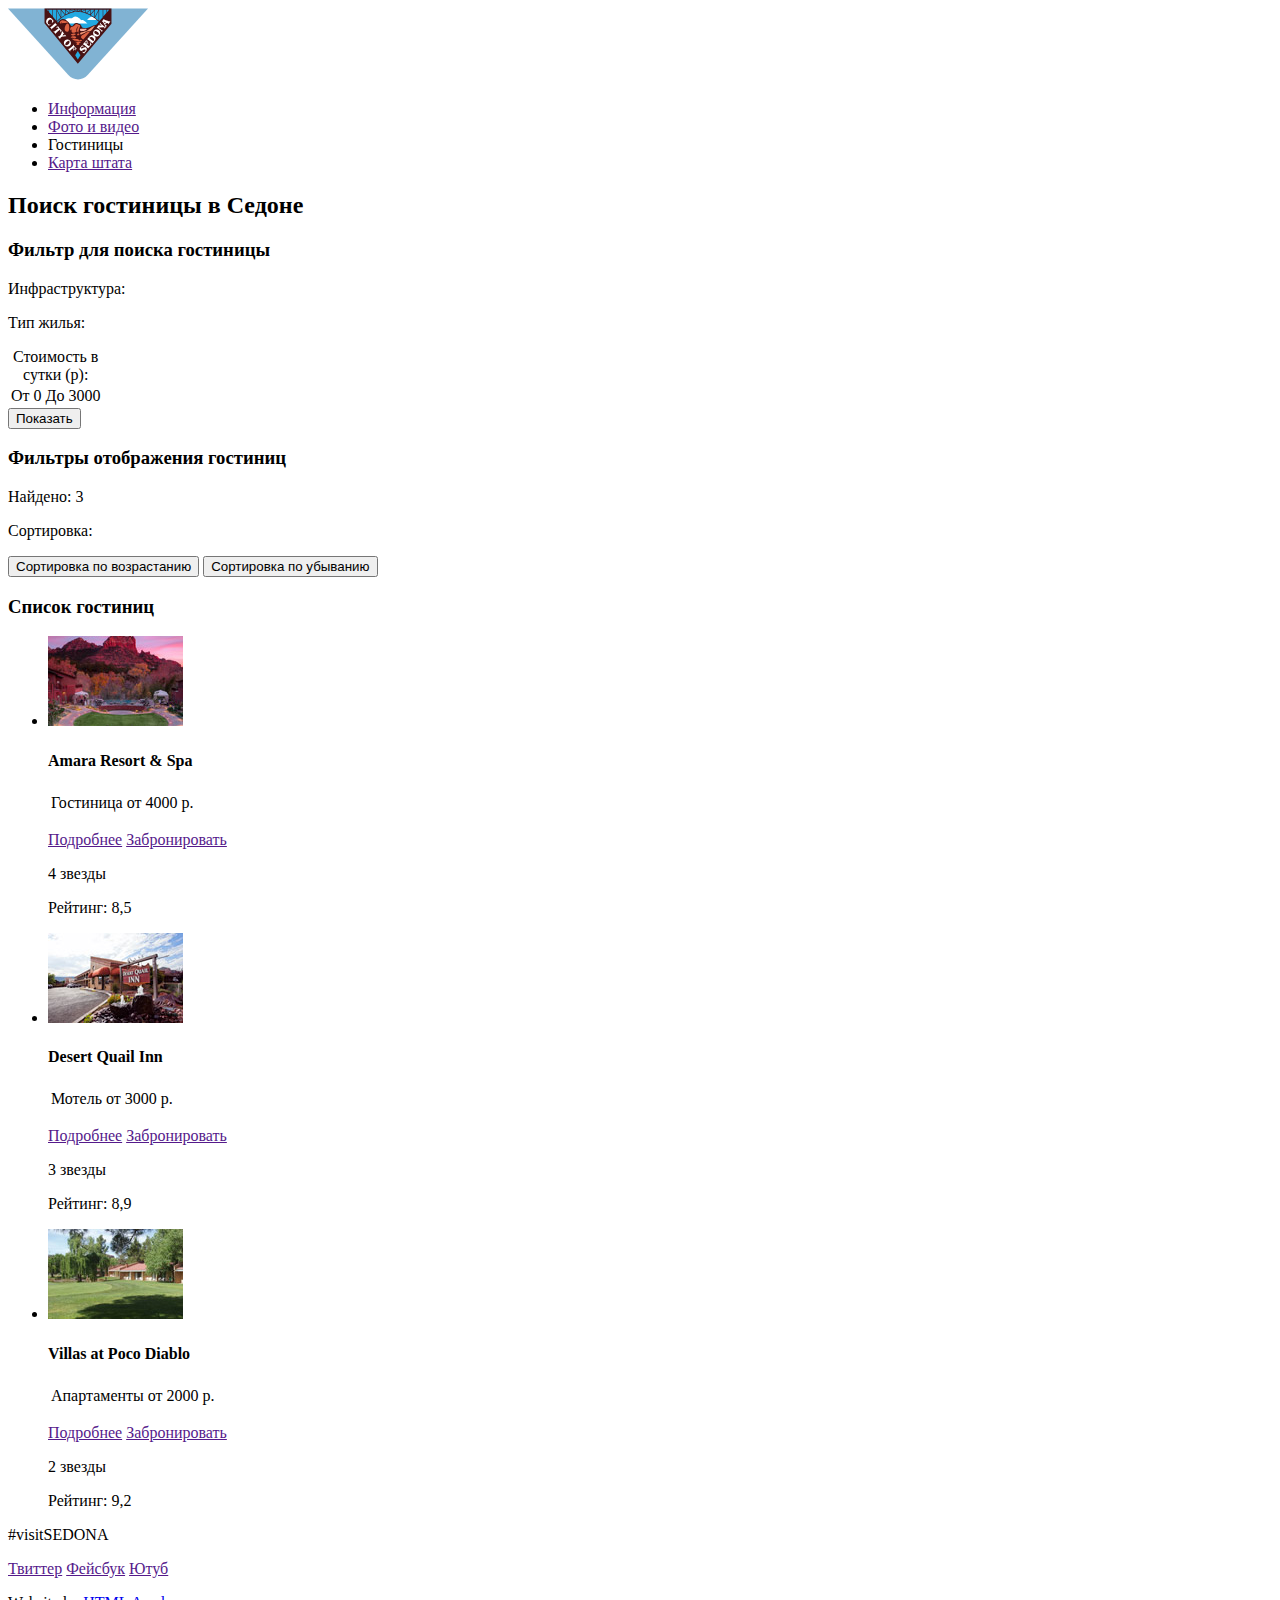
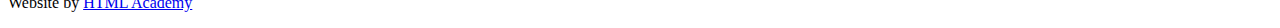
==== hotels.html @ 9e6820b8 "Добавление контентной графики" ====
<!DOCTYPE html>
<html lang="ru">
  <head>
    <meta charset="utf-8">
    <title>HTML Academy: Седона</title>
  </head>
  <body>
    <!--Шапка-->
    <header>
      <a href="index.html">
        <img src="img/logo-sedona.svg" width="140" height="72" alt="Логотип сайта «Седона»">
      </a>

      <nav>
        <ul>
          <li><a href="">Информация</a></li>
          <li><a href="">Фото и видео</a></li>
          <li><a>Гостиницы</a></li>
          <li><a href="">Карта штата</a></li>
        </ul>
      </nav>
    </header>

    <main>
      <h2>Поиск гостиницы в Седоне</h2>

      <!--Фильтр-->
      <section>
        <h3>Фильтр для поиска гостиницы</h3>

        <!--Здесь будет НАЧАЛО формы для фильтра-->
          <div>
            <p>Инфраструктура:</p>
            <ul>
              <!--Группа чекбоксов-->
            </ul>
          </div>
          <div>
            <p>Тип жилья:</p>
            <ul>
              <!--Группа чекбоксов-->
            </ul>
          </div>
          <div>
            <table>
              <caption>Стоимость в сутки (р):</caption>
              <tr>
                <td>От 0</td>
                <td>До 3000</td>
              </tr>
            </table>
            <button type="submit">Показать</button>
          </div>
        <!--Здесь будет КОНЕЦ формы для фильтра-->
      </section>

      <!--Сортировка-->
      <section>
        <h3>Фильтры отображения гостиниц</h3>

        <p>Найдено: 3</p>
        <div>
          <p>Сортировка:</p>
          <ul>
            <!--Группа чекбоксов-->
          </ul>
        </div>
        <div>
          <button type="button">Сортировка по возрастанию</button>
          <button type="button">Сортировка по убыванию</button>
        </div>
      </section>

      <!--Список гостиниц-->
      <section>
        <h3>Список гостиниц</h3>

        <ul>
          <li>
            <img src="img/amara-resort-spa.jpg" width="135" height="90" alt="Фотография гостиницы Amara Resort & Spa">
            <div>
              <h4>Amara Resort & Spa</h4>
              <table>
                <tr>
                  <td>Гостиница</td>
                  <td>от 4000 р.</td>
                </tr>
              </table>
              <p>
                <a href="">Подробнее</a>
                <a href="">Забронировать</a>
              </p>
            </div>
            <div>
              <!--  <img src="img/4-stars.png" width="90" height="17" alt="4 звезды">  -->
              <span>4 звезды</span>
              <p>Рейтинг: 8,5</p>
            </div>
          </li>

          <li>
            <img src="img/desert-quail-inn.jpg" width="135" height="90" alt="Фотография мотеля Desert Quail Inn">
            <div>
              <h4>Desert Quail Inn</h4>
              <table>
                <tr>
                  <td>Мотель</td>
                  <td>от 3000 р.</td>
                </tr>
              </table>
              <p>
                <a href="">Подробнее</a>
                <a href="">Забронировать</a>
              </p>
            </div>
            <div>
              <!--  <img src="img/3-stars.png" width="65" height="17" alt="3 звезды">  -->
              <span>3 звезды</span>
              <p>Рейтинг: 8,9</p>
            </div>
          </li>

          <li>
            <img src="img/villas-at-poco-diablo.jpg" width="135" height="90" alt="Фотография апартаментов Villas at Poco Diablo">
            <div>
              <h4>Villas at Poco Diablo</h4>
              <table>
                <tr>
                  <td>Апартаменты</td>
                  <td>от 2000 р.</td>
                </tr>
              </table>
              <p>
                <a href="">Подробнее</a>
                <a href="">Забронировать</a>
              </p>
            </div>
            <div>
              <!--  <img src="img/2-stars.png" width="41" height="17" alt="2 звезды">  -->
              <span>2 звезды</span>
              <p>Рейтинг: 9,2</p>
            </div>
          </li>
        </ul>
      </section>
    </main>

    <!--Подвал-->
    <footer>
      <p>#visitSEDONA</p>

      <div>
        <a href="">Твиттер</a>
        <a href="">Фейсбук</a>
        <a href="">Ютуб</a>
      </div>

      <p>Website by <a href="https://htmlacademy.ru/intensive/htmlcss" target="_blank">HTML Academy</a></p>
    </footer>

  </body>
</html>
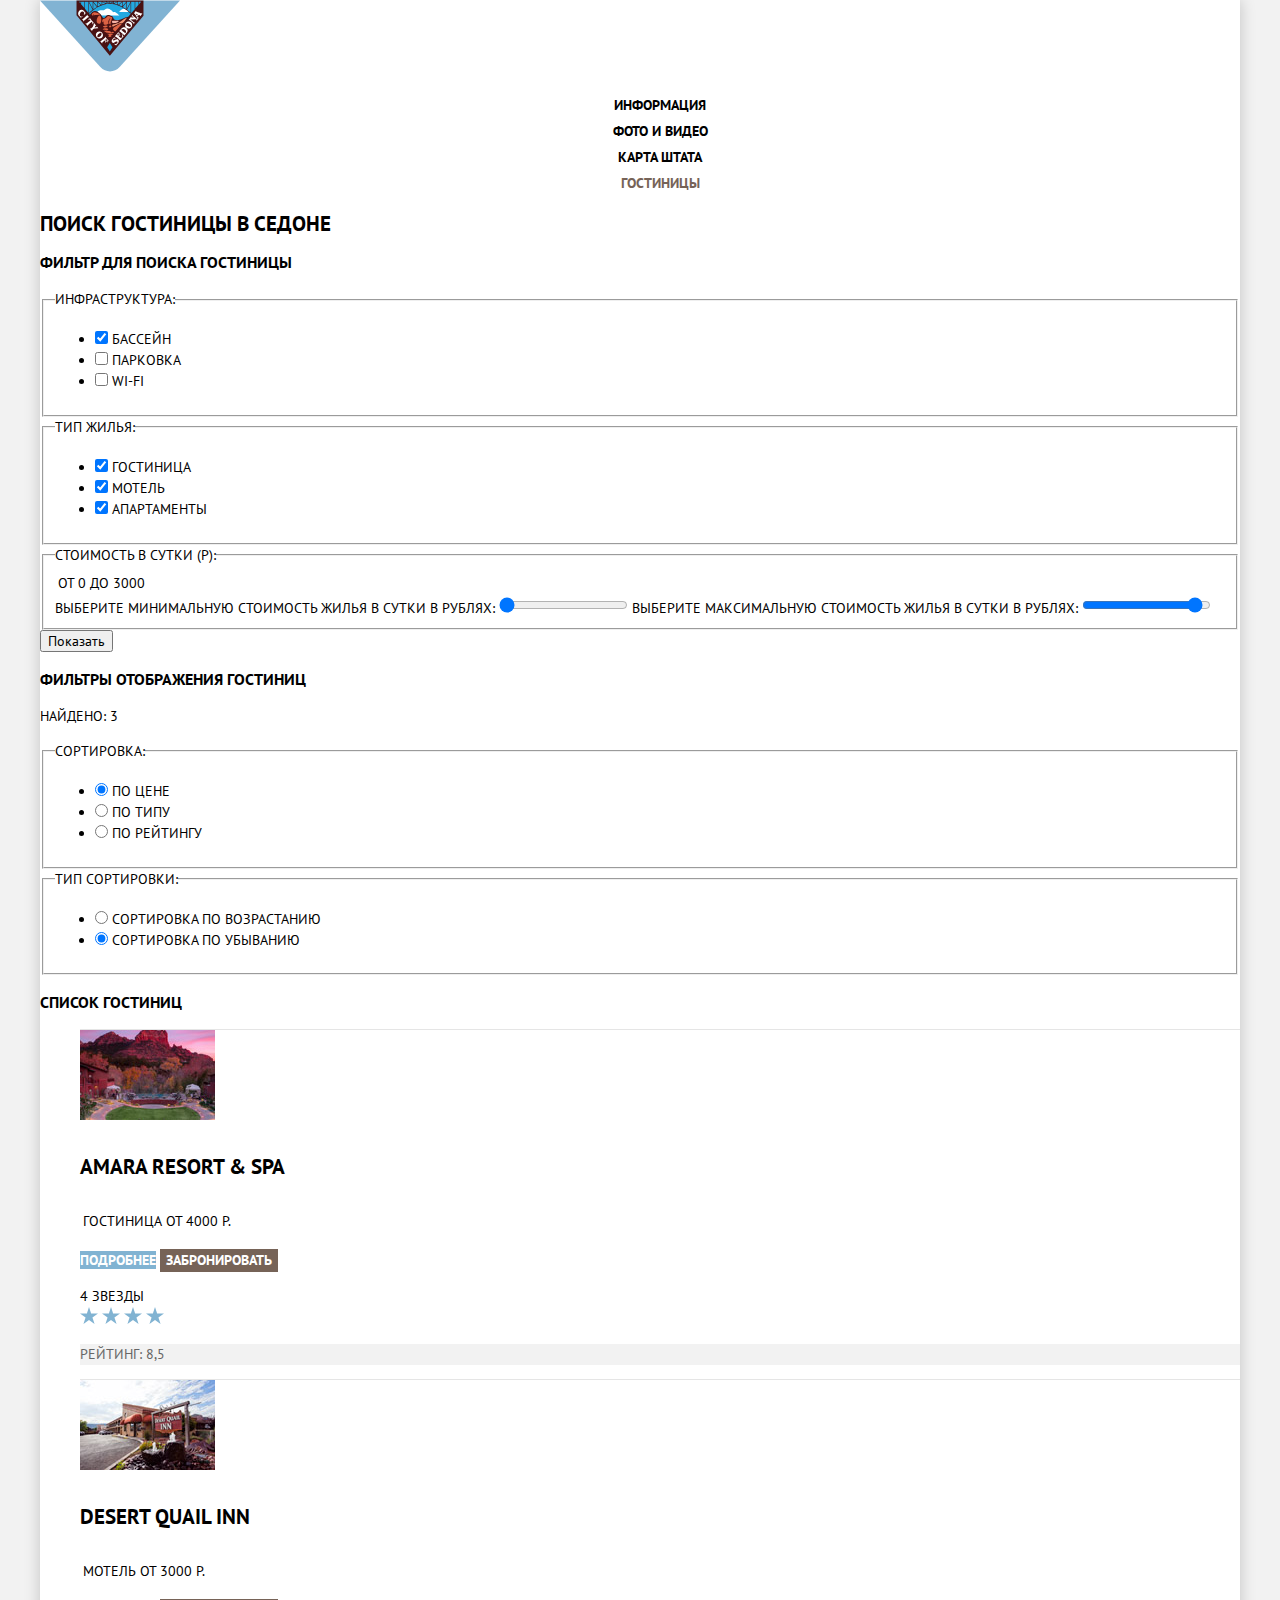
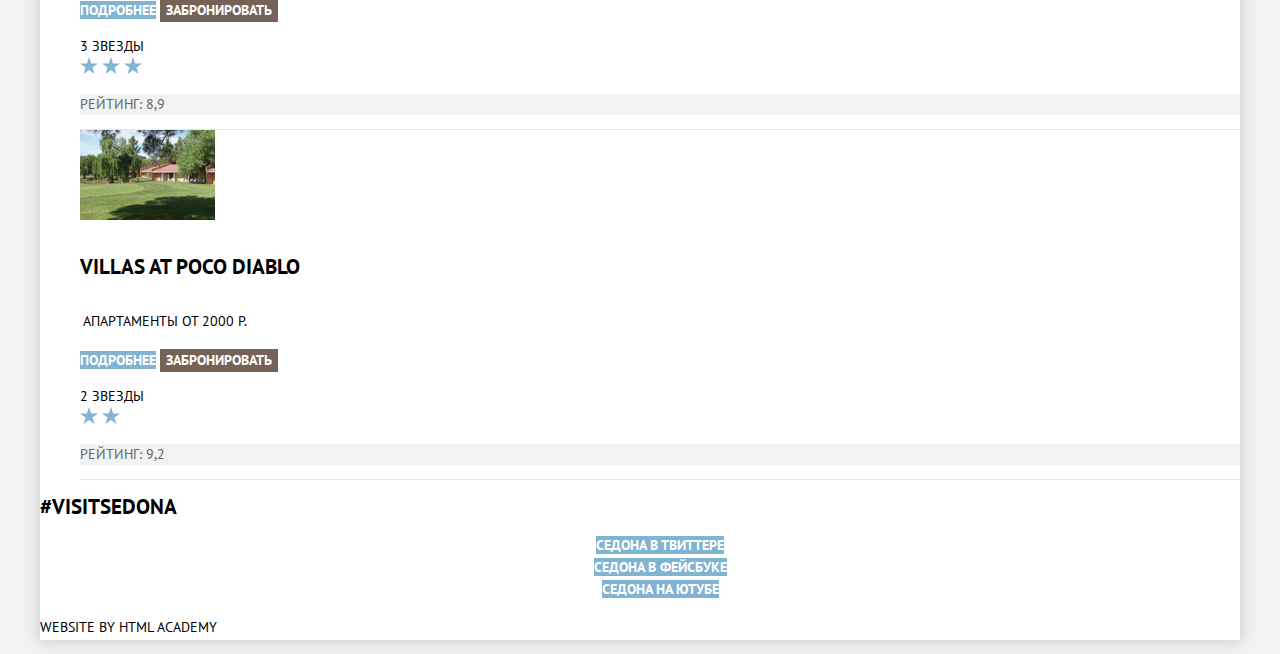
==== commit 251c9887: "Базовая стилизация часть 1" ====
--- a/hotels.html
+++ b/hotels.html
@@ -3,83 +3,146 @@
   <head>
     <meta charset="utf-8">
     <title>HTML Academy: Седона</title>
+    <link href="https://fonts.googleapis.com/css?family=PT+Sans:400,700&display=swap&subset=cyrillic" rel="stylesheet">
+    <link href="css/normalize.css" rel="stylesheet">
+    <link href="css/style.css" rel="stylesheet">
   </head>
   <body>
     <!--Шапка-->
     <header>
       <a href="index.html">
-        <img src="img/logo-sedona.svg" width="140" height="72" alt="Логотип сайта «Седона»">
+        <img src="img/logo-sedona.svg" width="140" height="72" alt="Логотип сайта «Седона».">
       </a>
 
-      <nav>
+      <nav  class="main-navigation">
         <ul>
           <li><a href="">Информация</a></li>
           <li><a href="">Фото и видео</a></li>
-          <li><a>Гостиницы</a></li>
-          <li><a href="">Карта штата</a></li>
+          <li><a href="index.html#map-of-arizona">Карта штата</a></li>
+          <li><a class="active" href="hotels.html">Гостиницы</a></li>
         </ul>
       </nav>
-    </header>
+    </header> 
 
     <main>
-      <h2>Поиск гостиницы в Седоне</h2>
+      <h2 class="visually-hidden">Поиск гостиницы в Седоне</h2>
 
       <!--Фильтр-->
-      <section>
-        <h3>Фильтр для поиска гостиницы</h3>
-
-        <!--Здесь будет НАЧАЛО формы для фильтра-->
+      <section class="search-filter">
+        <h3 class="visually-hidden">Фильтр для поиска гостиницы</h3>
+
+        <form action="https://echo.htmlacademy.ru" method="get">
+          
+          <fieldset>
+            <legend>Инфраструктура:</legend>
+            <ul>
+              <li>
+                <input class="visually-hidden" id="filter-pool" type="checkbox" name="pool" checked>
+                <label for="filter-pool">Бассейн</label>
+              </li>
+              <li>
+                <input class="visually-hidden" id="filter-parking" type="checkbox" name="parking">
+                <label for="filter-parking">Парковка</label>
+              </li>
+              <li>
+                <input class="visually-hidden" id="filter-wifi" type="checkbox" name="wifi">
+                <label for="filter-wifi">Wi-Fi</label>
+              </li>
+            </ul>
+          </fieldset>
+
+          <fieldset>
+            <legend>Тип жилья:</legend>
+            <ul>
+              <li>
+                <input class="visually-hidden" id="filter-hotel" type="checkbox" name="hotel" checked>
+                <label for="filter-hotel">Гостиница</label>
+              </li>
+              <li>
+                <input class="visually-hidden" id="filter-motel" type="checkbox" name="motel" checked>
+                <label for="filter-motel">Мотель</label>
+              </li>
+              <li>
+                <input class="visually-hidden" id="filter-apartments" type="checkbox" name="apartments" checked>
+                <label for="filter-apartments">Апартаменты</label>
+              </li>
+            </ul>
+          </fieldset>
+          
           <div>
-            <p>Инфраструктура:</p>
-            <ul>
-              <!--Группа чекбоксов-->
-            </ul>
-          </div>
-          <div>
-            <p>Тип жилья:</p>
-            <ul>
-              <!--Группа чекбоксов-->
-            </ul>
-          </div>
-          <div>
-            <table>
-              <caption>Стоимость в сутки (р):</caption>
-              <tr>
-                <td>От 0</td>
-                <td>До 3000</td>
-              </tr>
-            </table>
+            <fieldset>
+              <legend>Стоимость в сутки (р):</legend>
+              <table>
+                <tr>
+                  <td>От 0</td>
+                  <td>До 3000</td>
+                </tr>
+              </table>
+
+              <!-- Слайдер -->
+              <div>
+                <label class="visually-hidden" for="filter-cost-min">Выберите минимальную стоимость жилья в сутки в рублях:</label>
+                <input id="filter-cost-min" type="range" name="cost-min" min="0" max="3000" step="100" value="0">    
+                <label class="visually-hidden" for="filter-cost-max">Выберите максимальную стоимость жилья в сутки в рублях:</label>
+                <input id="filter-cost-max" type="range" name="cost-max" min="0" max="3000" step="100" value="2750">         
+              </div>
+
+            </fieldset>
             <button type="submit">Показать</button>
           </div>
-        <!--Здесь будет КОНЕЦ формы для фильтра-->
+
+        </form>
       </section>
 
       <!--Сортировка-->
-      <section>
-        <h3>Фильтры отображения гостиниц</h3>
+      <section class="sort-filter">
+        <h3 class="visually-hidden">Фильтры отображения гостиниц</h3>
 
         <p>Найдено: 3</p>
-        <div>
-          <p>Сортировка:</p>
+        <fieldset>
+          <legend>Сортировка:</legend>
           <ul>
-            <!--Группа чекбоксов-->
+            <li>
+              <input class="visually-hidden" id="sorting-price" type="radio" name="sorting-filter" value="price" checked>
+              <label for="sorting-price">По цене</label>
+            </li>
+            <li>
+              <input class="visually-hidden" id="sorting-type" type="radio" name="sorting-filter" value="type">
+              <label for="sorting-type">По типу</label>
+            </li>
+            <li>
+              <input class="visually-hidden" id="sorting-rating" type="radio" name="sorting-filter" value="rating">
+              <label for="sorting-rating">По рейтингу</label>
+            </li>
           </ul>
-        </div>
-        <div>
-          <button type="button">Сортировка по возрастанию</button>
-          <button type="button">Сортировка по убыванию</button>
-        </div>
+        </fieldset>
+        
+        <fieldset>
+          <legend class="visually-hidden">Тип сортировки:</legend>
+          <ul>
+            <li>
+              <input class="visually-hidden" id="sort-ascending" type="radio" name="sorting" value="ascending">
+              <label class="visually-hidden" for="sort-ascending">Сортировка по возрастанию</label>
+            </li>
+            <li>
+              <input class="visually-hidden" id="sort-descending" type="radio" name="sorting" value="descending" checked>
+              <label class="visually-hidden" for="sort-descending">Сортировка по убыванию</label>
+            </li>
+          </ul>
+        </fieldset>
       </section>
 
       <!--Список гостиниц-->
-      <section>
-        <h3>Список гостиниц</h3>
-
-        <ul>
-          <li>
-            <img src="img/amara-resort-spa.jpg" width="135" height="90" alt="Фотография гостиницы Amara Resort & Spa">
-            <div>
-              <h4>Amara Resort & Spa</h4>
+      <section class="hotels">
+        <h3 class="visually-hidden">Список гостиниц</h3>
+
+        <ul class="hotel-list">
+          <li class="hotel-item">
+            <img src="img/amara-resort-spa.jpg" width="135" height="90" alt="Фотография гостиницы Amara Resort & Spa.">
+            <div>
+              <a class="hotel-title" href="" target="_blank" aria-label="Переход на страницу гостиницы Amara Resort & Spa">
+                <h4>Amara Resort & Spa</h4>
+              </a>
               <table>
                 <tr>
                   <td>Гостиница</td>
@@ -87,21 +150,28 @@
                 </tr>
               </table>
               <p>
-                <a href="">Подробнее</a>
-                <a href="">Забронировать</a>
+                <a class="button button-blue" href="">Подробнее</a>
+                <button class="button button-brown" type="button">Забронировать</button>
               </p>
             </div>
             <div>
-              <!--  <img src="img/4-stars.png" width="90" height="17" alt="4 звезды">  -->
-              <span>4 звезды</span>
-              <p>Рейтинг: 8,5</p>
+              <figure class="hotel-category">
+                <figcaption class="visually-hidden"  aria-label="Гостиница категории 4 звезды">4 звезды</figcaption>
+                <img src="img/star.svg" width="18" height="17" alt="">
+                <img src="img/star.svg" width="18" height="17" alt="">
+                <img src="img/star.svg" width="18" height="17" alt="">
+                <img src="img/star.svg" width="18" height="17" alt="">
+              </figure>
+              <p class="rating">Рейтинг: 8,5</p>
             </div>
           </li>
 
-          <li>
-            <img src="img/desert-quail-inn.jpg" width="135" height="90" alt="Фотография мотеля Desert Quail Inn">
-            <div>
-              <h4>Desert Quail Inn</h4>
+          <li class="hotel-item">
+            <img src="img/desert-quail-inn.jpg" width="135" height="90" alt="Фотография мотеля Desert Quail Inn.">
+            <div>
+              <a class="hotel-title" href="" target="_blank" aria-label="Переход на страницу мотеля Desert Quail Inn">
+                <h4>Desert Quail Inn</h4>
+              </a>
               <table>
                 <tr>
                   <td>Мотель</td>
@@ -109,21 +179,27 @@
                 </tr>
               </table>
               <p>
-                <a href="">Подробнее</a>
-                <a href="">Забронировать</a>
+                <a class="button button-blue" href="">Подробнее</a>
+                <button class="button button-brown" type="button">Забронировать</button>
               </p>
             </div>
             <div>
-              <!--  <img src="img/3-stars.png" width="65" height="17" alt="3 звезды">  -->
-              <span>3 звезды</span>
-              <p>Рейтинг: 8,9</p>
+              <figure class="hotel-category">
+                <figcaption class="visually-hidden"  aria-label="Мотель категории 3 звезды">3 звезды</figcaption>
+                <img src="img/star.svg" width="18" height="17" alt="">
+                <img src="img/star.svg" width="18" height="17" alt="">
+                <img src="img/star.svg" width="18" height="17" alt="">
+              </figure>
+              <p class="rating">Рейтинг: 8,9</p>
             </div>
           </li>
 
-          <li>
-            <img src="img/villas-at-poco-diablo.jpg" width="135" height="90" alt="Фотография апартаментов Villas at Poco Diablo">
-            <div>
-              <h4>Villas at Poco Diablo</h4>
+          <li class="hotel-item">
+            <img src="img/villas-at-poco-diablo.jpg" width="135" height="90" alt="Фотография апартаментов Villas at Poco Diablo.">
+            <div>
+              <a class="hotel-title" href="" target="_blank" aria-label="Переход на страницу аппартаментов Villas at Poco Diablo">
+                <h4>Villas at Poco Diablo</h4>
+              </a>
               <table>
                 <tr>
                   <td>Апартаменты</td>
@@ -131,14 +207,17 @@
                 </tr>
               </table>
               <p>
-                <a href="">Подробнее</a>
-                <a href="">Забронировать</a>
+                <a class="button button-blue" href="">Подробнее</a>
+                <button class="button button-brown" type="button">Забронировать</button>
               </p>
             </div>
             <div>
-              <!--  <img src="img/2-stars.png" width="41" height="17" alt="2 звезды">  -->
-              <span>2 звезды</span>
-              <p>Рейтинг: 9,2</p>
+              <figure class="hotel-category">
+                <figcaption class="visually-hidden"  aria-label="Апартаменты категории 2 звезды">2 звезды</figcaption>
+                <img src="img/star.svg" width="18" height="17" alt="">
+                <img src="img/star.svg" width="18" height="17" alt="">
+              </figure>
+              <p class="rating">Рейтинг: 9,2</p>
             </div>
           </li>
         </ul>
@@ -146,16 +225,24 @@
     </main>
 
     <!--Подвал-->
-    <footer>
-      <p>#visitSEDONA</p>
-
-      <div>
-        <a href="">Твиттер</a>
-        <a href="">Фейсбук</a>
-        <a href="">Ютуб</a>
-      </div>
-
-      <p>Website by <a href="https://htmlacademy.ru/intensive/htmlcss" target="_blank">HTML Academy</a></p>
+    <footer class="main-footer">
+        <a class="instagram" href="" target="_blank" aria-label="Седона в Инстаграм">#visitSEDONA</a>
+
+      <ul class="footer-social">
+        <li>
+          <a class="button button-blue social-btn" href="" target="_blank" aria-label="Седона в Твиттере">Седона в Твиттере</a>
+        </li>
+        <li>
+          <a class="button button-blue social-btn" href="" target="_blank" aria-label="Седона в Фейсбуке">Седона в Фейсбуке</a>
+        </li>
+        <li>
+          <a class="button button-blue social-btn" href="" target="_blank" aria-label="Седона на Ютубе">Седона на Ютубе</a>
+        </li>
+      </ul>
+
+      <p class="copyright">Website by
+        <a href="https://htmlacademy.ru/intensive/htmlcss" target="_blank" aria-label="HTML Academy">HTML Academy</a>
+      </p>
     </footer>
 
   </body>
--- a/css/style.css
+++ b/css/style.css
@@ -0,0 +1,272 @@
+html {
+  padding-left: 40px;
+  padding-right: 40px;
+
+  background-color: #f2f2f2;
+}
+
+body {
+    margin: 0;
+    padding: 0;
+  
+    font-family: "PT Sans", Arial, sans-serif; 
+    font-size: 14px;
+    line-height: 21px;
+    font-weight: normal;
+    color: #000000;
+    text-transform: uppercase;
+  
+    background-color: #ffffff;
+    box-shadow: 0 0 15px rgba(0, 0, 0, 0.2);
+  }
+
+a {
+  text-decoration: none;
+}
+
+.button {
+  font: inherit;
+  font-weight: bold;
+
+  text-align: center;
+  vertical-align: middle;
+  color: #ffffff;
+  text-transform: uppercase;
+
+  border: none;
+}
+
+.button-blue {
+  background-color: #81b3d2;
+}
+
+.button-blue:hover,
+.button-blue:focus {
+  background-color: #669ec0;
+}
+
+.button-blue:active {
+  color: rgba(255, 255, 255, 0.3);
+  background-color: #5496bd;
+}
+
+.button-brown {
+  background-color: #766357;
+}
+
+.button-brown:hover,
+.button-brown:focus {
+  background-color: #604e43;
+}
+
+.button-brown:active {
+  color: rgba(255, 255, 255, 0.3);
+  background-color: #503e33;
+}
+
+  .main-navigation {
+  font-size: 14px;
+  line-height: 26px;
+  font-weight: bold;
+
+  text-align: center; 
+}
+
+.main-navigation ul {
+  list-style: none;
+}
+
+.main-navigation a {
+  color: #000000;
+}
+
+.main-navigation a:hover,
+.main-navigation a:focus {
+  color: #81b3d2;
+}
+
+.main-navigation a:active {
+  color: #000000;
+  opacity: 0.3;
+}
+
+.main-navigation .active {
+    color: #766357;
+}
+
+.greetings {
+  text-align: center;
+  vertical-align: middle;
+} 
+
+.welcome {
+  min-height: 510px;
+
+  background-color: #687781;
+  background-image: 
+  url("../img/polygon.svg"),
+  url("../img/photo-background.jpg");
+  background-position: 
+  bottom center,
+  top center;
+  background-repeat: 
+  no-repeat,
+  no-repeat;
+}
+
+.greetings p {
+  font-size: 21px;
+  line-height: 26px;
+  font-weight: bold;
+}
+
+.causes h2 {
+  font-size: 14px;
+  line-height: 26px;
+  color: #333333;
+  font-weight: normal;
+  text-align: center;
+}
+
+/* стилизация причин и особенностей */
+
+.hotel-search {
+  text-align: center;
+}
+
+.hotel-search h2 {
+  font-size: 30px;
+  line-height: 36px;
+  font-weight: bold;
+}
+
+.hotel-search p {
+  font-size: 14px;
+  line-height: 24px;
+  color: #333333;
+}
+
+.modal-search {
+  box-shadow: 0 7px 15px rgba(0, 0, 0, 0.15);
+  
+}
+
+.hotel-search-form input,
+.hotel-search-form label {
+  font-size: 14px;
+  line-height: 26px;
+  font-weight: bold;
+  color: #000000;
+  text-transform: uppercase;
+}
+
+.hotel-search-form input {
+  background-color: #f2f2f2;
+  border: none;
+  outline: none;
+}
+
+.hotel-search-form input:hover {
+  background-color: #ebebeb;
+}
+
+.hotel-search-form input:focus {
+  background-color: #ffffff;
+  border: 2px solid #e5e5e5;
+}
+
+.hotel-list {
+  list-style: none;
+}
+
+.hotel-item {
+  border-top: 1px solid #e5e5e5;
+}
+
+.hotel-item:last-child {
+  border-bottom: 1px solid #e5e5e5;
+}
+
+.hotel-item img {
+  width: 135px;
+  height: 90px;
+}
+
+.hotel-item h4 {
+  font-size: 21px;
+  line-height: 26px;
+  font-weight: bold;
+}
+
+.hotel-title {
+  color: #000000;
+}
+
+.hotel-title:hover,
+.hotel-title:focus {
+  color: #81b3d2;
+}
+
+.hotel-title:active {
+  color: rgba(0, 0, 0, 0.3);
+}
+
+.hotel-category {
+  margin: 0;
+}
+
+.hotel-category img {
+  display: inline-block;
+  height: 17px;
+  width: 18px;
+}
+
+.rating {
+  color: #666666;
+
+  background-color: #f2f2f2;
+}
+
+.main-footer {
+  background-color: rgba(255, 255, 255, 0.9);
+}
+
+.instagram {
+  font-size: 21px;
+  line-height: 26px;
+  font-weight: bold;
+  color: #000000;
+}
+
+.instagram:hover,
+.instagram:focus {
+  text-decoration: underline;
+}
+
+.instagram:active {
+  color: rgba(0, 0, 0, 0.5);
+  text-decoration: none;
+}
+
+.footer-social {
+  list-style: none;
+  text-align: center;
+}
+
+.copyright {
+  font-size: 14px;
+  line-height: 26px; 
+}
+
+.copyright a {
+  color: #000000;
+}
+
+.copyright a:hover,
+.copyright a:focus {
+  color: #81b3d2;
+}
+
+.copyright a:active {
+  color: #bdbbbc;
+}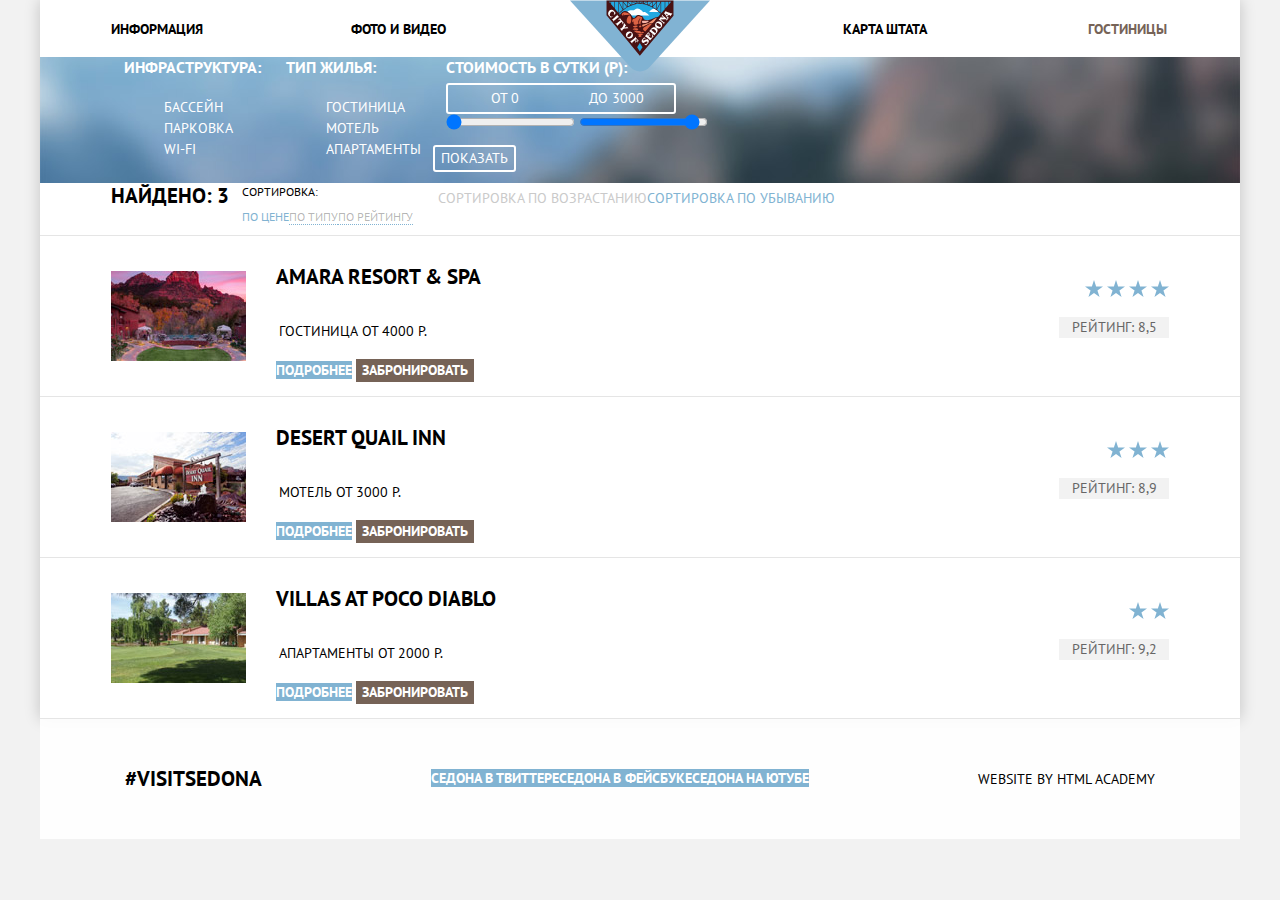
==== commit b73a3778: "Добавление макросеток" ====
--- a/hotels.html
+++ b/hotels.html
@@ -6,11 +6,12 @@
     <link href="https://fonts.googleapis.com/css?family=PT+Sans:400,700&display=swap&subset=cyrillic" rel="stylesheet">
     <link href="css/normalize.css" rel="stylesheet">
     <link href="css/style.css" rel="stylesheet">
+    <link href="css/grids-style.css" rel="stylesheet">
   </head>
-  <body>
-    <!--Шапка-->
-    <header>
-      <a href="index.html">
+  <body class="inner-page">
+    <!--  Шапка  -->
+    <header class="main-header container">
+      <a  class="logo" href="index.html">
         <img src="img/logo-sedona.svg" width="140" height="72" alt="Логотип сайта «Седона».">
       </a>
 
@@ -22,30 +23,30 @@
           <li><a class="active" href="hotels.html">Гостиницы</a></li>
         </ul>
       </nav>
-    </header> 
+    </header>
 
     <main>
       <h2 class="visually-hidden">Поиск гостиницы в Седоне</h2>
 
-      <!--Фильтр-->
+      <!--  Фильтр для поиска гостиницы  -->
       <section class="search-filter">
         <h3 class="visually-hidden">Фильтр для поиска гостиницы</h3>
 
-        <form action="https://echo.htmlacademy.ru" method="get">
-          
+        <form class="search-form container" action="https://echo.htmlacademy.ru" method="get">
+
           <fieldset>
             <legend>Инфраструктура:</legend>
             <ul>
               <li>
-                <input class="visually-hidden" id="filter-pool" type="checkbox" name="pool" checked>
+                <input class="visually-hidden  filter-input-checkbox" id="filter-pool" type="checkbox" name="pool" checked>
                 <label for="filter-pool">Бассейн</label>
               </li>
               <li>
-                <input class="visually-hidden" id="filter-parking" type="checkbox" name="parking">
+                <input class="visually-hidden filter-input-checkbox" id="filter-parking" type="checkbox" name="parking">
                 <label for="filter-parking">Парковка</label>
               </li>
               <li>
-                <input class="visually-hidden" id="filter-wifi" type="checkbox" name="wifi">
+                <input class="visually-hidden filter-input-checkbox" id="filter-wifi" type="checkbox" name="wifi">
                 <label for="filter-wifi">Wi-Fi</label>
               </li>
             </ul>
@@ -55,20 +56,20 @@
             <legend>Тип жилья:</legend>
             <ul>
               <li>
-                <input class="visually-hidden" id="filter-hotel" type="checkbox" name="hotel" checked>
+                <input class="visually-hidden filter-input-checkbox" id="filter-hotel" type="checkbox" name="hotel" checked>
                 <label for="filter-hotel">Гостиница</label>
               </li>
               <li>
-                <input class="visually-hidden" id="filter-motel" type="checkbox" name="motel" checked>
+                <input class="visually-hidden filter-input-checkbox" id="filter-motel" type="checkbox" name="motel" checked>
                 <label for="filter-motel">Мотель</label>
               </li>
               <li>
-                <input class="visually-hidden" id="filter-apartments" type="checkbox" name="apartments" checked>
+                <input class="visually-hidden filter-input-checkbox" id="filter-apartments" type="checkbox" name="apartments" checked>
                 <label for="filter-apartments">Апартаменты</label>
               </li>
             </ul>
           </fieldset>
-          
+
           <div>
             <fieldset>
               <legend>Стоимость в сутки (р):</legend>
@@ -82,150 +83,158 @@
               <!-- Слайдер -->
               <div>
                 <label class="visually-hidden" for="filter-cost-min">Выберите минимальную стоимость жилья в сутки в рублях:</label>
-                <input id="filter-cost-min" type="range" name="cost-min" min="0" max="3000" step="100" value="0">    
+                <input id="filter-cost-min" type="range" name="cost-min" min="0" max="3000" step="100" value="0">
                 <label class="visually-hidden" for="filter-cost-max">Выберите максимальную стоимость жилья в сутки в рублях:</label>
-                <input id="filter-cost-max" type="range" name="cost-max" min="0" max="3000" step="100" value="2750">         
+                <input id="filter-cost-max" type="range" name="cost-max" min="0" max="3000" step="100" value="2750">
               </div>
 
             </fieldset>
-            <button type="submit">Показать</button>
+            <button class="filter-button" type="submit">Показать</button>
           </div>
 
         </form>
       </section>
 
-      <!--Сортировка-->
+      <!--  Сортировка  -->
       <section class="sort-filter">
         <h3 class="visually-hidden">Фильтры отображения гостиниц</h3>
-
-        <p>Найдено: 3</p>
-        <fieldset>
-          <legend>Сортировка:</legend>
-          <ul>
-            <li>
-              <input class="visually-hidden" id="sorting-price" type="radio" name="sorting-filter" value="price" checked>
-              <label for="sorting-price">По цене</label>
-            </li>
-            <li>
-              <input class="visually-hidden" id="sorting-type" type="radio" name="sorting-filter" value="type">
-              <label for="sorting-type">По типу</label>
-            </li>
-            <li>
-              <input class="visually-hidden" id="sorting-rating" type="radio" name="sorting-filter" value="rating">
-              <label for="sorting-rating">По рейтингу</label>
-            </li>
-          </ul>
-        </fieldset>
-        
-        <fieldset>
-          <legend class="visually-hidden">Тип сортировки:</legend>
-          <ul>
-            <li>
-              <input class="visually-hidden" id="sort-ascending" type="radio" name="sorting" value="ascending">
-              <label class="visually-hidden" for="sort-ascending">Сортировка по возрастанию</label>
-            </li>
-            <li>
-              <input class="visually-hidden" id="sort-descending" type="radio" name="sorting" value="descending" checked>
-              <label class="visually-hidden" for="sort-descending">Сортировка по убыванию</label>
-            </li>
-          </ul>
-        </fieldset>
+        <div class="container">
+          <p>Найдено: 3</p>
+          <fieldset>
+            <legend>Сортировка:</legend>
+            <ul>
+              <li>
+                <input class="visually-hidden filter-input-radio" id="sorting-price" type="radio" name="sorting-filter" value="price" checked>
+                <label for="sorting-price">По цене</label>
+              </li>
+              <li>
+                <input class="visually-hidden filter-input-radio" id="sorting-type" type="radio" name="sorting-filter" value="type">
+                <label for="sorting-type">По типу</label>
+              </li>
+              <li>
+                <input class="visually-hidden filter-input-radio" id="sorting-rating" type="radio" name="sorting-filter" value="rating">
+                <label for="sorting-rating">По рейтингу</label>
+              </li>
+            </ul>
+          </fieldset>
+
+          <fieldset>
+            <legend class="visually-hidden">Тип сортировки:</legend>
+            <ul>
+              <li>
+                <input class="visually-hidden sort-type-radio" id="sort-ascending" type="radio" name="sorting" value="ascending">
+                <label class="vvisually-hidden" for="sort-ascending">Сортировка по возрастанию</label>
+              </li>
+              <li>
+                <input class="visually-hidden sort-type-radio" id="sort-descending" type="radio" name="sorting" value="descending" checked>
+                <label class="vvisually-hidden" for="sort-descending">Сортировка по убыванию</label>
+              </li>
+            </ul>
+          </fieldset>
+        </div>
+
       </section>
 
-      <!--Список гостиниц-->
+      <!--  Список гостиниц  -->
       <section class="hotels">
         <h3 class="visually-hidden">Список гостиниц</h3>
 
         <ul class="hotel-list">
           <li class="hotel-item">
-            <img src="img/amara-resort-spa.jpg" width="135" height="90" alt="Фотография гостиницы Amara Resort & Spa.">
-            <div>
-              <a class="hotel-title" href="" target="_blank" aria-label="Переход на страницу гостиницы Amara Resort & Spa">
-                <h4>Amara Resort & Spa</h4>
-              </a>
-              <table>
-                <tr>
-                  <td>Гостиница</td>
-                  <td>от 4000 р.</td>
-                </tr>
-              </table>
-              <p>
-                <a class="button button-blue" href="">Подробнее</a>
-                <button class="button button-brown" type="button">Забронировать</button>
-              </p>
-            </div>
-            <div>
-              <figure class="hotel-category">
-                <figcaption class="visually-hidden"  aria-label="Гостиница категории 4 звезды">4 звезды</figcaption>
-                <img src="img/star.svg" width="18" height="17" alt="">
-                <img src="img/star.svg" width="18" height="17" alt="">
-                <img src="img/star.svg" width="18" height="17" alt="">
-                <img src="img/star.svg" width="18" height="17" alt="">
-              </figure>
-              <p class="rating">Рейтинг: 8,5</p>
+            <div class="container">
+              <img src="img/amara-resort-spa.jpg" width="135" height="90" alt="Фотография гостиницы Amara Resort & Spa.">
+              <div class="hotel-info">
+                <a class="hotel-title" href="" target="_blank" aria-label="Переход на страницу гостиницы Amara Resort & Spa">
+                  <h4>Amara Resort & Spa</h4>
+                </a>
+                <table>
+                  <tr>
+                    <td>Гостиница</td>
+                    <td>от 4000 р.</td>
+                  </tr>
+                </table>
+                <p>
+                  <a class="button button-blue" href="">Подробнее</a>
+                  <button class="button button-brown" type="button">Забронировать</button>
+                </p>
+              </div>
+              <div class="hotel-category">
+                <figure>
+                  <figcaption class="visually-hidden"  aria-label="Гостиница категории 4 звезды">4 звезды</figcaption>
+                  <img src="img/star.svg" width="18" height="17" alt="">
+                  <img src="img/star.svg" width="18" height="17" alt="">
+                  <img src="img/star.svg" width="18" height="17" alt="">
+                  <img src="img/star.svg" width="18" height="17" alt="">
+                </figure>
+                <p class="rating">Рейтинг: 8,5</p>
+              </div>
             </div>
           </li>
 
           <li class="hotel-item">
-            <img src="img/desert-quail-inn.jpg" width="135" height="90" alt="Фотография мотеля Desert Quail Inn.">
-            <div>
-              <a class="hotel-title" href="" target="_blank" aria-label="Переход на страницу мотеля Desert Quail Inn">
-                <h4>Desert Quail Inn</h4>
-              </a>
-              <table>
-                <tr>
-                  <td>Мотель</td>
-                  <td>от 3000 р.</td>
-                </tr>
-              </table>
-              <p>
-                <a class="button button-blue" href="">Подробнее</a>
-                <button class="button button-brown" type="button">Забронировать</button>
-              </p>
-            </div>
-            <div>
-              <figure class="hotel-category">
-                <figcaption class="visually-hidden"  aria-label="Мотель категории 3 звезды">3 звезды</figcaption>
-                <img src="img/star.svg" width="18" height="17" alt="">
-                <img src="img/star.svg" width="18" height="17" alt="">
-                <img src="img/star.svg" width="18" height="17" alt="">
-              </figure>
-              <p class="rating">Рейтинг: 8,9</p>
+            <div class="container">
+              <img src="img/desert-quail-inn.jpg" width="135" height="90" alt="Фотография мотеля Desert Quail Inn.">
+              <div class="hotel-info">
+                <a class="hotel-title" href="" target="_blank" aria-label="Переход на страницу мотеля Desert Quail Inn">
+                  <h4>Desert Quail Inn</h4>
+                </a>
+                <table>
+                  <tr>
+                    <td>Мотель</td>
+                    <td>от 3000 р.</td>
+                  </tr>
+                </table>
+                <p>
+                  <a class="button button-blue" href="">Подробнее</a>
+                  <button class="button button-brown" type="button">Забронировать</button>
+                </p>
+              </div>
+              <div class="hotel-category">
+                <figure>
+                  <figcaption class="visually-hidden"  aria-label="Мотель категории 3 звезды">3 звезды</figcaption>
+                  <img src="img/star.svg" width="18" height="17" alt="">
+                  <img src="img/star.svg" width="18" height="17" alt="">
+                  <img src="img/star.svg" width="18" height="17" alt="">
+                </figure>
+                <p class="rating">Рейтинг: 8,9</p>
+              </div>
             </div>
           </li>
 
           <li class="hotel-item">
-            <img src="img/villas-at-poco-diablo.jpg" width="135" height="90" alt="Фотография апартаментов Villas at Poco Diablo.">
-            <div>
-              <a class="hotel-title" href="" target="_blank" aria-label="Переход на страницу аппартаментов Villas at Poco Diablo">
-                <h4>Villas at Poco Diablo</h4>
-              </a>
-              <table>
-                <tr>
-                  <td>Апартаменты</td>
-                  <td>от 2000 р.</td>
-                </tr>
-              </table>
-              <p>
-                <a class="button button-blue" href="">Подробнее</a>
-                <button class="button button-brown" type="button">Забронировать</button>
-              </p>
-            </div>
-            <div>
-              <figure class="hotel-category">
-                <figcaption class="visually-hidden"  aria-label="Апартаменты категории 2 звезды">2 звезды</figcaption>
-                <img src="img/star.svg" width="18" height="17" alt="">
-                <img src="img/star.svg" width="18" height="17" alt="">
-              </figure>
-              <p class="rating">Рейтинг: 9,2</p>
+            <div class="container">
+              <img src="img/villas-at-poco-diablo.jpg" width="135" height="90" alt="Фотография апартаментов Villas at Poco Diablo.">
+              <div class="hotel-info">
+                <a class="hotel-title" href="" target="_blank" aria-label="Переход на страницу аппартаментов Villas at Poco Diablo">
+                  <h4>Villas at Poco Diablo</h4>
+                </a>
+                <table>
+                  <tr>
+                    <td>Апартаменты</td>
+                    <td>от 2000 р.</td>
+                  </tr>
+                </table>
+                <p>
+                  <a class="button button-blue" href="">Подробнее</a>
+                  <button class="button button-brown" type="button">Забронировать</button>
+                </p>
+              </div>
+              <div class="hotel-category">
+                <figure>
+                  <figcaption class="visually-hidden"  aria-label="Апартаменты категории 2 звезды">2 звезды</figcaption>
+                  <img src="img/star.svg" width="18" height="17" alt="">
+                  <img src="img/star.svg" width="18" height="17" alt="">
+                </figure>
+                <p class="rating">Рейтинг: 9,2</p>
+              </div>
             </div>
           </li>
         </ul>
       </section>
     </main>
 
-    <!--Подвал-->
-    <footer class="main-footer">
+    <!--  Подвал  -->
+    <footer class="main-footer footer-inner-page">
         <a class="instagram" href="" target="_blank" aria-label="Седона в Инстаграм">#visitSEDONA</a>
 
       <ul class="footer-social">
--- a/css/style.css
+++ b/css/style.css
@@ -1,39 +1,59 @@
+/*  Глобальные  */
+*,
+*::before,
+*::after {
+  box-sizing: inherit;
+}
+
 html {
-  padding-left: 40px;
-  padding-right: 40px;
-
+  box-sizing: border-box;
   background-color: #f2f2f2;
 }
 
+.block {
+  box-sizing: content-box;
+}
+
+.visually-hidden {
+  position: absolute;
+  width: 1px;
+  height: 1px;
+  margin: -1px;
+  border: 0;
+  padding: 0;
+  clip: rect(0 0 0 0);
+  overflow: hidden;
+}
+
 body {
-    margin: 0;
-    padding: 0;
-  
-    font-family: "PT Sans", Arial, sans-serif; 
-    font-size: 14px;
-    line-height: 21px;
-    font-weight: normal;
-    color: #000000;
-    text-transform: uppercase;
-  
-    background-color: #ffffff;
-    box-shadow: 0 0 15px rgba(0, 0, 0, 0.2);
-  }
+  font-family: "PT Sans", Arial, sans-serif;
+  font-size: 14px;
+  line-height: 21px;
+  font-weight: normal;
+  color: #000000;
+  text-transform: uppercase;
+
+  background-color: #ffffff;
+  box-shadow: 0 0 15px rgba(0, 0, 0, 0.2);
+}
 
 a {
   text-decoration: none;
 }
 
+
+/*  Кнопки  */
+
 .button {
   font: inherit;
   font-weight: bold;
 
   text-align: center;
-  vertical-align: middle;
   color: #ffffff;
   text-transform: uppercase;
 
   border: none;
+  outline: none;
 }
 
 .button-blue {
@@ -48,6 +68,7 @@
 .button-blue:active {
   color: rgba(255, 255, 255, 0.3);
   background-color: #5496bd;
+  border: none;
 }
 
 .button-brown {
@@ -64,12 +85,19 @@
   background-color: #503e33;
 }
 
-  .main-navigation {
+
+/*  Шапка  */
+
+.logo {
+  width: 140px;
+  height: 72px;
+}
+
+.main-navigation {
   font-size: 14px;
   line-height: 26px;
   font-weight: bold;
-
-  text-align: center; 
+  text-align: center;
 }
 
 .main-navigation ul {
@@ -78,6 +106,8 @@
 
 .main-navigation a {
   color: #000000;
+
+  outline: none;
 }
 
 .main-navigation a:hover,
@@ -91,25 +121,29 @@
 }
 
 .main-navigation .active {
-    color: #766357;
-}
+  color: #766357;
+}
+
+
+/*  index.html  */
+
+/*  Седона: приветствие  */
 
 .greetings {
   text-align: center;
-  vertical-align: middle;
-} 
+}
 
 .welcome {
   min-height: 510px;
 
   background-color: #687781;
-  background-image: 
+  background-image:
   url("../img/polygon.svg"),
   url("../img/photo-background.jpg");
-  background-position: 
-  bottom center,
-  top center;
-  background-repeat: 
+  background-position:
+  center bottom,
+  center top;
+  background-repeat:
   no-repeat,
   no-repeat;
 }
@@ -120,7 +154,10 @@
   font-weight: bold;
 }
 
-.causes h2 {
+
+/*   5 причин  */
+
+.advantages h2 {
   font-size: 14px;
   line-height: 26px;
   color: #333333;
@@ -128,7 +165,59 @@
   text-align: center;
 }
 
-/* стилизация причин и особенностей */
+.advantages-list {
+  list-style: none;
+
+  counter-reset: advantagesCounter;
+}
+
+.advantages-item {
+  font: inherit;
+  color: #333333;
+  text-align: center;
+
+  background-color: #eeeeee;
+}
+
+.advantages-item:first-child,
+.advantages-item:nth-child(2) {
+  background-color: #81b3d2;
+}
+
+.advantages-item::before {
+  counter-increment: advantagesCounter;
+  content: "— №"counter(advantagesCounter)" —";
+}
+
+.advantages-item h3 {
+  font-size: 21px;
+  line-height: 21px;
+  font-weight: bold;
+  color: #000000;
+}
+
+
+/*  Особенности  */
+
+.features-list {
+  list-style: none;
+}
+
+.feature-item {
+  font: inherit;
+  color: #333333;
+  text-align: center;
+}
+
+.feature-item h3 {
+  font-size: 21px;
+  line-height: 21px;
+  font-weight: bold;
+  color: #000000;
+}
+
+
+/*  Поиск гостиницы  */
 
 .hotel-search {
   text-align: center;
@@ -146,13 +235,15 @@
   color: #333333;
 }
 
+
+/*  Окно поиска гостиницы  */
+
 .modal-search {
   box-shadow: 0 7px 15px rgba(0, 0, 0, 0.15);
-  
-}
-
-.hotel-search-form input,
-.hotel-search-form label {
+}
+
+.modal-search-form input,
+.modal-search-form label {
   font-size: 14px;
   line-height: 26px;
   font-weight: bold;
@@ -160,20 +251,158 @@
   text-transform: uppercase;
 }
 
-.hotel-search-form input {
+.modal-search-form input {
   background-color: #f2f2f2;
   border: none;
   outline: none;
 }
 
-.hotel-search-form input:hover {
+.modal-search-form input:hover {
   background-color: #ebebeb;
 }
 
-.hotel-search-form input:focus {
+.modal-search-form input:focus {
   background-color: #ffffff;
-  border: 2px solid #e5e5e5;
-}
+  outline: 2px solid #e5e5e5;
+}
+
+
+/*  Карта штата  */
+
+.map {
+  background-color: #e5e5e5;
+}
+
+
+/*  hotels.html  */
+
+/*  Фильтр для поиска гостиницы  */
+
+.search-filter {
+  font: inherit;
+  color: #ffffff;
+
+  background-color: #687781;
+  background-image: url("../img/photo-background-filter.jpg");
+  background-position: top center;
+  background-repeat: no-repeat;
+}
+
+.search-form fieldset {
+  border: none;
+}
+
+.search-form legend {
+  font-size: 16px;
+  line-height: 21px;
+  font-weight: bold;
+}
+
+.search-form ul {
+  list-style: none;
+}
+
+.filter-input-checkbox:hover + label,
+.filter-input-checkbox:focus + label {
+  color: #ffffff;
+
+  border-bottom: 1px dotted #ffffff;
+}
+
+.filter-input-checkbox:disabled + label {
+  color: #6a6a6a;
+}
+
+.search-form table {
+  text-align: center;
+
+  border: 2px solid #ffffff;
+  border-radius: 3px;
+}
+
+.search-form td {
+  width: 110px;
+}
+
+.filter-button {
+  font: inherit;
+  text-transform: uppercase;
+  color: #ffffff;
+
+  background-color: transparent;
+  border: 2px solid #ffffff;
+  border-radius: 3px;
+}
+
+.filter-button:hover,
+.filter-button:focus,
+.filter-button:active {
+  color: #000000;
+
+  background-color: #ffffff;
+  outline: none;
+}
+
+
+/*  Сортировка  */
+
+.sort-filter p {
+  font-size: 21px;
+  line-height: 26px;
+  font-weight: bold;
+}
+
+.sort-filter fieldset {
+  border: none;
+}
+
+.sort-filter legend {
+  font-size: 12px;
+  line-height: 18px;
+}
+
+.sort-filter ul {
+  list-style: none;
+}
+
+.filter-input-radio + label {
+  font-size: 12px;
+  line-height: 18px;
+  color: rgba(0, 0, 0, 0.3);
+  border-bottom: 1px dotted #81b3d2;
+}
+
+.filter-input-radio:hover + label,
+.filter-input-radio:focus + label {
+  color: #81b3d2;
+}
+
+.filter-input-radio:active + label {
+  color: #000000;
+  border-bottom: 0;
+}
+
+.filter-input-radio:checked + label {
+  color: #81b3d2;
+  border-bottom: none;
+}
+
+.sort-type-radio + label {
+  color: #cacaca;
+}
+
+.sort-type-radio:hover + label,
+.sort-type-radio:focus + label {
+  color: #000000;
+}
+
+.sort-type-radio:active + label,
+.sort-type-radio:checked + label {
+  color: #81b3d2;
+}
+
+
+/*  Список гостиниц  */
 
 .hotel-list {
   list-style: none;
@@ -200,6 +429,8 @@
 
 .hotel-title {
   color: #000000;
+
+  outline: none;
 }
 
 .hotel-title:hover,
@@ -211,7 +442,7 @@
   color: rgba(0, 0, 0, 0.3);
 }
 
-.hotel-category {
+.hotel-category figure {
   margin: 0;
 }
 
@@ -227,6 +458,9 @@
   background-color: #f2f2f2;
 }
 
+
+/*  Подвал  */
+
 .main-footer {
   background-color: rgba(255, 255, 255, 0.9);
 }
@@ -255,11 +489,12 @@
 
 .copyright {
   font-size: 14px;
-  line-height: 26px; 
+  line-height: 26px;
 }
 
 .copyright a {
   color: #000000;
+  outline: none;
 }
 
 .copyright a:hover,
@@ -269,4 +504,5 @@
 
 .copyright a:active {
   color: #bdbbbc;
-}+}
+
--- a/css/grids-style.css
+++ b/css/grids-style.css
@@ -0,0 +1,260 @@
+body {
+  width: 1200px;
+  min-height: 2762px;
+  margin: 0;
+  margin-left: auto;
+  margin-right: auto;
+  padding: 0;
+}
+
+.inner-page {
+  min-height: 455px;
+}
+
+.container {
+  width: 1058px;
+  margin: 0 auto;
+  padding: 0;
+
+ /* background-color: rgba(255, 255, 0, 0.2);*/
+}
+
+/*  Шапка  */
+
+.main-header {
+  text-align: center;
+}
+
+.logo {
+  z-index: 10;
+
+ /* background-color: rgba(0, 255,  0, 0.1);*/
+}
+
+.main-navigation ul {
+  display: flex;
+  flex-wrap: wrap;
+  align-items: center;
+  padding: 0;
+  margin: 0;
+  margin-top: -77px;
+  margin-bottom: 16px;
+  min-height: 56px;
+
+ /* background-color: rgba(0, 255,  0, 0.1);*/
+}
+
+.main-navigation li {
+  width: 218px;
+  max-width: 218px;
+  margin: 0;
+  margin-right: 22px;
+  text-align: left;
+  word-wrap: break-word;
+
+ /* background-color: rgba(255, 0,  0, 0.1);*/
+}
+
+.main-navigation ul li:nth-child(4n-2) {
+  margin-right: 140px;
+}
+
+.main-navigation ul li:nth-child(4n-1) {
+  margin-left: 0;
+  margin-right: 0;
+  text-align: right;
+}
+
+.main-navigation ul li:nth-child(4n) {
+  margin-right: 0;
+  margin-left: 22px;
+  text-align: right;
+}
+
+
+/*  Седона: приветствие  */
+
+.greetings {
+  margin-top: -16px;
+}
+
+.welcome {
+  display: flex;
+}
+
+.welcome img {
+  margin: auto;
+}
+
+.greetings p {
+  margin: 0;
+  margin-top: 60px;
+
+  /*background-color: rgba(0, 255,  0, 0.1);*/
+}
+
+
+/*  5 причин  */
+
+.advantages h2 {
+  margin: 0;
+  margin-top: 32px;
+}
+
+.advantages-list {
+  margin: 0;
+  margin-top: 55px;
+  padding: 0;
+}
+
+.advantages-item  h3,
+.advantages-item p {
+  margin: 0;
+}
+
+
+/*  Поиск гостиницы  */
+
+.hotel-search {
+  position: relative;
+}
+
+.hotel-search h2 {
+  margin: 0;
+  margin-top: 56px;
+}
+
+.hotel-search p {
+  margin: 0;
+  margin-top: 35px;
+}
+
+.button-show-modal {
+  margin-top: 52px;
+}
+
+
+/*  Окно поиска гостиницы  */
+
+.modal-search {
+  position: absolute;
+  width: 568px;
+  left: calc(50% - 568px / 2);
+  padding: 55px 55px 55px 55px;
+  z-index: 10;
+
+  background-color:  #ffffff;
+}
+
+
+/*  Карта штата  */
+
+.map {
+  position: relative;
+}
+
+.map img,
+.map iframe {
+  width: 1200px;
+  height: 593px;
+  margin-bottom: -5px;
+}
+
+.map iframe {
+  position: absolute;
+  left: 0;
+}
+
+
+/*  hotels.html  */
+
+/*  Фильтр для поиска гостиницы  */
+
+.search-filter {
+  margin-top: -16px;
+}
+
+.search-form {
+  display: flex;
+}
+
+
+/*  Сортировка*/
+
+.sort-filter p {
+  margin: 0;
+}
+
+.sort-filter .container {
+  display: flex;
+}
+
+.sort-filter fieldset {
+  display: flex;
+}
+
+.sort-filter fieldset ul{
+  display: flex;
+  margin: 0;
+  padding: 0;
+}
+
+
+/*  Список гостиниц  */
+
+.hotel-list {
+  margin: 0;
+  padding: 0;
+}
+
+.hotel-item .container {
+  display: flex;
+  align-items: center;
+}
+
+.hotel-info {
+  margin-left: 30px;
+  margin-right: auto;
+}
+
+.hotel-category {
+  display: flex;
+  flex-direction: column;
+  align-items: flex-end;
+  width: 110px;
+
+  /*background-color: rgba(0, 255, 0, 0.2);*/
+}
+
+.rating {
+  width: 110px;
+  text-align: center;
+}
+
+/*  Подвал  */
+
+.main-footer {
+  display: flex;
+  flex-wrap: wrap;
+  justify-content: space-around;
+  align-items: center;
+  position: absolute;
+  width: inherit;
+  min-height: 120px;
+}
+
+.footer-main-page {
+  margin-top: -120px;
+}
+
+.footer-inner-page {
+  margin-top: 0;
+}
+
+.footer-social {
+  display: flex;
+  justify-content: space-between;
+  margin: 0;
+  padding: 0;
+  width: 150;
+}
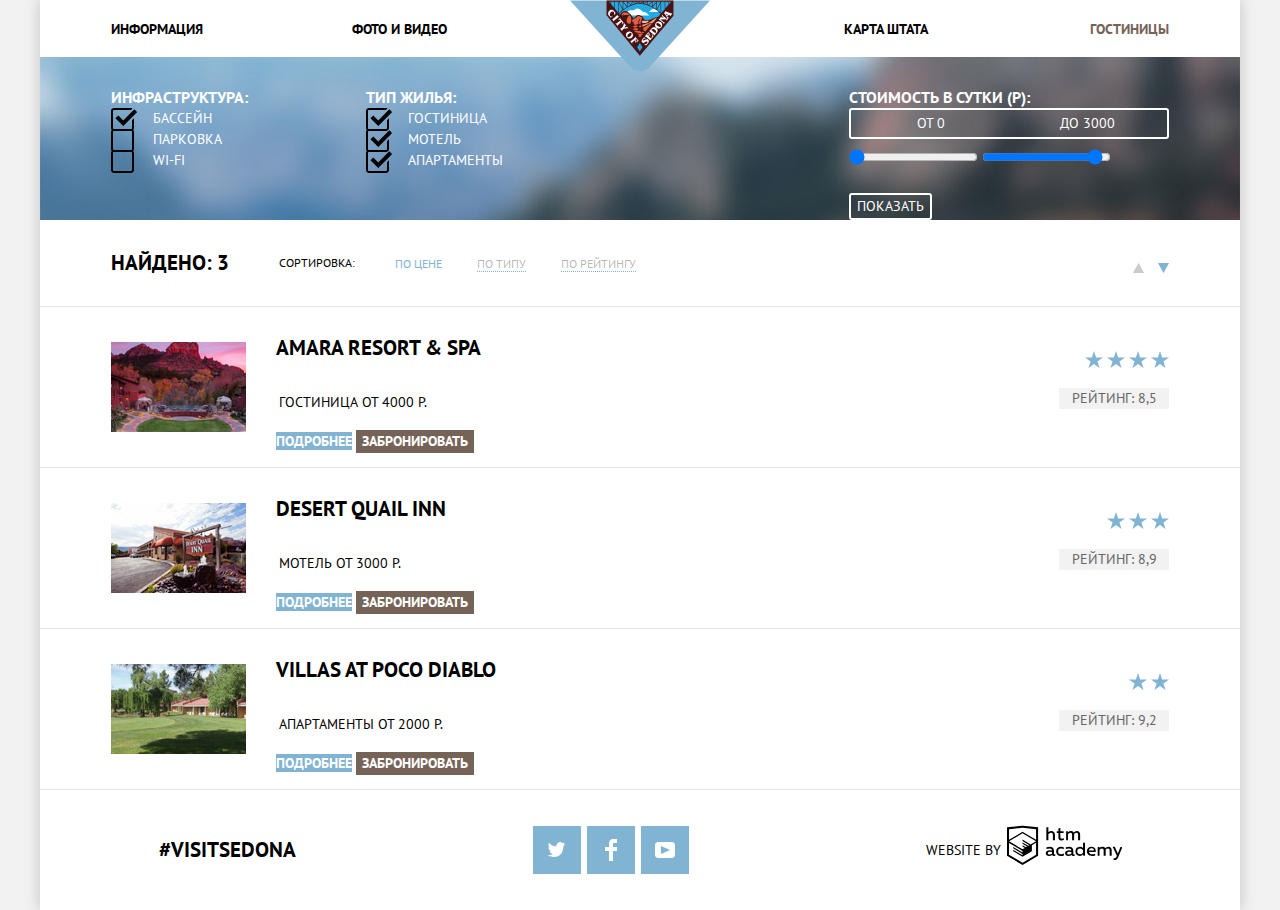
==== commit 4be8eb21: "Добавление макросеток часть 2" ====
--- a/hotels.html
+++ b/hotels.html
@@ -6,13 +6,18 @@
     <link href="https://fonts.googleapis.com/css?family=PT+Sans:400,700&display=swap&subset=cyrillic" rel="stylesheet">
     <link href="css/normalize.css" rel="stylesheet">
     <link href="css/style.css" rel="stylesheet">
-    <link href="css/grids-style.css" rel="stylesheet">
+
+    <link href="css/header.css" rel="stylesheet">
+    <link href="css/search-filter.css" rel="stylesheet">
+    <link href="css/sort-filter.css" rel="stylesheet">
+    <link href="css/hotels.css" rel="stylesheet">
+    <link href="css/footer.css" rel="stylesheet">
   </head>
-  <body class="inner-page">
+  <body class="hotels-page">
     <!--  Шапка  -->
     <header class="main-header container">
       <a  class="logo" href="index.html">
-        <img src="img/logo-sedona.svg" width="140" height="72" alt="Логотип сайта «Седона».">
+        <img class="focus-outline" src="img/logo-sedona.svg" width="140" height="72" alt="Логотип сайта «Седона».">
       </a>
 
       <nav  class="main-navigation">
@@ -34,7 +39,7 @@
 
         <form class="search-form container" action="https://echo.htmlacademy.ru" method="get">
 
-          <fieldset>
+          <fieldset class="infrastructure">
             <legend>Инфраструктура:</legend>
             <ul>
               <li>
@@ -52,7 +57,7 @@
             </ul>
           </fieldset>
 
-          <fieldset>
+          <fieldset class="type-of-lodging">
             <legend>Тип жилья:</legend>
             <ul>
               <li>
@@ -70,8 +75,8 @@
             </ul>
           </fieldset>
 
-          <div>
-            <fieldset>
+          <div class="last-column">
+            <fieldset class="cost-by-day">
               <legend>Стоимость в сутки (р):</legend>
               <table>
                 <tr>
@@ -81,7 +86,7 @@
               </table>
 
               <!-- Слайдер -->
-              <div>
+              <div class="double-range">
                 <label class="visually-hidden" for="filter-cost-min">Выберите минимальную стоимость жилья в сутки в рублях:</label>
                 <input id="filter-cost-min" type="range" name="cost-min" min="0" max="3000" step="100" value="0">
                 <label class="visually-hidden" for="filter-cost-max">Выберите максимальную стоимость жилья в сутки в рублях:</label>
@@ -100,39 +105,44 @@
         <h3 class="visually-hidden">Фильтры отображения гостиниц</h3>
         <div class="container">
           <p>Найдено: 3</p>
-          <fieldset>
-            <legend>Сортировка:</legend>
-            <ul>
-              <li>
-                <input class="visually-hidden filter-input-radio" id="sorting-price" type="radio" name="sorting-filter" value="price" checked>
-                <label for="sorting-price">По цене</label>
-              </li>
-              <li>
-                <input class="visually-hidden filter-input-radio" id="sorting-type" type="radio" name="sorting-filter" value="type">
-                <label for="sorting-type">По типу</label>
-              </li>
-              <li>
-                <input class="visually-hidden filter-input-radio" id="sorting-rating" type="radio" name="sorting-filter" value="rating">
-                <label for="sorting-rating">По рейтингу</label>
-              </li>
-            </ul>
-          </fieldset>
-
-          <fieldset>
+          <fieldset class="sort-name">
+            <div class="sort-name-flex">
+              <legend>Сортировка:</legend>
+              <ul>
+                <li>
+                  <input class="visually-hidden sort-name-radio" id="sorting-price" type="radio" name="sorting-filter" value="price" checked>
+                  <label for="sorting-price">По цене</label>
+                </li>
+                <li>
+                  <input class="visually-hidden sort-name-radio" id="sorting-type" type="radio" name="sorting-filter" value="type">
+                  <label for="sorting-type">По типу</label>
+                </li>
+                <li>
+                  <input class="visually-hidden sort-name-radio" id="sorting-rating" type="radio" name="sorting-filter" value="rating">
+                  <label for="sorting-rating">По рейтингу</label>
+                </li>
+              </ul>
+            </div>
+          </fieldset>
+
+          <fieldset class="sort-type">
             <legend class="visually-hidden">Тип сортировки:</legend>
             <ul>
               <li>
-                <input class="visually-hidden sort-type-radio" id="sort-ascending" type="radio" name="sorting" value="ascending">
-                <label class="vvisually-hidden" for="sort-ascending">Сортировка по возрастанию</label>
-              </li>
-              <li>
-                <input class="visually-hidden sort-type-radio" id="sort-descending" type="radio" name="sorting" value="descending" checked>
-                <label class="vvisually-hidden" for="sort-descending">Сортировка по убыванию</label>
+                <input class="visually-hidden sort-type-radio up-dir" id="sort-ascending" type="radio" name="sorting" value="ascending">
+                <label for="sort-ascending">
+                  <span class="visually-hidden">Сортировка по возрастанию</span>
+                </label>
+              </li>
+              <li>
+                <input class="visually-hidden sort-type-radio down-dir" id="sort-descending" type="radio" name="sorting" value="descending" checked>
+                <label for="sort-descending">
+                  <span class="visually-hidden">Сортировка по убыванию</span>
+                </label>
               </li>
             </ul>
           </fieldset>
         </div>
-
       </section>
 
       <!--  Список гостиниц  -->
@@ -234,23 +244,33 @@
     </main>
 
     <!--  Подвал  -->
-    <footer class="main-footer footer-inner-page">
-        <a class="instagram" href="" target="_blank" aria-label="Седона в Инстаграм">#visitSEDONA</a>
+    <footer class="main-footer footer-hotels-page">
+      <a class="instagram focus-outline" href="" target="_blank" aria-label="Седона в Инстаграм">#visitSEDONA</a>
 
       <ul class="footer-social">
         <li>
-          <a class="button button-blue social-btn" href="" target="_blank" aria-label="Седона в Твиттере">Седона в Твиттере</a>
+          <a class="social-btn button-blue social-tv" href="" target="_blank" aria-label="Седона в Твиттере.">
+            <img src="img/tv-icon.svg" width="17px" height="15px" alt="Седона в Твиттере.">
+          </a>
         </li>
         <li>
-          <a class="button button-blue social-btn" href="" target="_blank" aria-label="Седона в Фейсбуке">Седона в Фейсбуке</a>
+          <a class="social-btn button-blue social-fb" href="" target="_blank" aria-label="Седона в Фейсбуке.">
+            <img src="img/fb-icon.svg" width="12px" height="22px" alt="Седона в Фейсбуке.">
+          </a>
         </li>
         <li>
-          <a class="button button-blue social-btn" href="" target="_blank" aria-label="Седона на Ютубе">Седона на Ютубе</a>
+          <a class="social-btn button-blue social-yt" href="" target="_blank" aria-label="Седона на Ютубе.">
+            <img src="img/youtube.svg" width="20px" height="16px" alt="Седона на Ютубе.">
+          </a>
         </li>
       </ul>
 
-      <p class="copyright">Website by
-        <a href="https://htmlacademy.ru/intensive/htmlcss" target="_blank" aria-label="HTML Academy">HTML Academy</a>
+      <p class="copyright">
+        Website by
+        <a href="https://htmlacademy.ru/intensive/htmlcss" target="_blank" aria-label="HTML Academy">
+          <span class="visually-hidden">HTML Academy</span>
+          <svg xmlns="http://www.w3.org/2000/svg" width="115px" height="41px" viewBox="0 0 113 39"><title>logo_name</title><path d="M401.93,351.51a2.07,2.07,0,0,0,.58-0.11v1.4a3.41,3.41,0,0,1-1.24.22,1.75,1.75,0,0,1-1.75-1,5.08,5.08,0,0,1-3.3,1.13c-1.59,0-3.06-.87-3.06-2.68,0-2.24,2.08-2.93,3.9-2.93a11.63,11.63,0,0,1,2.28.26v-0.31c0-1.09-.8-1.86-2.3-1.86a7.79,7.79,0,0,0-3.15.67v-1.79a10.72,10.72,0,0,1,3.35-.58c2.48,0,4,1.18,4,3.83v3.14A0.57,0.57,0,0,0,401.93,351.51Zm-6.76-1.19a1.42,1.42,0,0,0,1.64,1.29,3.56,3.56,0,0,0,2.53-1V349.1a10.21,10.21,0,0,0-1.9-.22C396.34,348.89,395.17,349.23,395.17,350.33Z" transform="translate(-355.09 -323.29)" fill="#fff"/><path d="M408.15,343.91a5.29,5.29,0,0,1,2.7.67v1.79a4.28,4.28,0,0,0-2.42-.73,2.89,2.89,0,1,0,0,5.76,5.26,5.26,0,0,0,2.55-.67v1.8a6.58,6.58,0,0,1-2.9.6,4.42,4.42,0,0,1-4.72-4.54A4.54,4.54,0,0,1,408.15,343.91Z" transform="translate(-355.09 -323.29)" fill="#fff"/><path d="M420.93,351.51a2.07,2.07,0,0,0,.58-0.11v1.4a3.41,3.41,0,0,1-1.24.22,1.75,1.75,0,0,1-1.75-1,5.08,5.08,0,0,1-3.3,1.13c-1.59,0-3.06-.87-3.06-2.68,0-2.24,2.08-2.93,3.9-2.93a11.63,11.63,0,0,1,2.28.26v-0.31c0-1.09-.8-1.86-2.3-1.86a7.79,7.79,0,0,0-3.15.67v-1.79a10.72,10.72,0,0,1,3.35-.58c2.48,0,4,1.18,4,3.83v3.14A0.57,0.57,0,0,0,420.93,351.51Zm-6.76-1.19a1.42,1.42,0,0,0,1.64,1.29,3.56,3.56,0,0,0,2.53-1V349.1a10.21,10.21,0,0,0-1.9-.22C415.33,348.89,414.17,349.23,414.17,350.33Z" transform="translate(-355.09 -323.29)" fill="#fff"/><path d="M431.76,340.14V352.9H430v-1.39a4.07,4.07,0,0,1-3.35,1.62,4.62,4.62,0,0,1,0-9.22,4,4,0,0,1,3.15,1.37v-5.14h2ZM427,345.62a2.9,2.9,0,0,0,0,5.8,3,3,0,0,0,2.79-1.84v-2.13A3.06,3.06,0,0,0,427,345.62Z" transform="translate(-355.09 -323.29)" fill="#fff"/><path d="M438.08,343.91c3.48,0,4.68,2.81,4.12,5.34h-6.58c0.22,1.57,1.75,2.22,3.35,2.22a6.41,6.41,0,0,0,2.77-.62v1.68a7.5,7.5,0,0,1-3.14.6c-2.68,0-5-1.53-5-4.61A4.39,4.39,0,0,1,438.08,343.91Zm0.09,1.62a2.39,2.39,0,0,0-2.57,2.26h4.85A2.06,2.06,0,0,0,438.17,345.53Z" transform="translate(-355.09 -323.29)" fill="#fff"/><path d="M444.19,352.9v-8.75h1.73v1.09a4,4,0,0,1,2.92-1.33,3,3,0,0,1,2.73,1.4,4.33,4.33,0,0,1,3.06-1.4,3.21,3.21,0,0,1,3.32,3.52v5.47h-2v-5.41a1.67,1.67,0,0,0-1.73-1.84,2.94,2.94,0,0,0-2.17,1.18c0,0.2,0,.4,0,0.6v5.47h-2v-5.41a1.67,1.67,0,0,0-1.73-1.84,3.11,3.11,0,0,0-2.32,1.35v5.91h-2Z" transform="translate(-355.09 -323.29)" fill="#fff"/><path d="M466.56,344.15h2l-4.1,9.93c-0.95,2.28-2.19,3-3.52,3a5,5,0,0,1-1.15-.15v-1.66a3,3,0,0,0,.89.13c0.95,0,1.66-.67,2.17-2l0.18-.44-4.16-8.82H461l3,6.6Z" transform="translate(-355.09 -323.29)" fill="#fff"/><path d="M395.75,324.82v5a4,4,0,0,1,2.83-1.2,3.41,3.41,0,0,1,3.61,3.57v5.41h-2v-5.16a1.9,1.9,0,0,0-2-2.1,3.08,3.08,0,0,0-2.44,1.46v5.8h-2V324.82h2Z" transform="translate(-355.09 -323.29)" fill="#fff"/><path d="M407.52,325.71v3.12h3.17v1.71h-3.17v4c0,1.15.53,1.53,1.66,1.53a4.71,4.71,0,0,0,1.77-.35v1.68a7.14,7.14,0,0,1-2.35.38,2.68,2.68,0,0,1-3-2.88v-4.38H404v-1.71h1.57v-2.64Z" transform="translate(-355.09 -323.29)" fill="#fff"/><path d="M413.19,337.58v-8.75h1.73v1.09a4,4,0,0,1,2.92-1.33,3,3,0,0,1,2.73,1.4,4.33,4.33,0,0,1,3.06-1.4,3.21,3.21,0,0,1,3.32,3.52v5.47h-2v-5.41a1.67,1.67,0,0,0-1.73-1.84,2.94,2.94,0,0,0-2.17,1.18c0,0.2,0,.4,0,0.6v5.47h-2v-5.41a1.67,1.67,0,0,0-1.73-1.84,3.11,3.11,0,0,0-2.32,1.35v5.91h-2Z" transform="translate(-355.09 -323.29)" fill="#fff"/><rect x="74.72" y="1.52" width="1.95" height="12.76" fill="#fff"/><path d="M370.53,323.31l-0.16,0-15.28,1.6v28L370.37,362l15.28-9.09v-28Zm13.12,28.45-13.28,7.9-13.28-7.9V340.28l13.22,7.87,0,1.43-9.07-5.4v1.38l9.11,5.47,0,1.46-9.1-5.42v1.38l9.11,5.47h0l9.19-5.5v-1.39h0v-4.52l4.1-2.45v11.67Zm0-13.16L380,340.74h0l-1.68,1-8-4.76v1.38l6.84,4.07-0.06,0-0.15.09-1,.57-5.64-3.36v1.38l4.45,2.65-1.05.7,0,0-3.36-2v1.38l2.21,1.3-2.25,1.35-13.16-7.82,13.17-7.92h0Zm0-1.39-13.35-7.87h0l-13.2,7.86v-10.5l13.28-1.39,13.28,1.39v10.51Z" transform="translate(-355.09 -323.29)" fill="#fff"/></svg>
+        </a>
       </p>
     </footer>
 
--- a/css/style.css
+++ b/css/style.css
@@ -1,4 +1,5 @@
 /*  Глобальные  */
+
 *,
 *::before,
 *::after {
@@ -25,7 +26,29 @@
   overflow: hidden;
 }
 
+.container {
+  width: 1058px;
+  margin: 0 auto;
+  padding: 0;
+}
+
+.focus-outline:focus {
+  outline: none;
+  border-radius: 2px;
+  box-shadow:
+    0 0 0 3px #ffffff,
+    0 0 0 4px #81b3d2;
+}
+
 body {
+  width: 1200px;
+  margin: 0;
+  /*margin-left: auto;
+  margin-right: auto;*/
+  margin-left: 40px;
+  margin-right: 40px;
+  padding: 0;
+
   font-family: "PT Sans", Arial, sans-serif;
   font-size: 14px;
   line-height: 21px;
@@ -37,10 +60,23 @@
   box-shadow: 0 0 15px rgba(0, 0, 0, 0.2);
 }
 
+/*  Ссыдки  */
+
 a {
   text-decoration: none;
 }
 
+/*  Чекбокся и радиокнопки  */
+
+input[type="checkbox"] + label,
+input[type="radio"] + label {
+  cursor: pointer;
+}
+
+input[type="checkbox"]:disabled + label,
+input[type="radio"]:disabled + label {
+  cursor: default;
+}
 
 /*  Кнопки  */
 
@@ -54,6 +90,7 @@
 
   border: none;
   outline: none;
+  cursor: pointer;
 }
 
 .button-blue {
@@ -88,421 +125,40 @@
 
 /*  Шапка  */
 
-.logo {
-  width: 140px;
-  height: 72px;
-}
-
-.main-navigation {
-  font-size: 14px;
-  line-height: 26px;
-  font-weight: bold;
-  text-align: center;
-}
-
-.main-navigation ul {
-  list-style: none;
-}
-
-.main-navigation a {
-  color: #000000;
-
-  outline: none;
-}
-
-.main-navigation a:hover,
-.main-navigation a:focus {
-  color: #81b3d2;
-}
-
-.main-navigation a:active {
-  color: #000000;
-  opacity: 0.3;
-}
-
-.main-navigation .active {
-  color: #766357;
-}
 
 
 /*  index.html  */
 
 /*  Седона: приветствие  */
 
-.greetings {
-  text-align: center;
-}
-
-.welcome {
-  min-height: 510px;
-
-  background-color: #687781;
-  background-image:
-  url("../img/polygon.svg"),
-  url("../img/photo-background.jpg");
-  background-position:
-  center bottom,
-  center top;
-  background-repeat:
-  no-repeat,
-  no-repeat;
-}
-
-.greetings p {
-  font-size: 21px;
-  line-height: 26px;
-  font-weight: bold;
-}
 
 
-/*   5 причин  */
+/*   Причины  */
 
-.advantages h2 {
-  font-size: 14px;
-  line-height: 26px;
-  color: #333333;
-  font-weight: normal;
-  text-align: center;
-}
-
-.advantages-list {
-  list-style: none;
-
-  counter-reset: advantagesCounter;
-}
-
-.advantages-item {
-  font: inherit;
-  color: #333333;
-  text-align: center;
-
-  background-color: #eeeeee;
-}
-
-.advantages-item:first-child,
-.advantages-item:nth-child(2) {
-  background-color: #81b3d2;
-}
-
-.advantages-item::before {
-  counter-increment: advantagesCounter;
-  content: "— №"counter(advantagesCounter)" —";
-}
-
-.advantages-item h3 {
-  font-size: 21px;
-  line-height: 21px;
-  font-weight: bold;
-  color: #000000;
-}
-
-
-/*  Особенности  */
-
-.features-list {
-  list-style: none;
-}
-
-.feature-item {
-  font: inherit;
-  color: #333333;
-  text-align: center;
-}
-
-.feature-item h3 {
-  font-size: 21px;
-  line-height: 21px;
-  font-weight: bold;
-  color: #000000;
-}
 
 
 /*  Поиск гостиницы  */
 
-.hotel-search {
-  text-align: center;
-}
-
-.hotel-search h2 {
-  font-size: 30px;
-  line-height: 36px;
-  font-weight: bold;
-}
-
-.hotel-search p {
-  font-size: 14px;
-  line-height: 24px;
-  color: #333333;
-}
-
-
-/*  Окно поиска гостиницы  */
-
-.modal-search {
-  box-shadow: 0 7px 15px rgba(0, 0, 0, 0.15);
-}
-
-.modal-search-form input,
-.modal-search-form label {
-  font-size: 14px;
-  line-height: 26px;
-  font-weight: bold;
-  color: #000000;
-  text-transform: uppercase;
-}
-
-.modal-search-form input {
-  background-color: #f2f2f2;
-  border: none;
-  outline: none;
-}
-
-.modal-search-form input:hover {
-  background-color: #ebebeb;
-}
-
-.modal-search-form input:focus {
-  background-color: #ffffff;
-  outline: 2px solid #e5e5e5;
-}
 
 
 /*  Карта штата  */
 
-.map {
-  background-color: #e5e5e5;
-}
 
 
 /*  hotels.html  */
 
 /*  Фильтр для поиска гостиницы  */
 
-.search-filter {
-  font: inherit;
-  color: #ffffff;
-
-  background-color: #687781;
-  background-image: url("../img/photo-background-filter.jpg");
-  background-position: top center;
-  background-repeat: no-repeat;
-}
-
-.search-form fieldset {
-  border: none;
-}
-
-.search-form legend {
-  font-size: 16px;
-  line-height: 21px;
-  font-weight: bold;
-}
-
-.search-form ul {
-  list-style: none;
-}
-
-.filter-input-checkbox:hover + label,
-.filter-input-checkbox:focus + label {
-  color: #ffffff;
-
-  border-bottom: 1px dotted #ffffff;
-}
-
-.filter-input-checkbox:disabled + label {
-  color: #6a6a6a;
-}
-
-.search-form table {
-  text-align: center;
-
-  border: 2px solid #ffffff;
-  border-radius: 3px;
-}
-
-.search-form td {
-  width: 110px;
-}
-
-.filter-button {
-  font: inherit;
-  text-transform: uppercase;
-  color: #ffffff;
-
-  background-color: transparent;
-  border: 2px solid #ffffff;
-  border-radius: 3px;
-}
-
-.filter-button:hover,
-.filter-button:focus,
-.filter-button:active {
-  color: #000000;
-
-  background-color: #ffffff;
-  outline: none;
-}
 
 
 /*  Сортировка  */
 
-.sort-filter p {
-  font-size: 21px;
-  line-height: 26px;
-  font-weight: bold;
-}
-
-.sort-filter fieldset {
-  border: none;
-}
-
-.sort-filter legend {
-  font-size: 12px;
-  line-height: 18px;
-}
-
-.sort-filter ul {
-  list-style: none;
-}
-
-.filter-input-radio + label {
-  font-size: 12px;
-  line-height: 18px;
-  color: rgba(0, 0, 0, 0.3);
-  border-bottom: 1px dotted #81b3d2;
-}
-
-.filter-input-radio:hover + label,
-.filter-input-radio:focus + label {
-  color: #81b3d2;
-}
-
-.filter-input-radio:active + label {
-  color: #000000;
-  border-bottom: 0;
-}
-
-.filter-input-radio:checked + label {
-  color: #81b3d2;
-  border-bottom: none;
-}
-
-.sort-type-radio + label {
-  color: #cacaca;
-}
-
-.sort-type-radio:hover + label,
-.sort-type-radio:focus + label {
-  color: #000000;
-}
-
-.sort-type-radio:active + label,
-.sort-type-radio:checked + label {
-  color: #81b3d2;
-}
 
 
 /*  Список гостиниц  */
 
-.hotel-list {
-  list-style: none;
-}
 
-.hotel-item {
-  border-top: 1px solid #e5e5e5;
-}
-
-.hotel-item:last-child {
-  border-bottom: 1px solid #e5e5e5;
-}
-
-.hotel-item img {
-  width: 135px;
-  height: 90px;
-}
-
-.hotel-item h4 {
-  font-size: 21px;
-  line-height: 26px;
-  font-weight: bold;
-}
-
-.hotel-title {
-  color: #000000;
-
-  outline: none;
-}
-
-.hotel-title:hover,
-.hotel-title:focus {
-  color: #81b3d2;
-}
-
-.hotel-title:active {
-  color: rgba(0, 0, 0, 0.3);
-}
-
-.hotel-category figure {
-  margin: 0;
-}
-
-.hotel-category img {
-  display: inline-block;
-  height: 17px;
-  width: 18px;
-}
-
-.rating {
-  color: #666666;
-
-  background-color: #f2f2f2;
-}
 
 
 /*  Подвал  */
 
-.main-footer {
-  background-color: rgba(255, 255, 255, 0.9);
-}
-
-.instagram {
-  font-size: 21px;
-  line-height: 26px;
-  font-weight: bold;
-  color: #000000;
-}
-
-.instagram:hover,
-.instagram:focus {
-  text-decoration: underline;
-}
-
-.instagram:active {
-  color: rgba(0, 0, 0, 0.5);
-  text-decoration: none;
-}
-
-.footer-social {
-  list-style: none;
-  text-align: center;
-}
-
-.copyright {
-  font-size: 14px;
-  line-height: 26px;
-}
-
-.copyright a {
-  color: #000000;
-  outline: none;
-}
-
-.copyright a:hover,
-.copyright a:focus {
-  color: #81b3d2;
-}
-
-.copyright a:active {
-  color: #bdbbbc;
-}
-
--- a/css/header.css
+++ b/css/header.css
@@ -0,0 +1,84 @@
+/*  Шапка  */
+
+.main-header {
+  text-align: center;
+}
+
+.logo {
+  z-index: 10;
+
+  width: 140px;
+  height: 72px;
+}
+
+.logo:focus {
+  outline: none;
+}
+
+.logo:focus img {
+  border-radius: 2px;
+  box-shadow:
+    0 0 0 2px #ffffff,
+    0 0 0 3px #81b3d2;
+}
+
+.main-navigation {
+  font-size: 14px;
+  line-height: 26px;
+  font-weight: bold;
+  text-align: center;
+}
+
+.main-navigation ul {
+  display: flex;
+  flex-wrap: wrap;
+  justify-content: space-between;
+  align-items: center;
+
+  margin: 0;
+  margin-top: -77px;
+  margin-bottom: 16px;
+  padding: 0;
+  min-height: 56px;
+  /* IE11 */
+  height: 10px;
+
+  list-style: none;
+}
+
+.main-navigation li {
+  width: 195px;
+  max-width: 195px;
+  margin: 0;
+
+  text-align: left;
+  word-wrap: break-word;
+}
+
+.main-navigation li:nth-child(4n),
+.main-navigation li:nth-child(4n-1) {
+  text-align: right;
+}
+
+.main-navigation li:nth-child(4n-2) {
+  margin-right: 140px;
+}
+
+.main-navigation a {
+  color: #000000;
+  outline: none;
+}
+
+.main-navigation a:hover,
+.main-navigation a:focus {
+  color: #81b3d2;
+}
+
+.main-navigation a:active {
+  color: #000000;
+  opacity: 0.3;
+}
+
+.main-navigation .active {
+  color: #766357;
+}
--- a/css/search-filter.css
+++ b/css/search-filter.css
@@ -0,0 +1,144 @@
+/*  Фильтр для поиска гостиницы  */
+
+.search-filter {
+  margin-top: -16px;
+
+  font: inherit;
+  color: #ffffff;
+
+  background-color: #687781;
+  background-image: url("../img/photo-background-filter.jpg");
+  background-position: top center;
+  background-repeat: no-repeat;
+}
+
+.search-form {
+  display: flex;
+}
+
+.search-form fieldset {
+  width: 230px;
+  margin: 30px 25px 30px 0;
+  padding: 0;
+
+  border: none;
+}
+
+.last-column {
+  margin-left: auto;
+}
+
+fieldset.cost-by-day {
+  width: 320px;
+  margin-right: 0;
+  margin-bottom: 22px;
+}
+
+.search-form legend {
+  font-size: 16px;
+  line-height: 21px;
+  font-weight: bold;
+}
+
+.search-form ul {
+  list-style: none;
+
+  margin: 0;
+  padding: 0;
+}
+
+.cost-by-day table {
+  width: 100%;
+
+  text-align: center;
+
+  border: 2px solid #ffffff;
+  border-radius: 3px;
+}
+
+.search-form td {
+  width: 110px;
+}
+
+.double-range {
+  width: 100%;
+  margin-top: 10px;
+}
+
+.filter-button {
+  font: inherit;
+  text-transform: uppercase;
+  color: #ffffff;
+
+  background-color: transparent;
+  border: 2px solid #ffffff;
+  border-radius: 3px;
+
+  cursor: pointer;
+}
+
+.filter-button:hover,
+.filter-button:focus,
+.filter-button:active {
+  color: #000000;
+
+  background-color: #ffffff;
+  outline: none;
+}
+
+/*  Чекбоксы  */
+
+.filter-input-checkbox + label {
+  position: relative;
+
+  margin-left: 42px;
+}
+
+.filter-input-checkbox:hover + label,
+.filter-input-checkbox:focus + label {
+  color: #ffffff;
+
+  border-bottom: 2px solid #ffffff;
+}
+
+.filter-input-checkbox:disabled + label {
+  color: #6a6a6a;
+
+  border: none;
+}
+
+.filter-input-checkbox + label::before {
+  position: absolute;
+  content: "";
+  left: -42px;
+
+  width: 26px;
+  height: 23px;
+
+  background-image: url("../img/checkbox-off.svg");
+  background-position: 0 0;
+  background-repeat: no-repeat;
+}
+
+.filter-input-checkbox:hover + label::before,
+.filter-input-checkbox:focus + label::before {
+  background-image: url("../img/checkbox-off.svg")
+}
+
+.filter-input-checkbox:checked + label::before {
+  background-image: url("../img/checkbox-on.svg")
+}
+
+.filter-input-checkbox:checked:hover + label::before,
+.filter-input-checkbox:checked:focus + label::before {
+  background-image: url("../img/checkbox-on.svg")
+}
+
+.filter-input-checkbox:disabled + label::before {
+  background-image: url("../img/checkbox-off-disabled.svg");
+  cursor: auto;
+}
+
+.filter-input-checkbox:disabled:checked + label::before {
+  background-image: url("../img/checkbox-on-disabled.svg")
+}
--- a/css/sort-filter.css
+++ b/css/sort-filter.css
@@ -0,0 +1,156 @@
+/*  Сортировка  */
+
+.sort-filter .container {
+  display: flex;
+  align-items: center;
+
+  padding-top: 30px;
+  padding-bottom: 30px;
+}
+
+.sort-name-flex {
+  display: flex;
+  align-items: center;
+}
+
+.sort-filter p {
+  margin: 0;
+  margin-right: 50px;
+
+  font-size: 21px;
+  line-height: 26px;
+  font-weight: bold;
+}
+
+.sort-filter fieldset {
+  border: none;
+}
+
+.sort-filter legend {
+  font-size: 12px;
+  line-height: 18px;
+}
+
+.sort-filter ul {
+  display: flex;
+  flex-wrap: wrap;
+
+  margin: 0;
+  padding: 0;
+
+  list-style: none;
+}
+
+.sort-name {
+  max-width: 807px;
+  margin: 0;
+  padding: 0;
+}
+
+.sort-name legend {
+  margin-right: 40px;
+}
+
+.sort-name li {
+  margin-right: 35px;
+}
+
+.sort-name-radio + label {
+  font-size: 12px;
+  line-height: 18px;
+  color: rgba(0, 0, 0, 0.3);
+
+  border-bottom: 1px dotted #81b3d2;
+}
+
+.sort-name-radio:hover + label {
+  color: #81b3d2;
+}
+
+.sort-name-radio:focus + label {
+  color: #81b3d2;
+
+  border-radius: 2px;
+  box-shadow:
+    0 0 0 3px #ffffff,
+    0 0 0 4px #81b3d2;
+}
+
+.sort-name-radio:active + label {
+  color: #000000;
+
+  border-bottom: 0;
+}
+
+.sort-name-radio:checked + label {
+  color: #81b3d2;
+
+  border-bottom: none;
+}
+
+/*  Кастомные радиокнопки  */
+
+.sort-type {
+  margin: 0;
+  margin-left: auto;
+  padding: 0;
+}
+
+.sort-type li {
+  margin-right: 25px;
+}
+
+.sort-type li:last-child {
+  margin-right: 0;
+}
+
+.sort-type-radio + label {
+  position: relative;
+}
+
+.sort-type-radio + label::before {
+  position: absolute;
+  content: "";
+  left: -11px;
+
+  width: 11px;
+  height: 10px;
+
+  background-image: url("../img/sprite-up-down-dir.png");
+  background-repeat: no-repeat;
+}
+
+.up-dir + label::before {
+  background-position: -5px -105px;
+}
+
+.up-dir:hover + label::before,
+.up-dir:focus + label::before {
+  background-position: -5px -85px;
+}
+
+.up-dir:active + label::before,
+.up-dir:checked + label::before {
+  background-position: -5px -65px;
+}
+
+.down-dir + label::before {
+  background-position: -5px -45px;
+}
+
+.down-dir:hover + label::before,
+.down-dir:focus + label::before {
+  background-position: -5px -25px;
+}
+
+.down-dir:active + label::before,
+.down-dir:checked + label::before {
+  background-position: -5px -5px;
+}
+
+.sort-type-radio:focus + label::before {
+  border-radius: 2px;
+  box-shadow:
+    0 0 0 3px #ffffff,
+    0 0 0 4px #81b3d2;
+ }
--- a/css/hotels.css
+++ b/css/hotels.css
@@ -0,0 +1,84 @@
+/*  Список гостиниц  */
+
+.hotel-list {
+  margin: 0;
+  padding: 0;
+
+  list-style: none;
+}
+
+.hotel-item .container {
+  display: flex;
+  align-items: center;
+}
+
+.hotel-item {
+  border-top: 1px solid #e5e5e5;
+}
+
+.hotel-item:last-child {
+  border-bottom: 1px solid #e5e5e5;
+}
+
+.hotel-item img {
+  width: 135px;
+  height: 90px;
+
+  /*align-self: flex-start;
+  margin-top: 30px;*/
+}
+
+.hotel-info {
+  width: 753px;
+  margin-left: 30px;
+  margin-right: auto;
+}
+
+.hotel-item h4 {
+  font-size: 21px;
+  line-height: 26px;
+  font-weight: bold;
+}
+
+.hotel-title {
+  color: #000000;
+
+  outline: none;
+}
+
+.hotel-title:hover,
+.hotel-title:focus {
+  color: #81b3d2;
+}
+
+.hotel-title:active {
+  color: rgba(0, 0, 0, 0.3);
+}
+
+.hotel-category {
+  display: flex;
+  flex-direction: column;
+  align-items: flex-end;
+  width: 110px;
+
+  /*background-color: rgba(0, 255, 0, 0.2);*/
+}
+
+.hotel-category figure {
+  margin: 0;
+}
+
+.hotel-category img {
+  display: inline-block;
+  height: 17px;
+  width: 18px;
+}
+
+.rating {
+  width: 110px;
+  text-align: center;
+
+  color: #666666;
+
+  background-color: #f2f2f2;
+}
--- a/css/footer.css
+++ b/css/footer.css
@@ -0,0 +1,120 @@
+/*  Подвал  */
+
+.main-footer {
+  display: flex;
+  flex-wrap: wrap;
+  justify-content: space-around;
+  align-items: center;
+  width: inherit;
+  min-height: 120px;
+  /* IE11 */
+  height: 10px;
+
+  background-color: rgba(255, 255, 255, 0.9);
+}
+
+.footer-main-page {
+  position: absolute;
+
+  margin-top: -115px;
+}
+
+.instagram {
+  font-size: 21px;
+  line-height: 26px;
+  font-weight: bold;
+  color: #000000;
+}
+
+.instagram:hover,
+.instagram:focus {
+  text-decoration: underline;
+}
+
+.instagram:active {
+  color: rgba(0, 0, 0, 0.5);
+  text-decoration: none;
+}
+
+.footer-social {
+  display: flex;
+  flex-wrap: wrap;
+  align-items: center;
+
+  max-width: 576px;
+  margin: 0;
+  padding: 0;
+
+  text-align: center;
+
+  list-style: none;
+
+  /*background-color: rgba(0, 255, 85, 0.2);*/
+}
+
+.footer-social li {
+  margin-right: 6px;
+}
+
+.footer-social li:last-child {
+  margin-right: 0;
+}
+
+.social-btn {
+  display: flex;
+  justify-content: center;
+  align-items: center;
+
+  width: 48px;
+  height: 48px;
+
+  outline: none;
+}
+
+.social-btn:active img {
+  opacity: 0.3;
+}
+
+.social-tv img {
+  width: 17px;
+  height: 15px;
+}
+
+.social-fb img {
+  width: 12px;
+  height: 22px;
+}
+
+.social-yt img {
+  width: 20px;
+  height: 16px;
+}
+
+.copyright {
+  display: flex;
+  align-items: center;
+
+  margin: 0;
+
+  font-size: 14px;
+  line-height: 26px;
+}
+
+.copyright a {
+  margin-left: 6px;
+
+  outline: none;
+}
+
+.copyright path {
+  fill: #000000;
+}
+
+.copyright a:hover path,
+.copyright a:focus path {
+  fill: #81b3d2;
+}
+
+.copyright a:active path {
+  fill: #bdbbbc;
+}
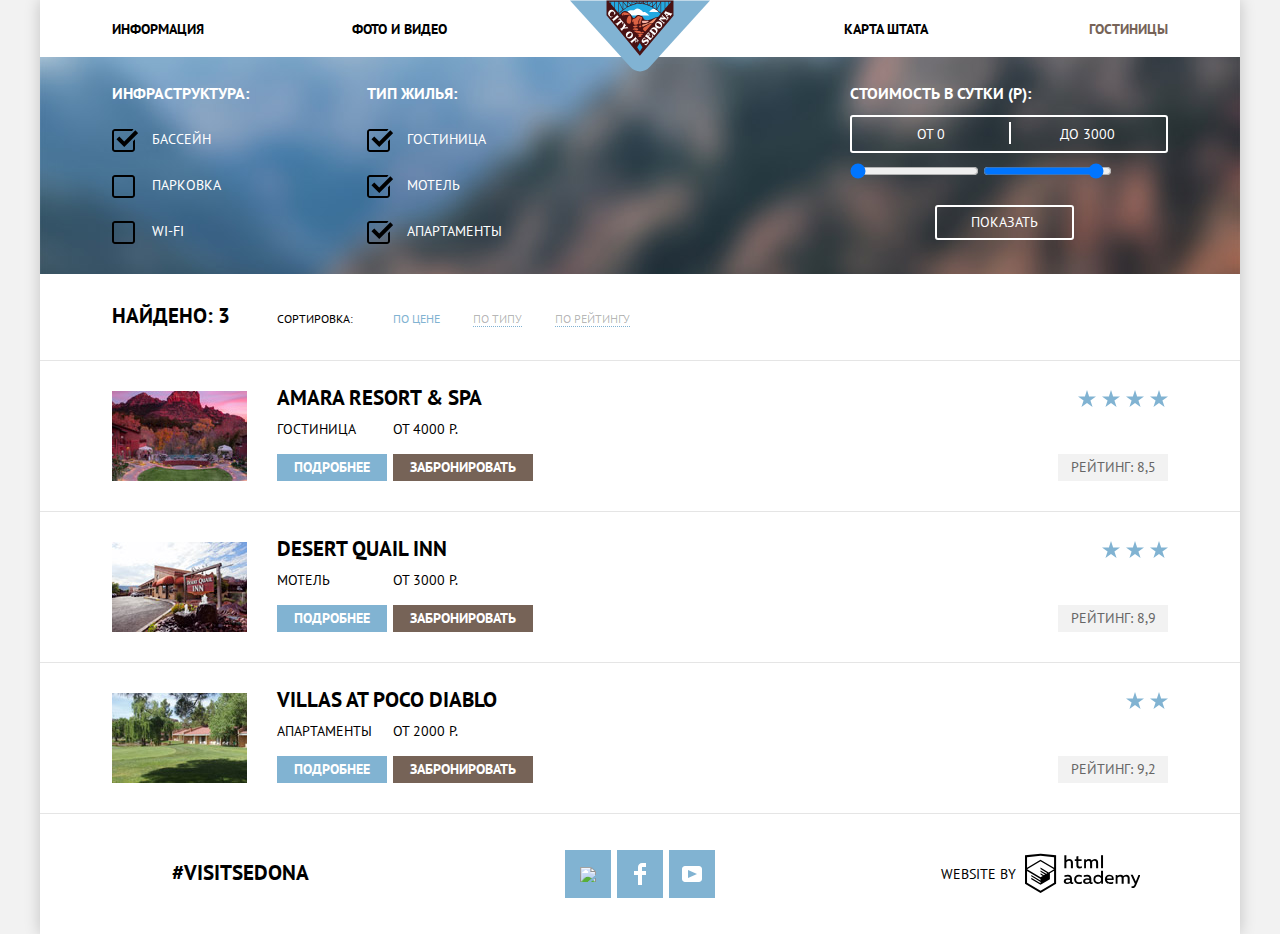
==== commit 068b21a7: "ПП всё, кроме двойного ползунка в hotels.html" ====
--- a/hotels.html
+++ b/hotels.html
@@ -103,26 +103,31 @@
       <!--  Сортировка  -->
       <section class="sort-filter">
         <h3 class="visually-hidden">Фильтры отображения гостиниц</h3>
-        <div class="container">
+
+        <form class="sort-form container" action="https://echo.htmlacademy.ru" method="get">
           <p>Найдено: 3</p>
           <fieldset class="sort-name">
-            <div class="sort-name-flex">
-              <legend>Сортировка:</legend>
-              <ul>
-                <li>
-                  <input class="visually-hidden sort-name-radio" id="sorting-price" type="radio" name="sorting-filter" value="price" checked>
-                  <label for="sorting-price">По цене</label>
-                </li>
-                <li>
-                  <input class="visually-hidden sort-name-radio" id="sorting-type" type="radio" name="sorting-filter" value="type">
-                  <label for="sorting-type">По типу</label>
-                </li>
-                <li>
-                  <input class="visually-hidden sort-name-radio" id="sorting-rating" type="radio" name="sorting-filter" value="rating">
-                  <label for="sorting-rating">По рейтингу</label>
-                </li>
-              </ul>
-            </div>
+           <!-- <div class="sort-name-flex"> -->
+              <legend class="visually-hidden">Сортировка:</legend>
+              <div class="sort-name-wraper">
+                <h4 class="sort-name-title">Сортировка: </h4>
+                <ul>
+                  <li>
+                    <input class="visually-hidden sort-name-radio" id="sorting-price" type="radio" name="sorting-filter" value="price" checked>
+                    <label for="sorting-price">По цене</label>
+                  </li>
+                  <li>
+                    <input class="visually-hidden sort-name-radio" id="sorting-type" type="radio" name="sorting-filter" value="type">
+                    <label for="sorting-type">По типу</label>
+                  </li>
+                  <li>
+                    <input class="visually-hidden sort-name-radio" id="sorting-rating" type="radio" name="sorting-filter" value="rating">
+                    <label for="sorting-rating">По рейтингу</label>
+                  </li>
+                </ul>
+
+              </div>
+          <!--  </div>  -->
           </fieldset>
 
           <fieldset class="sort-type">
@@ -142,7 +147,7 @@
               </li>
             </ul>
           </fieldset>
-        </div>
+        </form>
       </section>
 
       <!--  Список гостиниц  -->
@@ -152,7 +157,11 @@
         <ul class="hotel-list">
           <li class="hotel-item">
             <div class="container">
-              <img src="img/amara-resort-spa.jpg" width="135" height="90" alt="Фотография гостиницы Amara Resort & Spa.">
+              <ul class="hotel-photos-list">
+                <li>
+                  <img class="hotel-photo" src="img/amara-resort-spa.jpg" width="135" height="90" alt="Фотография гостиницы Amara Resort & Spa.">
+                </li>
+              </ul>
               <div class="hotel-info">
                 <a class="hotel-title" href="" target="_blank" aria-label="Переход на страницу гостиницы Amara Resort & Spa">
                   <h4>Amara Resort & Spa</h4>
@@ -163,7 +172,7 @@
                     <td>от 4000 р.</td>
                   </tr>
                 </table>
-                <p>
+                <p class="buttons-block">
                   <a class="button button-blue" href="">Подробнее</a>
                   <button class="button button-brown" type="button">Забронировать</button>
                 </p>
@@ -183,7 +192,11 @@
 
           <li class="hotel-item">
             <div class="container">
-              <img src="img/desert-quail-inn.jpg" width="135" height="90" alt="Фотография мотеля Desert Quail Inn.">
+              <ul class="hotel-photos-list">
+                <li>
+                  <img src="img/desert-quail-inn.jpg" width="135" height="90" alt="Фотография мотеля Desert Quail Inn.">
+                </li>
+              </ul>
               <div class="hotel-info">
                 <a class="hotel-title" href="" target="_blank" aria-label="Переход на страницу мотеля Desert Quail Inn">
                   <h4>Desert Quail Inn</h4>
@@ -194,7 +207,7 @@
                     <td>от 3000 р.</td>
                   </tr>
                 </table>
-                <p>
+                <p class="buttons-block">
                   <a class="button button-blue" href="">Подробнее</a>
                   <button class="button button-brown" type="button">Забронировать</button>
                 </p>
@@ -213,7 +226,11 @@
 
           <li class="hotel-item">
             <div class="container">
-              <img src="img/villas-at-poco-diablo.jpg" width="135" height="90" alt="Фотография апартаментов Villas at Poco Diablo.">
+              <ul class="hotel-photos-list">
+                <li>
+                  <img src="img/villas-at-poco-diablo.jpg" width="135" height="90" alt="Фотография апартаментов Villas at Poco Diablo.">
+                </li>
+              </ul>
               <div class="hotel-info">
                 <a class="hotel-title" href="" target="_blank" aria-label="Переход на страницу аппартаментов Villas at Poco Diablo">
                   <h4>Villas at Poco Diablo</h4>
@@ -224,7 +241,7 @@
                     <td>от 2000 р.</td>
                   </tr>
                 </table>
-                <p>
+                <p class="buttons-block">
                   <a class="button button-blue" href="">Подробнее</a>
                   <button class="button button-brown" type="button">Забронировать</button>
                 </p>
@@ -245,22 +262,22 @@
 
     <!--  Подвал  -->
     <footer class="main-footer footer-hotels-page">
-      <a class="instagram focus-outline" href="" target="_blank" aria-label="Седона в Инстаграм">#visitSEDONA</a>
+      <a class="instagram" href="" target="_blank" aria-label="Седона в Инстаграм">#visitSEDONA</a>
 
       <ul class="footer-social">
         <li>
-          <a class="social-btn button-blue social-tv" href="" target="_blank" aria-label="Седона в Твиттере.">
-            <img src="img/tv-icon.svg" width="17px" height="15px" alt="Седона в Твиттере.">
+          <a class="social-btn button-blue social-tw" href="" target="_blank" aria-label="Седона в Твиттере.">
+            <img src="img/tw-icon.svg" width="17" height="15" alt="Седона в Твиттере.">
           </a>
         </li>
         <li>
           <a class="social-btn button-blue social-fb" href="" target="_blank" aria-label="Седона в Фейсбуке.">
-            <img src="img/fb-icon.svg" width="12px" height="22px" alt="Седона в Фейсбуке.">
+            <img src="img/fb-icon.svg" width="12" height="22" alt="Седона в Фейсбуке.">
           </a>
         </li>
         <li>
           <a class="social-btn button-blue social-yt" href="" target="_blank" aria-label="Седона на Ютубе.">
-            <img src="img/youtube.svg" width="20px" height="16px" alt="Седона на Ютубе.">
+            <img src="img/youtube.svg" width="20" height="16" alt="Седона на Ютубе.">
           </a>
         </li>
       </ul>
--- a/css/style.css
+++ b/css/style.css
@@ -4,11 +4,6 @@
 *::before,
 *::after {
   box-sizing: inherit;
-}
-
-html {
-  box-sizing: border-box;
-  background-color: #f2f2f2;
 }
 
 .block {
@@ -27,7 +22,7 @@
 }
 
 .container {
-  width: 1058px;
+  width: 1056px;
   margin: 0 auto;
   padding: 0;
 }
@@ -40,13 +35,18 @@
     0 0 0 4px #81b3d2;
 }
 
+html {
+  box-sizing: border-box;
+  background-color: #f2f2f2;
+}
+
 body {
   width: 1200px;
   margin: 0;
-  /*margin-left: auto;
-  margin-right: auto;*/
-  margin-left: 40px;
-  margin-right: 40px;
+  margin-left: auto;
+  margin-right: auto;
+  /*margin-left: 40px;
+  margin-right: 40px;*/
   padding: 0;
 
   font-family: "PT Sans", Arial, sans-serif;
@@ -66,7 +66,7 @@
   text-decoration: none;
 }
 
-/*  Чекбокся и радиокнопки  */
+/*  Чекбоксы и радиокнопки  */
 
 input[type="checkbox"] + label,
 input[type="radio"] + label {
@@ -81,6 +81,9 @@
 /*  Кнопки  */
 
 .button {
+  display: block;
+
+  padding: 3px 17px;
   font: inherit;
   font-weight: bold;
 
--- a/css/header.css
+++ b/css/header.css
@@ -41,7 +41,7 @@
   padding: 0;
   min-height: 56px;
   /* IE11 */
-  height: 10px;
+  /*height: 10px;*/
 
   list-style: none;
 }
@@ -49,7 +49,8 @@
 .main-navigation li {
   width: 195px;
   max-width: 195px;
-  margin: 0;
+  margin: auto 0;
+
 
   text-align: left;
   word-wrap: break-word;
--- a/css/search-filter.css
+++ b/css/search-filter.css
@@ -8,30 +8,25 @@
 
   background-color: #687781;
   background-image: url("../img/photo-background-filter.jpg");
-  background-position: top center;
+  background-position: center -57px;
   background-repeat: no-repeat;
 }
 
 .search-form {
   display: flex;
+  flex-wrap: wrap;
+
+  padding-top: 26px;
+  padding-bottom: 32px;
 }
 
 .search-form fieldset {
   width: 230px;
-  margin: 30px 25px 30px 0;
+  margin-right: 25px;
+  margin-left: 0;
   padding: 0;
 
   border: none;
-}
-
-.last-column {
-  margin-left: auto;
-}
-
-fieldset.cost-by-day {
-  width: 320px;
-  margin-right: 0;
-  margin-bottom: 22px;
 }
 
 .search-form legend {
@@ -44,12 +39,38 @@
   list-style: none;
 
   margin: 0;
+  margin-top: 25px;
   padding: 0;
 }
 
+.search-form li {
+  margin-bottom: 25px;
+}
+
+.search-form li:last-child {
+  margin-bottom: 0;
+}
+
+.last-column {
+  display: flex;
+  flex-direction: column;
+  justify-content: space-between;
+
+  width: 318px;
+  margin-left: auto;
+}
+
+fieldset.cost-by-day {
+  width: 100%;
+  margin-right: 0;
+}
+
+
 .cost-by-day table {
+  position: relative;
+
   width: 100%;
-
+  margin-top: 11px;
   text-align: center;
 
   border: 2px solid #ffffff;
@@ -57,15 +78,35 @@
 }
 
 .search-form td {
-  width: 110px;
+  width: 50%;
+  padding-top: 3px;
+  padding-right: 15px;
+  padding-bottom: 4px;
+  padding-left: 15px;
 }
 
-.double-range {
-  width: 100%;
-  margin-top: 10px;
+.cost-by-day table::before {
+  position: absolute;
+  content: "";
+  left: 157px;
+  top: 5px;
+
+  width: 0;
+  height: 22px;
+  margin: 0;
+  padding: 0;
+
+  border-left: 2px solid #ffffff;
 }
 
 .filter-button {
+  align-self: center;
+  max-width: 100%;
+  margin-top: 18px;
+  margin-right: 9px;
+  margin-bottom: 2px;
+  padding: 5px 34px;
+
   font: inherit;
   text-transform: uppercase;
   color: #ffffff;
@@ -91,7 +132,7 @@
 .filter-input-checkbox + label {
   position: relative;
 
-  margin-left: 42px;
+  margin-left: 40px;
 }
 
 .filter-input-checkbox:hover + label,
@@ -110,7 +151,7 @@
 .filter-input-checkbox + label::before {
   position: absolute;
   content: "";
-  left: -42px;
+  left: -40px;
 
   width: 26px;
   height: 23px;
@@ -142,3 +183,11 @@
 .filter-input-checkbox:disabled:checked + label::before {
   background-image: url("../img/checkbox-on-disabled.svg")
 }
+
+
+/*  Двойной range  */
+
+.double-range {
+  width: 100%;
+  margin-top: 10px;
+}
--- a/css/sort-filter.css
+++ b/css/sort-filter.css
@@ -1,21 +1,20 @@
 /*  Сортировка  */
 
-.sort-filter .container {
-  display: flex;
-  align-items: center;
-
-  padding-top: 30px;
-  padding-bottom: 30px;
+.sort-filter {
+  border-bottom: 1px solid #e5e5e5;
 }
 
-.sort-name-flex {
+.sort-form {
   display: flex;
-  align-items: center;
+  align-items: flex-end;
+
+  padding-top: 29px;
+  padding-bottom: 31px;
 }
 
 .sort-filter p {
   margin: 0;
-  margin-right: 50px;
+  margin-right: 47px;
 
   font-size: 21px;
   line-height: 26px;
@@ -26,10 +25,11 @@
   border: none;
 }
 
-.sort-filter legend {
-  font-size: 12px;
-  line-height: 18px;
+.sort-name-wraper {
+  display: flex;
+  align-items: baseline;
 }
+
 
 .sort-filter ul {
   display: flex;
@@ -47,12 +47,18 @@
   padding: 0;
 }
 
-.sort-name legend {
+.sort-name-title {
+  margin: 0;
   margin-right: 40px;
+  padding: 0;
+
+  font-size: 12px;
+  line-height: 18px;
+  font-weight: normal;
 }
 
 .sort-name li {
-  margin-right: 35px;
+  margin-right: 33px;
 }
 
 .sort-name-radio + label {
@@ -88,7 +94,7 @@
   border-bottom: none;
 }
 
-/*  Кастомные радиокнопки  */
+/*  Кноки сортировки по возрастанию / убыванию  */
 
 .sort-type {
   margin: 0;
@@ -97,7 +103,7 @@
 }
 
 .sort-type li {
-  margin-right: 25px;
+  margin-right: 24px;
 }
 
 .sort-type li:last-child {
@@ -112,40 +118,41 @@
   position: absolute;
   content: "";
   left: -11px;
+  top: -15px;
 
   width: 11px;
   height: 10px;
 
-  background-image: url("../img/sprite-up-down-dir.png");
+  background-image: url("../img/spritesheet.png");
   background-repeat: no-repeat;
 }
 
 .up-dir + label::before {
-  background-position: -5px -105px;
+  background-position: -10px -448px;
 }
 
 .up-dir:hover + label::before,
 .up-dir:focus + label::before {
-  background-position: -5px -85px;
+  background-position: -10px -418px;
 }
 
 .up-dir:active + label::before,
 .up-dir:checked + label::before {
-  background-position: -5px -65px;
+  background-position: -10px -388px;
 }
 
 .down-dir + label::before {
-  background-position: -5px -45px;
+  background-position: -10px -358px;
 }
 
 .down-dir:hover + label::before,
 .down-dir:focus + label::before {
-  background-position: -5px -25px;
+  background-position: -10px -328px;
 }
 
 .down-dir:active + label::before,
 .down-dir:checked + label::before {
-  background-position: -5px -5px;
+  background-position: -10px -298px;
 }
 
 .sort-type-radio:focus + label::before {
--- a/css/hotels.css
+++ b/css/hotels.css
@@ -9,73 +9,126 @@
 
 .hotel-item .container {
   display: flex;
-  align-items: center;
+  /*align-items: center;*/
+
+  padding: 30px 0;
 }
 
 .hotel-item {
-  border-top: 1px solid #e5e5e5;
-}
-
-.hotel-item:last-child {
   border-bottom: 1px solid #e5e5e5;
 }
 
-.hotel-item img {
+.hotel-photos-list {
+  max-width: 135px;
+  margin: 0;
+  padding: 0;
+
+  list-style: none;
+}
+
+.hotel-photos-list li {
+  max-height: 90px;
+}
+
+.hotel-photos-list li:not(:first-child) {
+  margin-top: 6px;
+}
+
+.hotel-photo {
   width: 135px;
   height: 90px;
-
-  /*align-self: flex-start;
-  margin-top: 30px;*/
 }
 
 .hotel-info {
-  width: 753px;
+  max-width: 753px;
   margin-left: 30px;
   margin-right: auto;
 }
 
-.hotel-item h4 {
+.hotel-title {
+  outline: none;
+}
+
+.hotel-title h4 {
+  margin: 0;
+  margin-top: -6px;
   font-size: 21px;
   line-height: 26px;
   font-weight: bold;
+  color: #000000;
 }
 
-.hotel-title {
-  color: #000000;
-
-  outline: none;
-}
-
-.hotel-title:hover,
-.hotel-title:focus {
+.hotel-title:hover h4,
+.hotel-title:focus h4 {
   color: #81b3d2;
 }
 
-.hotel-title:active {
+.hotel-title:active h4 {
   color: rgba(0, 0, 0, 0.3);
+}
+
+.hotel-info table {
+  margin: 0;
+  margin-top: 8px;
+  padding: 0;
+
+  border-collapse: collapse;
+}
+
+.hotel-info td {
+  width: 116px;
+  margin: 0;
+  padding: 0;
+}
+
+.buttons-block {
+  display: flex;
+  flex-wrap: wrap;
+
+  margin: 0;
+}
+
+.buttons-block .button {
+  margin-top: 14px;
+  margin-right: 6px;
+  vertical-align: middle;
 }
 
 .hotel-category {
   display: flex;
   flex-direction: column;
+  justify-content: space-between;
   align-items: flex-end;
+
   width: 110px;
-
-  /*background-color: rgba(0, 255, 0, 0.2);*/
 }
 
 .hotel-category figure {
-  margin: 0;
+  display: flex;
+
+  margin: 0px;
+  margin-top: -1px;
 }
 
 .hotel-category img {
-  display: inline-block;
+  display: block;
+
   height: 17px;
   width: 18px;
+  margin-right: 6px;
+}
+
+.hotel-category img:last-child {
+  margin-right: 0;
 }
 
 .rating {
-  width: 110px;
+  display: block;
+
+  width: 100%;
+  min-height: 27px;
+  margin: 0;
+  padding: 3px 10px;
   text-align: center;
 
   color: #666666;
--- a/css/footer.css
+++ b/css/footer.css
@@ -3,12 +3,12 @@
 .main-footer {
   display: flex;
   flex-wrap: wrap;
-  justify-content: space-around;
+  justify-content: space-between;
   align-items: center;
   width: inherit;
   min-height: 120px;
   /* IE11 */
-  height: 10px;
+  /*height: 10px;*/
 
   background-color: rgba(255, 255, 255, 0.9);
 }
@@ -16,10 +16,18 @@
 .footer-main-page {
   position: absolute;
 
-  margin-top: -115px;
+  margin-top: -120px;
 }
 
 .instagram {
+  display: inline-block;
+  vertical-align: middle;
+
+  width: 400px;
+  margin: 0;
+  margin-top: -3px;
+  text-align: center;
+
   font-size: 21px;
   line-height: 26px;
   font-weight: bold;
@@ -28,28 +36,27 @@
 
 .instagram:hover,
 .instagram:focus {
-  text-decoration: underline;
+  color: #81b3d2;
+
+  outline: none;
 }
 
 .instagram:active {
-  color: rgba(0, 0, 0, 0.5);
+  color: rgba(0, 0, 0, 0.3);
   text-decoration: none;
 }
 
 .footer-social {
   display: flex;
   flex-wrap: wrap;
+  justify-content: center;
   align-items: center;
 
-  max-width: 576px;
+  width: 400px;
   margin: 0;
   padding: 0;
 
-  text-align: center;
-
   list-style: none;
-
-  /*background-color: rgba(0, 255, 85, 0.2);*/
 }
 
 .footer-social li {
@@ -65,8 +72,10 @@
   justify-content: center;
   align-items: center;
 
-  width: 48px;
-  height: 48px;
+  min-width: 46px;
+  min-height: 48px;
+  margin-top: 6px;
+  margin-bottom: 6px;
 
   outline: none;
 }
@@ -75,7 +84,7 @@
   opacity: 0.3;
 }
 
-.social-tv img {
+.social-tw img {
   width: 17px;
   height: 15px;
 }
@@ -92,8 +101,10 @@
 
 .copyright {
   display: flex;
+  justify-content: center;
   align-items: center;
 
+  width: 400px;
   margin: 0;
 
   font-size: 14px;
@@ -101,20 +112,25 @@
 }
 
 .copyright a {
-  margin-left: 6px;
+  margin-left: 9px;
+  margin-top: 6px;
 
   outline: none;
 }
 
-.copyright path {
+.copyright path,
+.copyright rect {
   fill: #000000;
 }
 
 .copyright a:hover path,
-.copyright a:focus path {
+.copyright a:focus path,
+.copyright a:hover rect,
+.copyright a:focus rect {
   fill: #81b3d2;
 }
 
-.copyright a:active path {
+.copyright a:active path,
+.copyright a:active rect {
   fill: #bdbbbc;
 }
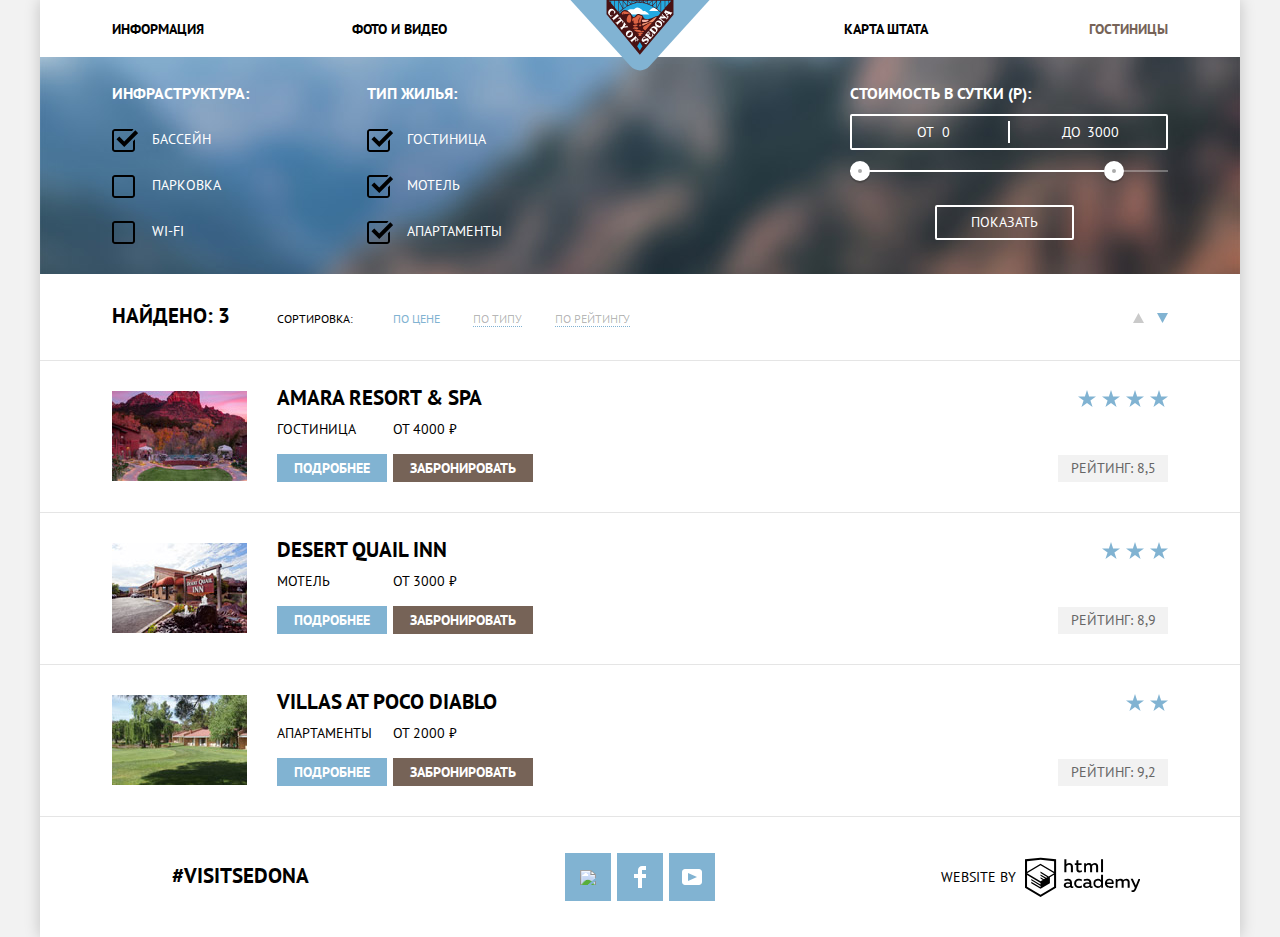
==== commit afeb8ddf: "Исправление :active на кнопках сортровки; Исправление полоски в векторной маске при масштабировании;" ====
--- a/hotels.html
+++ b/hotels.html
@@ -16,7 +16,7 @@
   <body class="hotels-page">
     <!--  Шапка  -->
     <header class="main-header container">
-      <a  class="logo" href="index.html">
+      <a  class="logo" href="index.html" aria-label="Переход на главную страницу сайта.">
         <img class="focus-outline" src="img/logo-sedona.svg" width="140" height="72" alt="Логотип сайта «Седона».">
       </a>
 
@@ -25,7 +25,7 @@
           <li><a href="">Информация</a></li>
           <li><a href="">Фото и видео</a></li>
           <li><a href="index.html#map-of-arizona">Карта штата</a></li>
-          <li><a class="active" href="hotels.html">Гостиницы</a></li>
+          <li><a class="active">Гостиницы</a></li>
         </ul>
       </nav>
     </header>
@@ -39,7 +39,7 @@
 
         <form class="search-form container" action="https://echo.htmlacademy.ru" method="get">
 
-          <fieldset class="infrastructure">
+          <fieldset class="filter-infrastructure">
             <legend>Инфраструктура:</legend>
             <ul>
               <li>
@@ -57,7 +57,7 @@
             </ul>
           </fieldset>
 
-          <fieldset class="type-of-lodging">
+          <fieldset class="filter-lodging">
             <legend>Тип жилья:</legend>
             <ul>
               <li>
@@ -76,24 +76,27 @@
           </fieldset>
 
           <div class="last-column">
-            <fieldset class="cost-by-day">
+            <fieldset class="filter-price">
               <legend>Стоимость в сутки (р):</legend>
-              <table>
-                <tr>
-                  <td>От 0</td>
-                  <td>До 3000</td>
-                </tr>
-              </table>
+
+              <div class="price-controls">
+                <label class="min-price" for="filter-min-price">от</label>
+                <input id="filter-min-price" type="text" name="min-price" value="0">
+                <label class="max-price" for="filter-max-price">до</label>
+                <input id="filter-max-price" type="text" name="max-price" value="3000">
+              </div>
 
               <!-- Слайдер -->
-              <div class="double-range">
-                <label class="visually-hidden" for="filter-cost-min">Выберите минимальную стоимость жилья в сутки в рублях:</label>
-                <input id="filter-cost-min" type="range" name="cost-min" min="0" max="3000" step="100" value="0">
-                <label class="visually-hidden" for="filter-cost-max">Выберите максимальную стоимость жилья в сутки в рублях:</label>
-                <input id="filter-cost-max" type="range" name="cost-max" min="0" max="3000" step="100" value="2750">
+              <div class="double-range-controls">
+                <div class="scale">
+                  <div class="bar"></div>
+                </div>
+                <button class="range-toggle range-toggle-min" type="button"></button>
+                <button class="range-toggle range-toggle-max" type="button"></button>
               </div>
 
             </fieldset>
+
             <button class="filter-button" type="submit">Показать</button>
           </div>
 
@@ -107,27 +110,24 @@
         <form class="sort-form container" action="https://echo.htmlacademy.ru" method="get">
           <p>Найдено: 3</p>
           <fieldset class="sort-name">
-           <!-- <div class="sort-name-flex"> -->
-              <legend class="visually-hidden">Сортировка:</legend>
-              <div class="sort-name-wraper">
-                <h4 class="sort-name-title">Сортировка: </h4>
-                <ul>
-                  <li>
-                    <input class="visually-hidden sort-name-radio" id="sorting-price" type="radio" name="sorting-filter" value="price" checked>
-                    <label for="sorting-price">По цене</label>
-                  </li>
-                  <li>
-                    <input class="visually-hidden sort-name-radio" id="sorting-type" type="radio" name="sorting-filter" value="type">
-                    <label for="sorting-type">По типу</label>
-                  </li>
-                  <li>
-                    <input class="visually-hidden sort-name-radio" id="sorting-rating" type="radio" name="sorting-filter" value="rating">
-                    <label for="sorting-rating">По рейтингу</label>
-                  </li>
-                </ul>
-
-              </div>
-          <!--  </div>  -->
+            <legend class="visually-hidden">Сортировка:</legend>
+            <div class="sort-name-wraper">
+              <h4 class="sort-name-title">Сортировка: </h4>
+              <ul>
+                <li>
+                  <input class="visually-hidden sort-name-radio" id="sorting-price" type="radio" name="sorting-filter" value="price" checked>
+                  <label for="sorting-price">По цене</label>
+                </li>
+                <li>
+                  <input class="visually-hidden sort-name-radio" id="sorting-type" type="radio" name="sorting-filter" value="type">
+                  <label for="sorting-type">По типу</label>
+                </li>
+                <li>
+                  <input class="visually-hidden sort-name-radio" id="sorting-rating" type="radio" name="sorting-filter" value="rating">
+                  <label for="sorting-rating">По рейтингу</label>
+                </li>
+              </ul>
+            </div>
           </fieldset>
 
           <fieldset class="sort-type">
@@ -137,12 +137,21 @@
                 <input class="visually-hidden sort-type-radio up-dir" id="sort-ascending" type="radio" name="sorting" value="ascending">
                 <label for="sort-ascending">
                   <span class="visually-hidden">Сортировка по возрастанию</span>
+                  <svg xmlns="http://www.w3.org/2000/svg" xmlns:xlink="http://www.w3.org/1999/xlink" x="0px" y="0px"
+	                  width="11px" height="10px" viewBox="0 0 11 10" enable-background="new 0 0 11 10" xml:space="preserve" focusable="false">
+                    <polygon points="5.5,0 0,10 11,10 "/>
+                  </svg>
                 </label>
               </li>
               <li>
-                <input class="visually-hidden sort-type-radio down-dir" id="sort-descending" type="radio" name="sorting" value="descending" checked>
+                <input class="visually-hidden sort-type-radio down-dir" id="sort-descending" type="radio" name="sorting" value="descending"
+                  checked>
                 <label for="sort-descending">
                   <span class="visually-hidden">Сортировка по убыванию</span>
+                  <svg xmlns="http://www.w3.org/2000/svg" xmlns:xlink="http://www.w3.org/1999/xlink" x="0px" y="0px"
+	                  width="11px" height="10px" viewBox="0 0 11 10" enable-background="new 0 0 11 10" xml:space="preserve" focusable="false">
+                    <polyline points="5.5,10 0,0 11,0 "/>
+                  </svg>
                 </label>
               </li>
             </ul>
@@ -159,7 +168,8 @@
             <div class="container">
               <ul class="hotel-photos-list">
                 <li>
-                  <img class="hotel-photo" src="img/amara-resort-spa.jpg" width="135" height="90" alt="Фотография гостиницы Amara Resort & Spa.">
+                  <img class="hotel-photo" src="img/amara-resort-spa.jpg" width="135" height="90"
+                    alt="Фотография гостиницы Amara Resort & Spa.">
                 </li>
               </ul>
               <div class="hotel-info">
@@ -169,7 +179,7 @@
                 <table>
                   <tr>
                     <td>Гостиница</td>
-                    <td>от 4000 р.</td>
+                    <td>от 4000 &#8381;</td>
                   </tr>
                 </table>
                 <p class="buttons-block">
@@ -179,7 +189,7 @@
               </div>
               <div class="hotel-category">
                 <figure>
-                  <figcaption class="visually-hidden"  aria-label="Гостиница категории 4 звезды">4 звезды</figcaption>
+                  <figcaption class="visually-hidden">4 звезды</figcaption>
                   <img src="img/star.svg" width="18" height="17" alt="">
                   <img src="img/star.svg" width="18" height="17" alt="">
                   <img src="img/star.svg" width="18" height="17" alt="">
@@ -204,7 +214,7 @@
                 <table>
                   <tr>
                     <td>Мотель</td>
-                    <td>от 3000 р.</td>
+                    <td>от 3000 &#8381;</td>
                   </tr>
                 </table>
                 <p class="buttons-block">
@@ -214,7 +224,7 @@
               </div>
               <div class="hotel-category">
                 <figure>
-                  <figcaption class="visually-hidden"  aria-label="Мотель категории 3 звезды">3 звезды</figcaption>
+                  <figcaption class="visually-hidden">3 звезды</figcaption>
                   <img src="img/star.svg" width="18" height="17" alt="">
                   <img src="img/star.svg" width="18" height="17" alt="">
                   <img src="img/star.svg" width="18" height="17" alt="">
@@ -238,7 +248,7 @@
                 <table>
                   <tr>
                     <td>Апартаменты</td>
-                    <td>от 2000 р.</td>
+                    <td>от 2000 &#8381;</td>
                   </tr>
                 </table>
                 <p class="buttons-block">
@@ -248,7 +258,7 @@
               </div>
               <div class="hotel-category">
                 <figure>
-                  <figcaption class="visually-hidden"  aria-label="Апартаменты категории 2 звезды">2 звезды</figcaption>
+                  <figcaption class="visually-hidden">2 звезды</figcaption>
                   <img src="img/star.svg" width="18" height="17" alt="">
                   <img src="img/star.svg" width="18" height="17" alt="">
                 </figure>
@@ -267,16 +277,19 @@
       <ul class="footer-social">
         <li>
           <a class="social-btn button-blue social-tw" href="" target="_blank" aria-label="Седона в Твиттере.">
+            <span class="visually-hidden">Седона в Твиттере</span>
             <img src="img/tw-icon.svg" width="17" height="15" alt="Седона в Твиттере.">
           </a>
         </li>
         <li>
           <a class="social-btn button-blue social-fb" href="" target="_blank" aria-label="Седона в Фейсбуке.">
+            <span class="visually-hidden">Седона в Фейсбуке</span>
             <img src="img/fb-icon.svg" width="12" height="22" alt="Седона в Фейсбуке.">
           </a>
         </li>
         <li>
           <a class="social-btn button-blue social-yt" href="" target="_blank" aria-label="Седона на Ютубе.">
+            <span class="visually-hidden">Седона на Ютубе</span>
             <img src="img/youtube.svg" width="20" height="16" alt="Седона на Ютубе.">
           </a>
         </li>
@@ -284,12 +297,51 @@
 
       <p class="copyright">
         Website by
-        <a href="https://htmlacademy.ru/intensive/htmlcss" target="_blank" aria-label="HTML Academy">
+        <a class="copyright-logo" href="https://htmlacademy.ru/intensive/htmlcss" target="_blank" aria-label="HTML Academy">
           <span class="visually-hidden">HTML Academy</span>
-          <svg xmlns="http://www.w3.org/2000/svg" width="115px" height="41px" viewBox="0 0 113 39"><title>logo_name</title><path d="M401.93,351.51a2.07,2.07,0,0,0,.58-0.11v1.4a3.41,3.41,0,0,1-1.24.22,1.75,1.75,0,0,1-1.75-1,5.08,5.08,0,0,1-3.3,1.13c-1.59,0-3.06-.87-3.06-2.68,0-2.24,2.08-2.93,3.9-2.93a11.63,11.63,0,0,1,2.28.26v-0.31c0-1.09-.8-1.86-2.3-1.86a7.79,7.79,0,0,0-3.15.67v-1.79a10.72,10.72,0,0,1,3.35-.58c2.48,0,4,1.18,4,3.83v3.14A0.57,0.57,0,0,0,401.93,351.51Zm-6.76-1.19a1.42,1.42,0,0,0,1.64,1.29,3.56,3.56,0,0,0,2.53-1V349.1a10.21,10.21,0,0,0-1.9-.22C396.34,348.89,395.17,349.23,395.17,350.33Z" transform="translate(-355.09 -323.29)" fill="#fff"/><path d="M408.15,343.91a5.29,5.29,0,0,1,2.7.67v1.79a4.28,4.28,0,0,0-2.42-.73,2.89,2.89,0,1,0,0,5.76,5.26,5.26,0,0,0,2.55-.67v1.8a6.58,6.58,0,0,1-2.9.6,4.42,4.42,0,0,1-4.72-4.54A4.54,4.54,0,0,1,408.15,343.91Z" transform="translate(-355.09 -323.29)" fill="#fff"/><path d="M420.93,351.51a2.07,2.07,0,0,0,.58-0.11v1.4a3.41,3.41,0,0,1-1.24.22,1.75,1.75,0,0,1-1.75-1,5.08,5.08,0,0,1-3.3,1.13c-1.59,0-3.06-.87-3.06-2.68,0-2.24,2.08-2.93,3.9-2.93a11.63,11.63,0,0,1,2.28.26v-0.31c0-1.09-.8-1.86-2.3-1.86a7.79,7.79,0,0,0-3.15.67v-1.79a10.72,10.72,0,0,1,3.35-.58c2.48,0,4,1.18,4,3.83v3.14A0.57,0.57,0,0,0,420.93,351.51Zm-6.76-1.19a1.42,1.42,0,0,0,1.64,1.29,3.56,3.56,0,0,0,2.53-1V349.1a10.21,10.21,0,0,0-1.9-.22C415.33,348.89,414.17,349.23,414.17,350.33Z" transform="translate(-355.09 -323.29)" fill="#fff"/><path d="M431.76,340.14V352.9H430v-1.39a4.07,4.07,0,0,1-3.35,1.62,4.62,4.62,0,0,1,0-9.22,4,4,0,0,1,3.15,1.37v-5.14h2ZM427,345.62a2.9,2.9,0,0,0,0,5.8,3,3,0,0,0,2.79-1.84v-2.13A3.06,3.06,0,0,0,427,345.62Z" transform="translate(-355.09 -323.29)" fill="#fff"/><path d="M438.08,343.91c3.48,0,4.68,2.81,4.12,5.34h-6.58c0.22,1.57,1.75,2.22,3.35,2.22a6.41,6.41,0,0,0,2.77-.62v1.68a7.5,7.5,0,0,1-3.14.6c-2.68,0-5-1.53-5-4.61A4.39,4.39,0,0,1,438.08,343.91Zm0.09,1.62a2.39,2.39,0,0,0-2.57,2.26h4.85A2.06,2.06,0,0,0,438.17,345.53Z" transform="translate(-355.09 -323.29)" fill="#fff"/><path d="M444.19,352.9v-8.75h1.73v1.09a4,4,0,0,1,2.92-1.33,3,3,0,0,1,2.73,1.4,4.33,4.33,0,0,1,3.06-1.4,3.21,3.21,0,0,1,3.32,3.52v5.47h-2v-5.41a1.67,1.67,0,0,0-1.73-1.84,2.94,2.94,0,0,0-2.17,1.18c0,0.2,0,.4,0,0.6v5.47h-2v-5.41a1.67,1.67,0,0,0-1.73-1.84,3.11,3.11,0,0,0-2.32,1.35v5.91h-2Z" transform="translate(-355.09 -323.29)" fill="#fff"/><path d="M466.56,344.15h2l-4.1,9.93c-0.95,2.28-2.19,3-3.52,3a5,5,0,0,1-1.15-.15v-1.66a3,3,0,0,0,.89.13c0.95,0,1.66-.67,2.17-2l0.18-.44-4.16-8.82H461l3,6.6Z" transform="translate(-355.09 -323.29)" fill="#fff"/><path d="M395.75,324.82v5a4,4,0,0,1,2.83-1.2,3.41,3.41,0,0,1,3.61,3.57v5.41h-2v-5.16a1.9,1.9,0,0,0-2-2.1,3.08,3.08,0,0,0-2.44,1.46v5.8h-2V324.82h2Z" transform="translate(-355.09 -323.29)" fill="#fff"/><path d="M407.52,325.71v3.12h3.17v1.71h-3.17v4c0,1.15.53,1.53,1.66,1.53a4.71,4.71,0,0,0,1.77-.35v1.68a7.14,7.14,0,0,1-2.35.38,2.68,2.68,0,0,1-3-2.88v-4.38H404v-1.71h1.57v-2.64Z" transform="translate(-355.09 -323.29)" fill="#fff"/><path d="M413.19,337.58v-8.75h1.73v1.09a4,4,0,0,1,2.92-1.33,3,3,0,0,1,2.73,1.4,4.33,4.33,0,0,1,3.06-1.4,3.21,3.21,0,0,1,3.32,3.52v5.47h-2v-5.41a1.67,1.67,0,0,0-1.73-1.84,2.94,2.94,0,0,0-2.17,1.18c0,0.2,0,.4,0,0.6v5.47h-2v-5.41a1.67,1.67,0,0,0-1.73-1.84,3.11,3.11,0,0,0-2.32,1.35v5.91h-2Z" transform="translate(-355.09 -323.29)" fill="#fff"/><rect x="74.72" y="1.52" width="1.95" height="12.76" fill="#fff"/><path d="M370.53,323.31l-0.16,0-15.28,1.6v28L370.37,362l15.28-9.09v-28Zm13.12,28.45-13.28,7.9-13.28-7.9V340.28l13.22,7.87,0,1.43-9.07-5.4v1.38l9.11,5.47,0,1.46-9.1-5.42v1.38l9.11,5.47h0l9.19-5.5v-1.39h0v-4.52l4.1-2.45v11.67Zm0-13.16L380,340.74h0l-1.68,1-8-4.76v1.38l6.84,4.07-0.06,0-0.15.09-1,.57-5.64-3.36v1.38l4.45,2.65-1.05.7,0,0-3.36-2v1.38l2.21,1.3-2.25,1.35-13.16-7.82,13.17-7.92h0Zm0-1.39-13.35-7.87h0l-13.2,7.86v-10.5l13.28-1.39,13.28,1.39v10.51Z" transform="translate(-355.09 -323.29)" fill="#fff"/></svg>
+          <svg xmlns="http://www.w3.org/2000/svg" width="115px" height="41px" viewBox="0 0 113 39">
+            <title>logo_name</title>
+            <path d="M401.93,351.51a2.07,2.07,0,0,0,.58-0.11v1.4a3.41,3.41,0,0,1-1.24.22,1.75,1.75,0,0,1-1.75-1,5.08,5.08,0,0,
+              1-3.3,1.13c-1.59,0-3.06-.87-3.06-2.68,0-2.24,2.08-2.93,3.9-2.93a11.63,11.63,0,0,1,2.28.26v-0.31c0-1.09-.8-1.86-2.3-1.86a7.79,
+              7.79,0,0,0-3.15.67v-1.79a10.72,10.72,0,0,1,3.35-.58c2.48,0,4,1.18,4,3.83v3.14A0.57,0.57,0,0,0,401.93,351.51Zm-6.76-1.19a1.42,
+              1.42,0,0,0,1.64,1.29,3.56,3.56,0,0,0,2.53-1V349.1a10.21,10.21,0,0,0-1.9-.22C396.34,348.89,395.17,349.23,395.17,350.33Z"
+              transform="translate(-355.09 -323.29)" />
+            <path d="M408.15,343.91a5.29,5.29,0,0,1,2.7.67v1.79a4.28,4.28,0,0,0-2.42-.73,2.89,2.89,0,1,0,0,5.76,5.26,5.26,0,0,0,
+              2.55-.67v1.8a6.58,6.58,0,0,1-2.9.6,4.42,4.42,0,0,1-4.72-4.54A4.54,4.54,0,0,1,408.15,343.91Z"
+              transform="translate(-355.09 -323.29)" />
+            <path d="M420.93,351.51a2.07,2.07,0,0,0,.58-0.11v1.4a3.41,3.41,0,0,1-1.24.22,1.75,1.75,0,0,1-1.75-1,5.08,5.08,0,0,1-3.3,
+              1.13c-1.59,0-3.06-.87-3.06-2.68,0-2.24,2.08-2.93,3.9-2.93a11.63,11.63,0,0,1,2.28.26v-0.31c0-1.09-.8-1.86-2.3-1.86a7.79,
+              7.79,0,0,0-3.15.67v-1.79a10.72,10.72,0,0,1,3.35-.58c2.48,0,4,1.18,4,3.83v3.14A0.57,0.57,0,0,0,420.93,
+              351.51Zm-6.76-1.19a1.42,1.42,0,0,0,1.64,1.29,3.56,3.56,0,0,0,2.53-1V349.1a10.21,10.21,0,0,0-1.9-.22C415.33,348.89,414.17,
+              349.23,414.17,350.33Z" transform="translate(-355.09 -323.29)" />
+            <path d="M431.76,340.14V352.9H430v-1.39a4.07,4.07,0,0,1-3.35,1.62,4.62,4.62,0,0,1,0-9.22,4,4,0,0,1,3.15,1.37v-5.14h2ZM427,
+              345.62a2.9,2.9,0,0,0,0,5.8,3,3,0,0,0,2.79-1.84v-2.13A3.06,3.06,0,0,0,427,345.62Z" transform="translate(-355.09 -323.29)" />
+            <path d="M438.08,343.91c3.48,0,4.68,2.81,4.12,5.34h-6.58c0.22,1.57,1.75,2.22,3.35,2.22a6.41,6.41,0,0,0,2.77-.62v1.68a7.5,
+              7.5,0,0,1-3.14.6c-2.68,0-5-1.53-5-4.61A4.39,4.39,0,0,1,438.08,343.91Zm0.09,1.62a2.39,2.39,0,0,0-2.57,2.26h4.85A2.06,2.06,
+              0,0,0,438.17,345.53Z" transform="translate(-355.09 -323.29)" />
+            <path d="M444.19,352.9v-8.75h1.73v1.09a4,4,0,0,1,2.92-1.33,3,3,0,0,1,2.73,1.4,4.33,4.33,0,0,1,3.06-1.4,3.21,3.21,0,0,1,3.32,
+              3.52v5.47h-2v-5.41a1.67,1.67,0,0,0-1.73-1.84,2.94,2.94,0,0,0-2.17,1.18c0,0.2,0,.4,0,0.6v5.47h-2v-5.41a1.67,1.67,0,0,
+              0-1.73-1.84,3.11,3.11,0,0,0-2.32,1.35v5.91h-2Z" transform="translate(-355.09 -323.29)" />
+            <path d="M466.56,344.15h2l-4.1,9.93c-0.95,2.28-2.19,3-3.52,3a5,5,0,0,1-1.15-.15v-1.66a3,3,0,0,0,.89.13c0.95,0,1.66-.67,
+              2.17-2l0.18-.44-4.16-8.82H461l3,6.6Z" transform="translate(-355.09 -323.29)" />
+            <path d="M395.75,324.82v5a4,4,0,0,1,2.83-1.2,3.41,3.41,0,0,1,3.61,3.57v5.41h-2v-5.16a1.9,1.9,0,0,0-2-2.1,3.08,3.08,0,0,
+              0-2.44,1.46v5.8h-2V324.82h2Z" transform="translate(-355.09 -323.29)" />
+            <path d="M407.52,325.71v3.12h3.17v1.71h-3.17v4c0,1.15.53,1.53,1.66,1.53a4.71,4.71,0,0,0,1.77-.35v1.68a7.14,7.14,0,0,
+              1-2.35.38,2.68,2.68,0,0,1-3-2.88v-4.38H404v-1.71h1.57v-2.64Z" transform="translate(-355.09 -323.29)" />
+            <path d="M413.19,337.58v-8.75h1.73v1.09a4,4,0,0,1,2.92-1.33,3,3,0,0,1,2.73,1.4,4.33,4.33,0,0,1,3.06-1.4,3.21,3.21,0,0,
+              1,3.32,3.52v5.47h-2v-5.41a1.67,1.67,0,0,0-1.73-1.84,2.94,2.94,0,0,0-2.17,1.18c0,0.2,0,.4,0,0.6v5.47h-2v-5.41a1.67,1.67,
+              0,0,0-1.73-1.84,3.11,3.11,0,0,0-2.32,1.35v5.91h-2Z" transform="translate(-355.09 -323.29)" />
+            <rect x="74.72" y="1.52" width="1.95" height="12.76" />
+            <path d="M370.53,323.31l-0.16,0-15.28,1.6v28L370.37,362l15.28-9.09v-28Zm13.12,28.45-13.28,7.9-13.28-7.9V340.28l13.22,7.87,
+              0,1.43-9.07-5.4v1.38l9.11,5.47,0,1.46-9.1-5.42v1.38l9.11,5.47h0l9.19-5.5v-1.39h0v-4.52l4.1-2.45v11.67Zm0-13.16L380,
+              340.74h0l-1.68,1-8-4.76v1.38l6.84,4.07-0.06,0-0.15.09-1,.57-5.64-3.36v1.38l4.45,2.65-1.05.7,0,0-3.36-2v1.38l2.21,
+              1.3-2.25,1.35-13.16-7.82,13.17-7.92h0Zm0-1.39-13.35-7.87h0l-13.2,7.86v-10.5l13.28-1.39,13.28,1.39v10.51Z"
+              transform="translate(-355.09 -323.29)" />
+          </svg>
         </a>
       </p>
     </footer>
 
-  </body>
+<!-- <div class="PP"></div>
+  </body> -->
 </html>
--- a/css/style.css
+++ b/css/style.css
@@ -1,3 +1,23 @@
+/*  Временно для IE  */
+/*.PP {
+  position: absolute;
+  width: 1280px;
+  top: 0;
+  left: 0px;
+  display: none;
+  background-repeat:  no-repeat;
+  opacity: 0.4;
+  z-index: 100;
+}
+.main-page .PP {
+  height: 2762px;
+  background-image: url("../sedona-index.png");
+}
+.hotels-page .PP {
+  height: 933px;
+  background-image: url("../sedona-hotels.png");
+}*/
+
 /*  Глобальные  */
 
 *,
@@ -42,11 +62,8 @@
 
 body {
   width: 1200px;
-  margin: 0;
-  margin-left: auto;
-  margin-right: auto;
-  /*margin-left: 40px;
-  margin-right: 40px;*/
+  margin: 0 auto;
+  /*margin: 0 40px;*/
   padding: 0;
 
   font-family: "PT Sans", Arial, sans-serif;
@@ -60,10 +77,16 @@
   box-shadow: 0 0 15px rgba(0, 0, 0, 0.2);
 }
 
-/*  Ссыдки  */
+/*  Ссылки  */
 
 a {
   text-decoration: none;
+}
+
+/*  Картинки  */
+img {
+  max-width: 100%;
+  height: auto;
 }
 
 /*  Чекбоксы и радиокнопки  */
@@ -83,7 +106,7 @@
 .button {
   display: block;
 
-  padding: 3px 17px;
+  padding: 4px 17px 3px;
   font: inherit;
   font-weight: bold;
 
--- a/css/header.css
+++ b/css/header.css
@@ -4,11 +4,13 @@
   text-align: center;
 }
 
-.logo {
+.logo,
+.logo img {
   z-index: 10;
 
   width: 140px;
   height: 72px;
+  margin-top: -1px;
 }
 
 .logo:focus {
@@ -35,22 +37,32 @@
   justify-content: space-between;
   align-items: center;
 
-  margin: 0;
-  margin-top: -77px;
-  margin-bottom: 16px;
+  min-height: 57px;
+  margin: -77px 0 16px 0;
   padding: 0;
-  min-height: 56px;
-  /* IE11 */
-  /*height: 10px;*/
 
   list-style: none;
 }
 
+.main-navigation ul::before {
+  content: "";
+
+  width: 0;
+  height: 57px;
+  border: 0;
+  margin: 0;
+  margin-right: -46px;
+  padding: 0;
+
+  clip: rect(0 0 0 0);
+  overflow: hidden;
+}
+
 .main-navigation li {
   width: 195px;
-  max-width: 195px;
-  margin: auto 0;
-
+  margin: 0;
+  padding-top: 3px;
+  padding-bottom: 3px;
 
   text-align: left;
   word-wrap: break-word;
--- a/css/search-filter.css
+++ b/css/search-filter.css
@@ -60,47 +60,76 @@
   margin-left: auto;
 }
 
-fieldset.cost-by-day {
+fieldset.filter-price {
   width: 100%;
   margin-right: 0;
 }
 
-
-.cost-by-day table {
+.price-controls {
   position: relative;
 
-  width: 100%;
-  margin-top: 11px;
-  text-align: center;
+  height: 36px;
+  margin-top: 10px;
+
+  font-size: 0;
 
   border: 2px solid #ffffff;
-  border-radius: 3px;
-}
-
-.search-form td {
-  width: 50%;
-  padding-top: 3px;
-  padding-right: 15px;
-  padding-bottom: 4px;
-  padding-left: 15px;
-}
-
-.cost-by-day table::before {
+  border-radius: 2px;
+}
+
+.price-controls::after {
   position: absolute;
   content: "";
-  left: 157px;
-  top: 5px;
-
-  width: 0;
+  top: 50%;
+  left: 50%;
+
+  width: 2px;
   height: 22px;
+
+  background-color: #ffffff;
+  transform: translate(-50%, -50%);
+}
+
+.price-controls .min-price,
+.price-controls .max-price {
+  display: inline-block;
+  vertical-align: middle;
+
+  width: 90px;
+  padding-left: 65px;
+
+  font-size: 14px;
+  line-height: 32px;
+
+  cursor: pointer;
+}
+
+.price-controls input {
+  vertical-align: middle;
+  width: 58px;
+  height: 32px;
   margin: 0;
-  padding: 0;
-
-  border-left: 2px solid #ffffff;
+  margin-left: -3px;
+  padding: 0;
+  padding-left: 3px;
+
+  font: inherit;
+  font-size: 14px;
+  line-height: 32px;
+  color: inherit;
+
+  background: none;
+  border: none;
+}
+
+.price-controls input:focus {
+  outline: none;
+  box-shadow: inset 0 0 0 2px #81b3d2;
 }
 
 .filter-button {
   align-self: center;
+
   max-width: 100%;
   margin-top: 18px;
   margin-right: 9px;
@@ -113,7 +142,7 @@
 
   background-color: transparent;
   border: 2px solid #ffffff;
-  border-radius: 3px;
+  border-radius: 2px;
 
   cursor: pointer;
 }
@@ -187,7 +216,52 @@
 
 /*  Двойной range  */
 
-.double-range {
+.double-range-controls {
+  position: relative;
+
   width: 100%;
-  margin-top: 10px;
-}
+  margin-top: 20px;
+}
+
+.double-range-controls .scale {
+  height: 2px;
+
+  background-color: rgba(255, 255, 255, 0.3);
+}
+
+.double-range-controls .bar {
+  width: 80%;
+  height: 2px;
+
+  background-color: #ffffff;
+}
+
+.range-toggle {
+  position: absolute;
+  top: -9px;
+
+  width: 20px;
+  height: 20px;
+  padding: 0;
+
+  background-color: #ababab;
+  border: 8px solid #ffffff;
+  border-radius: 50%;
+  box-shadow: 0 2px 1px 0 rgba(0, 1, 1, 0.2);
+  cursor: pointer;
+}
+
+.range-toggle:hover,
+.range-toggle:focus {
+  background-color: #81b3d2;
+  outline: none;
+  box-shadow: 0 0 0 2px #81b3d2;
+}
+
+.range-toggle-min {
+  left: 0;
+}
+
+.range-toggle-max {
+  left: 80%;
+}
--- a/css/sort-filter.css
+++ b/css/sort-filter.css
@@ -6,10 +6,10 @@
 
 .sort-form {
   display: flex;
-  align-items: flex-end;
+  align-items: baseline;
 
   padding-top: 29px;
-  padding-bottom: 31px;
+  padding-bottom: 26px;
 }
 
 .sort-filter p {
@@ -85,7 +85,7 @@
 .sort-name-radio:active + label {
   color: #000000;
 
-  border-bottom: 0;
+  border-bottom: none;
 }
 
 .sort-name-radio:checked + label {
@@ -94,7 +94,7 @@
   border-bottom: none;
 }
 
-/*  Кноки сортировки по возрастанию / убыванию  */
+/*  Кнопки сортировки по возрастанию / убыванию  */
 
 .sort-type {
   margin: 0;
@@ -103,7 +103,7 @@
 }
 
 .sort-type li {
-  margin-right: 24px;
+  margin-right: 13px;
 }
 
 .sort-type li:last-child {
@@ -112,50 +112,44 @@
 
 .sort-type-radio + label {
   position: relative;
-}
-
-.sort-type-radio + label::before {
-  position: absolute;
-  content: "";
-  left: -11px;
-  top: -15px;
 
   width: 11px;
   height: 10px;
 
-  background-image: url("../img/spritesheet.png");
-  background-repeat: no-repeat;
+  font-size: 0;
 }
 
-.up-dir + label::before {
-  background-position: -10px -448px;
+.sort-type-radio + label::after {
+  position: absolute;
+  content: "";
+  bottom: 0;
+  left: 0;
+  z-index: 10;
+
+  width: 11px;
+  height: 10px;
 }
 
-.up-dir:hover + label::before,
-.up-dir:focus + label::before {
-  background-position: -10px -418px;
+.sort-type-radio + label polygon,
+.sort-type-radio + label polyline {
+  fill: #cacaca;
 }
 
-.up-dir:active + label::before,
-.up-dir:checked + label::before {
-  background-position: -10px -388px;
+.sort-type-radio + label:hover polygon,
+.sort-type-radio:focus + label polygon,
+.sort-type-radio + label:hover polyline,
+.sort-type-radio:focus + label polyline {
+  fill: #231f20;
 }
 
-.down-dir + label::before {
-  background-position: -10px -358px;
+.sort-type-radio:active + label polygon,
+.sort-type-radio:checked + label polygon,
+.sort-type-radio:active + label polyline,
+.sort-type-radio:checked + label polyline {
+  fill: #81b3d2;
 }
 
-.down-dir:hover + label::before,
-.down-dir:focus + label::before {
-  background-position: -10px -328px;
-}
-
-.down-dir:active + label::before,
-.down-dir:checked + label::before {
-  background-position: -10px -298px;
-}
-
-.sort-type-radio:focus + label::before {
+.sort-type-radio:focus + label svg {
   border-radius: 2px;
   box-shadow:
     0 0 0 3px #ffffff,
--- a/css/hotels.css
+++ b/css/hotels.css
@@ -9,7 +9,6 @@
 
 .hotel-item .container {
   display: flex;
-  /*align-items: center;*/
 
   padding: 30px 0;
 }
@@ -19,7 +18,7 @@
 }
 
 .hotel-photos-list {
-  max-width: 135px;
+  width: 135px;
   margin: 0;
   padding: 0;
 
@@ -35,8 +34,8 @@
 }
 
 .hotel-photo {
-  width: 135px;
-  height: 90px;
+  max-width: 135px;
+  height: auto;
 }
 
 .hotel-info {
@@ -52,6 +51,7 @@
 .hotel-title h4 {
   margin: 0;
   margin-top: -6px;
+
   font-size: 21px;
   line-height: 26px;
   font-weight: bold;
@@ -91,7 +91,6 @@
 .buttons-block .button {
   margin-top: 14px;
   margin-right: 6px;
-  vertical-align: middle;
 }
 
 .hotel-category {
--- a/css/footer.css
+++ b/css/footer.css
@@ -5,10 +5,9 @@
   flex-wrap: wrap;
   justify-content: space-between;
   align-items: center;
+
   width: inherit;
   min-height: 120px;
-  /* IE11 */
-  /*height: 10px;*/
 
   background-color: rgba(255, 255, 255, 0.9);
 }
@@ -17,6 +16,19 @@
   position: absolute;
 
   margin-top: -120px;
+}
+
+.main-footer::before {
+  content: "";
+
+  width: 0;
+  height: 120px;
+  margin: 0;
+  padding: 0;
+
+  border: 0;
+  clip: rect(0 0 0 0);
+  overflow: hidden;
 }
 
 .instagram {
@@ -68,16 +80,28 @@
 }
 
 .social-btn {
+  position: relative;
   display: flex;
   justify-content: center;
   align-items: center;
 
-  min-width: 46px;
-  min-height: 48px;
+  width: 46px;
+  height: 48px;
   margin-top: 6px;
   margin-bottom: 6px;
 
   outline: none;
+}
+
+.social-btn::after {
+  position: absolute;
+  content: "";
+  z-index: 10;
+  top: 0;
+  left: 0;
+
+  width: 46px;
+  height: 48px;
 }
 
 .social-btn:active img {
@@ -111,26 +135,40 @@
   line-height: 26px;
 }
 
-.copyright a {
+.copyright-logo  {
+  position: relative;
+  width: 115px;
+  height: 41px;;
   margin-left: 9px;
-  margin-top: 6px;
+  /*margin-top: 6px;*/
 
   outline: none;
 }
 
-.copyright path,
-.copyright rect {
+.copyright-logo::after {
+  position: absolute;
+  content: "";
+  top: 0;
+  left: 0;
+  z-index: 10;
+
+  width: 115px;
+  height: 41px;
+}
+
+.copyright-logo  path,
+.copyright-logo  rect {
   fill: #000000;
 }
 
-.copyright a:hover path,
-.copyright a:focus path,
-.copyright a:hover rect,
-.copyright a:focus rect {
+.copyright-logo:hover path,
+.copyright-logo:focus path,
+.copyright-logo:hover rect,
+.copyright-logo:focus rect {
   fill: #81b3d2;
 }
 
-.copyright a:active path,
-.copyright a:active rect {
+.copyright-logo:active path,
+.copyright-logo:active rect {
   fill: #bdbbbc;
 }
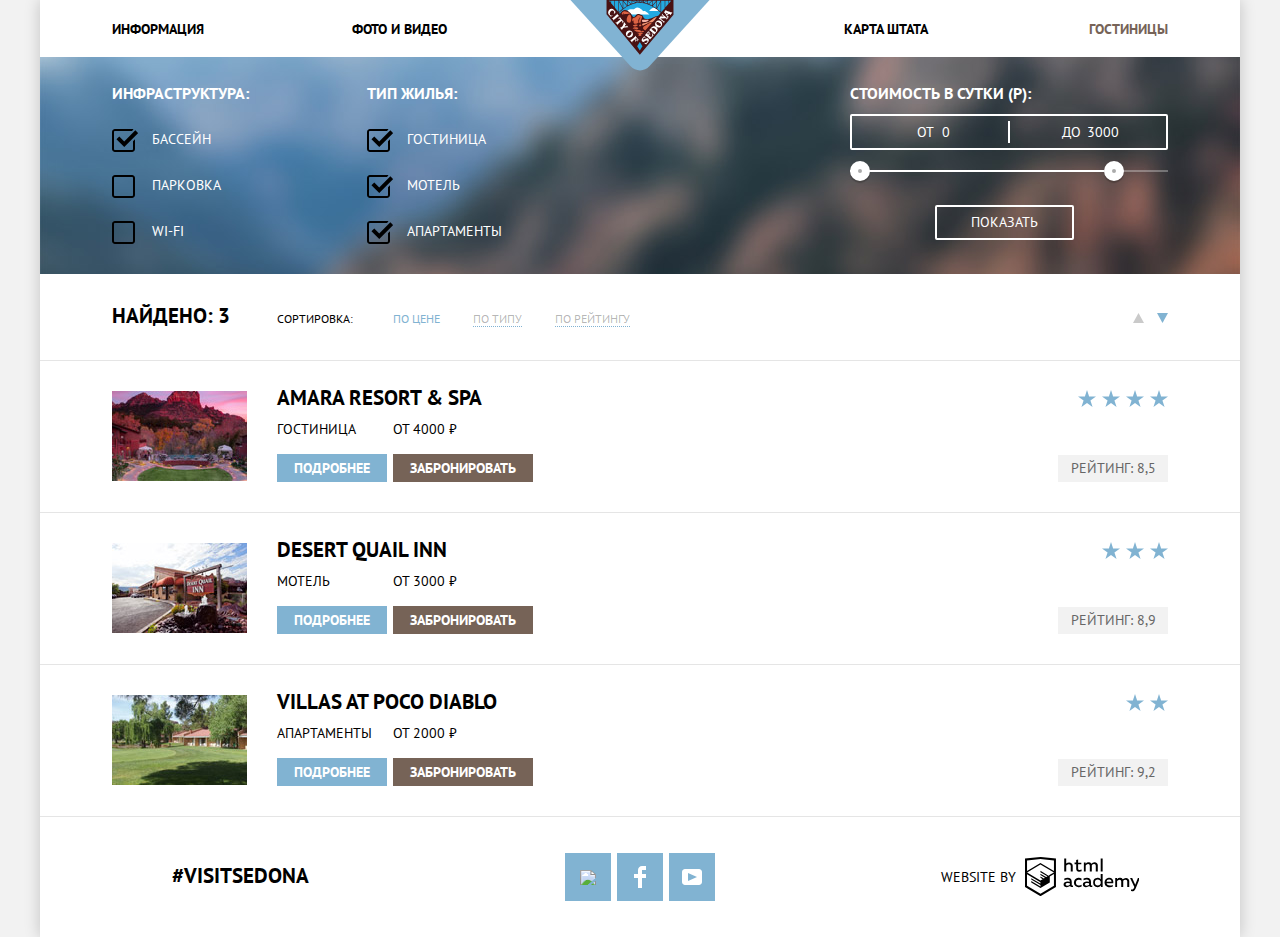
==== commit b418058a: "Исправление svg логотипа академии." ====
--- a/hotels.html
+++ b/hotels.html
@@ -299,49 +299,38 @@
         Website by
         <a class="copyright-logo" href="https://htmlacademy.ru/intensive/htmlcss" target="_blank" aria-label="HTML Academy">
           <span class="visually-hidden">HTML Academy</span>
-          <svg xmlns="http://www.w3.org/2000/svg" width="115px" height="41px" viewBox="0 0 113 39">
-            <title>logo_name</title>
-            <path d="M401.93,351.51a2.07,2.07,0,0,0,.58-0.11v1.4a3.41,3.41,0,0,1-1.24.22,1.75,1.75,0,0,1-1.75-1,5.08,5.08,0,0,
-              1-3.3,1.13c-1.59,0-3.06-.87-3.06-2.68,0-2.24,2.08-2.93,3.9-2.93a11.63,11.63,0,0,1,2.28.26v-0.31c0-1.09-.8-1.86-2.3-1.86a7.79,
-              7.79,0,0,0-3.15.67v-1.79a10.72,10.72,0,0,1,3.35-.58c2.48,0,4,1.18,4,3.83v3.14A0.57,0.57,0,0,0,401.93,351.51Zm-6.76-1.19a1.42,
-              1.42,0,0,0,1.64,1.29,3.56,3.56,0,0,0,2.53-1V349.1a10.21,10.21,0,0,0-1.9-.22C396.34,348.89,395.17,349.23,395.17,350.33Z"
-              transform="translate(-355.09 -323.29)" />
-            <path d="M408.15,343.91a5.29,5.29,0,0,1,2.7.67v1.79a4.28,4.28,0,0,0-2.42-.73,2.89,2.89,0,1,0,0,5.76,5.26,5.26,0,0,0,
-              2.55-.67v1.8a6.58,6.58,0,0,1-2.9.6,4.42,4.42,0,0,1-4.72-4.54A4.54,4.54,0,0,1,408.15,343.91Z"
-              transform="translate(-355.09 -323.29)" />
-            <path d="M420.93,351.51a2.07,2.07,0,0,0,.58-0.11v1.4a3.41,3.41,0,0,1-1.24.22,1.75,1.75,0,0,1-1.75-1,5.08,5.08,0,0,1-3.3,
-              1.13c-1.59,0-3.06-.87-3.06-2.68,0-2.24,2.08-2.93,3.9-2.93a11.63,11.63,0,0,1,2.28.26v-0.31c0-1.09-.8-1.86-2.3-1.86a7.79,
-              7.79,0,0,0-3.15.67v-1.79a10.72,10.72,0,0,1,3.35-.58c2.48,0,4,1.18,4,3.83v3.14A0.57,0.57,0,0,0,420.93,
-              351.51Zm-6.76-1.19a1.42,1.42,0,0,0,1.64,1.29,3.56,3.56,0,0,0,2.53-1V349.1a10.21,10.21,0,0,0-1.9-.22C415.33,348.89,414.17,
-              349.23,414.17,350.33Z" transform="translate(-355.09 -323.29)" />
-            <path d="M431.76,340.14V352.9H430v-1.39a4.07,4.07,0,0,1-3.35,1.62,4.62,4.62,0,0,1,0-9.22,4,4,0,0,1,3.15,1.37v-5.14h2ZM427,
-              345.62a2.9,2.9,0,0,0,0,5.8,3,3,0,0,0,2.79-1.84v-2.13A3.06,3.06,0,0,0,427,345.62Z" transform="translate(-355.09 -323.29)" />
-            <path d="M438.08,343.91c3.48,0,4.68,2.81,4.12,5.34h-6.58c0.22,1.57,1.75,2.22,3.35,2.22a6.41,6.41,0,0,0,2.77-.62v1.68a7.5,
-              7.5,0,0,1-3.14.6c-2.68,0-5-1.53-5-4.61A4.39,4.39,0,0,1,438.08,343.91Zm0.09,1.62a2.39,2.39,0,0,0-2.57,2.26h4.85A2.06,2.06,
-              0,0,0,438.17,345.53Z" transform="translate(-355.09 -323.29)" />
-            <path d="M444.19,352.9v-8.75h1.73v1.09a4,4,0,0,1,2.92-1.33,3,3,0,0,1,2.73,1.4,4.33,4.33,0,0,1,3.06-1.4,3.21,3.21,0,0,1,3.32,
-              3.52v5.47h-2v-5.41a1.67,1.67,0,0,0-1.73-1.84,2.94,2.94,0,0,0-2.17,1.18c0,0.2,0,.4,0,0.6v5.47h-2v-5.41a1.67,1.67,0,0,
-              0-1.73-1.84,3.11,3.11,0,0,0-2.32,1.35v5.91h-2Z" transform="translate(-355.09 -323.29)" />
-            <path d="M466.56,344.15h2l-4.1,9.93c-0.95,2.28-2.19,3-3.52,3a5,5,0,0,1-1.15-.15v-1.66a3,3,0,0,0,.89.13c0.95,0,1.66-.67,
-              2.17-2l0.18-.44-4.16-8.82H461l3,6.6Z" transform="translate(-355.09 -323.29)" />
-            <path d="M395.75,324.82v5a4,4,0,0,1,2.83-1.2,3.41,3.41,0,0,1,3.61,3.57v5.41h-2v-5.16a1.9,1.9,0,0,0-2-2.1,3.08,3.08,0,0,
-              0-2.44,1.46v5.8h-2V324.82h2Z" transform="translate(-355.09 -323.29)" />
-            <path d="M407.52,325.71v3.12h3.17v1.71h-3.17v4c0,1.15.53,1.53,1.66,1.53a4.71,4.71,0,0,0,1.77-.35v1.68a7.14,7.14,0,0,
-              1-2.35.38,2.68,2.68,0,0,1-3-2.88v-4.38H404v-1.71h1.57v-2.64Z" transform="translate(-355.09 -323.29)" />
-            <path d="M413.19,337.58v-8.75h1.73v1.09a4,4,0,0,1,2.92-1.33,3,3,0,0,1,2.73,1.4,4.33,4.33,0,0,1,3.06-1.4,3.21,3.21,0,0,
-              1,3.32,3.52v5.47h-2v-5.41a1.67,1.67,0,0,0-1.73-1.84,2.94,2.94,0,0,0-2.17,1.18c0,0.2,0,.4,0,0.6v5.47h-2v-5.41a1.67,1.67,
-              0,0,0-1.73-1.84,3.11,3.11,0,0,0-2.32,1.35v5.91h-2Z" transform="translate(-355.09 -323.29)" />
-            <rect x="74.72" y="1.52" width="1.95" height="12.76" />
-            <path d="M370.53,323.31l-0.16,0-15.28,1.6v28L370.37,362l15.28-9.09v-28Zm13.12,28.45-13.28,7.9-13.28-7.9V340.28l13.22,7.87,
-              0,1.43-9.07-5.4v1.38l9.11,5.47,0,1.46-9.1-5.42v1.38l9.11,5.47h0l9.19-5.5v-1.39h0v-4.52l4.1-2.45v11.67Zm0-13.16L380,
-              340.74h0l-1.68,1-8-4.76v1.38l6.84,4.07-0.06,0-0.15.09-1,.57-5.64-3.36v1.38l4.45,2.65-1.05.7,0,0-3.36-2v1.38l2.21,
-              1.3-2.25,1.35-13.16-7.82,13.17-7.92h0Zm0-1.39-13.35-7.87h0l-13.2,7.86v-10.5l13.28-1.39,13.28,1.39v10.51Z"
-              transform="translate(-355.09 -323.29)" />
+          <svg xmlns="http://www.w3.org/2000/svg" viewBox="0 0 108.08 36.85">
+            <title>logo-htmlacademy</title>
+            <path d="M44.61,26.88a2,2,0,0,0,.55-0.1v1.33a3.25,3.25,0,0,1-1.18.21,1.67,1.67,0,0,1-1.67-1,4.84,4.84,0,0,1-3.14,1.08c-1.51,
+              0-2.91-.83-2.91-2.55,0-2.13,2-2.79,3.71-2.79a11.08,11.08,0,0,1,2.17.25v-0.3c0-1-.76-1.77-2.19-1.77a7.42,7.42,0,0,0-3,
+              .64v-1.7a10.21,10.21,0,0,1,3.19-.55c2.36,0,3.81,1.12,3.81,3.65v3a0.54,0.54,0,0,0,.49.59h0.17Zm-6.44-1.13A1.35,1.35,0,0,0,
+              39.63,27h0.11a3.39,3.39,0,0,0,2.41-1V24.58a9.72,9.72,0,0,0-1.81-.21c-1,0-2.16.33-2.16,1.38h0Zm12.36-6.11a5,5,0,0,1,
+              2.57.64V22a4.08,4.08,0,0,0-2.3-.7,2.75,2.75,0,1,0,0,5.49,5,5,0,0,0,2.43-.64v1.71a6.27,6.27,0,0,1-2.76.57A4.21,4.21,0,0,1,46,
+              24.51q0-.21,0-0.41a4.32,4.32,0,0,1,4.18-4.46h0.38Zm12.17,7.24a2,2,0,0,0,.55-0.1v1.33a3.25,3.25,0,0,1-1.18.21,1.67,1.67,0,0,
+              1-1.67-1,4.84,4.84,0,0,1-3.14,1.08c-1.51,0-2.91-.83-2.91-2.55,0-2.13,2-2.79,3.71-2.79a11.08,11.08,0,0,1,
+              2.17.25v-0.3c0-1-.76-1.77-2.19-1.77a7.42,7.42,0,0,0-3,.64v-1.7a10.21,10.21,0,0,1,3.19-.55c2.36,0,3.81,1.12,3.81,3.65v3a0.54,
+              0.54,0,0,0,.49.59h0.17Zm-6.44-1.13A1.35,1.35,0,0,0,57.73,27h0.11a3.39,3.39,0,0,0,2.41-1V24.58a9.72,9.72,0,0,0-1.81-.21c-1.06,
+              0-2.16.33-2.16,1.38h0ZM73,16V28.2H71.35V26.88a3.88,3.88,0,0,1-3.19,1.54,4.4,4.4,0,0,1,0-8.78,3.81,3.81,0,0,1,3,1.3V16H73Zm-4.53,
+              5.22a2.76,2.76,0,1,0,0,5.52A2.86,2.86,0,0,0,71.15,25V23A2.91,2.91,0,0,0,68.49,21.27ZM79,19.64c3.31,0,4.46,2.68,3.92,5.09H76.7c0.21,
+              1.5,1.67,2.11,3.19,2.11a6.11,6.11,0,0,0,2.64-.59v1.6a7.14,7.14,0,0,1-3,.57C77,28.42,74.78,27,74.78,24a4.18,4.18,0,0,1,
+              4-4.39H79Zm0.09,1.54a2.28,2.28,0,0,0-2.44,2.1v0.06H81.3A2,2,0,0,0,79.13,21.18Zm5.73,7V19.87h1.65v1a3.81,3.81,0,0,1,2.78-1.27A2.86,
+              2.86,0,0,1,91.89,21a4.12,4.12,0,0,1,2.91-1.33A3.06,3.06,0,0,1,98,23V28.2h-1.9V23.05a1.59,1.59,0,0,0-1.42-1.75H94.42a2.8,2.8,0,0,
+              0-2.07,1.12V28.2h-1.9V23.05A1.59,1.59,0,0,0,89,21.31H88.8a3,3,0,0,0-2.21,1.29v5.63H84.86Zm21.31-8.33h1.9l-3.91,9.46c-0.9,
+              2.17-2.09,2.86-3.35,2.86a4.76,4.76,0,0,1-1.1-.14V30.46a2.86,2.86,0,0,0,.85.12c0.9,0,1.58-.64,2.07-1.9l0.17-.42-4-8.4h2l2.86,
+              6.29ZM38.73,1.46V6.22a3.81,3.81,0,0,1,2.7-1.14,3.25,3.25,0,0,1,3.44,3.4v5.15H43V8.72a1.81,1.81,0,0,0-1.61-2h-0.3a2.93,2.93,0,0,
+              0-2.32,1.39v5.52h-1.9V1.46h1.9ZM49.94,2.31v3h3V6.91h-3v3.81c0,1.1.5,1.46,1.58,1.46a4.49,4.49,0,0,0,1.69-.33v1.6A6.8,6.8,0,0,1,51,
+              13.8a2.55,2.55,0,0,1-2.86-2.74V6.89H46.58V5.26h1.5V2.74Zm5.4,11.31V5.28H57v1A3.81,3.81,0,0,1,59.77,5a2.86,2.86,0,0,1,2.6,
+              1.33A4.12,4.12,0,0,1,65.28,5,3.06,3.06,0,0,1,68.44,8.4v5.21h-1.9V8.46a1.59,1.59,0,0,0-1.42-1.75H64.89a2.8,2.8,0,0,0-2.07,
+              1.12v5.78h-1.9V8.46A1.59,1.59,0,0,0,59.5,6.71H59.27A3,3,0,0,0,57.06,8v5.63H55.34ZM71.17,1.45H73V13.6H71.17V1.45ZM14.71,
+              0H14.55L0,1.54V28.21l14.55,8.66,14.55-8.66V1.54Zm12.5,27.1L14.55,34.64,1.9,27.12V16.18l12.59,7.5V25L5.86,19.9v1.31l8.68,
+              5.21v1.39L5.87,22.65V24l8.68,5.21,8.75-5.24V18.31L27.2,16V27.12Zm0-12.53-3.48,2-1.6,1L14.51,13v1.31L21,18.23H21l-0.14.09-1,
+              .54-5.37-3.2V17l4.24,2.52-1,.67-3.2-1.9v1.31l2.1,1.24L14.5,22.1,2,14.65,14.51,7.11Zm0-1.32L14.49,5.76,1.91,13.25v-10L14.56,
+              1.92,27.21,3.25v10h0Z" transform="translate(0 -0.02)" />
           </svg>
         </a>
       </p>
     </footer>
 
-<!-- <div class="PP"></div>
-  </body> -->
+<!-- <div class="PP"></div> -->
+  </body>
 </html>
--- a/css/style.css
+++ b/css/style.css
@@ -3,7 +3,7 @@
   position: absolute;
   width: 1280px;
   top: 0;
-  left: 0px;
+  left: 0;
   display: none;
   background-repeat:  no-repeat;
   opacity: 0.4;
@@ -126,12 +126,13 @@
 .button-blue:hover,
 .button-blue:focus {
   background-color: #669ec0;
+  outline: none;
 }
 
 .button-blue:active {
   color: rgba(255, 255, 255, 0.3);
   background-color: #5496bd;
-  border: none;
+  outline: none;
 }
 
 .button-brown {
@@ -141,11 +142,13 @@
 .button-brown:hover,
 .button-brown:focus {
   background-color: #604e43;
+  outline: none;
 }
 
 .button-brown:active {
   color: rgba(255, 255, 255, 0.3);
   background-color: #503e33;
+  outline: none;
 }
 
 
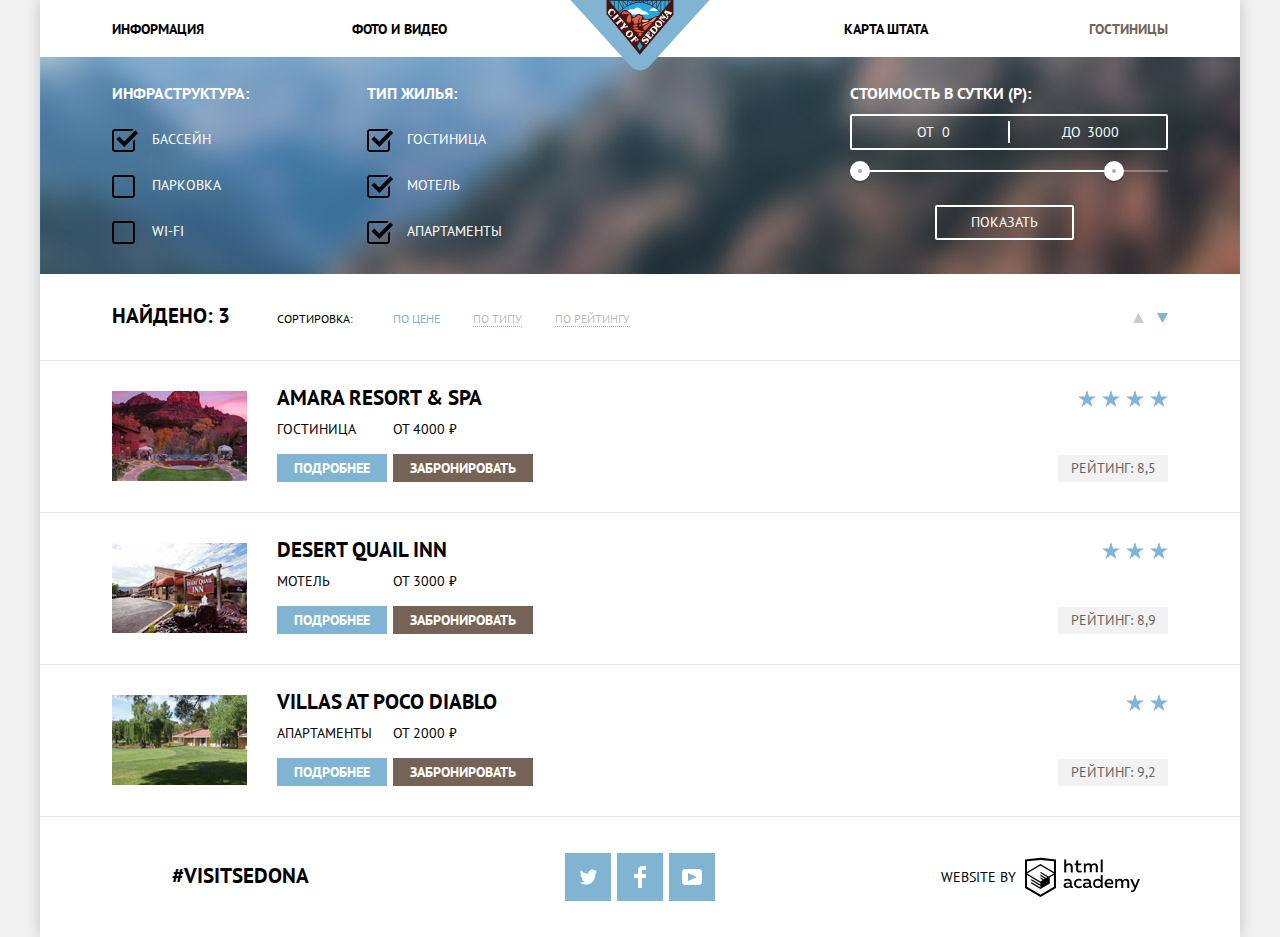
==== commit 0cc9ee56: "Подключение минимизированных файлов стилей и скриптов." ====
--- a/hotels.html
+++ b/hotels.html
@@ -5,13 +5,7 @@
     <title>HTML Academy: Седона</title>
     <link href="https://fonts.googleapis.com/css?family=PT+Sans:400,700&display=swap&subset=cyrillic" rel="stylesheet">
     <link href="css/normalize.css" rel="stylesheet">
-    <link href="css/style.css" rel="stylesheet">
-
-    <link href="css/header.css" rel="stylesheet">
-    <link href="css/search-filter.css" rel="stylesheet">
-    <link href="css/sort-filter.css" rel="stylesheet">
-    <link href="css/hotels.css" rel="stylesheet">
-    <link href="css/footer.css" rel="stylesheet">
+    <link href="css/style-min.css" rel="stylesheet">
   </head>
   <body class="hotels-page">
     <!--  Шапка  -->
@@ -91,8 +85,12 @@
                 <div class="scale">
                   <div class="bar"></div>
                 </div>
-                <button class="range-toggle range-toggle-min" type="button"></button>
-                <button class="range-toggle range-toggle-max" type="button"></button>
+                <button class="range-toggle range-toggle-min" type="button">
+                  <span class="visually-hidden">Контроллер ввода стоимости, минимальная цена</span>
+                </button>
+                <button class="range-toggle range-toggle-max" type="button">
+                  <span class="visually-hidden">Контроллер ввода стоимости, максимальная цена</span>
+                </button>
               </div>
 
             </fieldset>
@@ -276,30 +274,50 @@
 
       <ul class="footer-social">
         <li>
-          <a class="social-btn button-blue social-tw" href="" target="_blank" aria-label="Седона в Твиттере.">
-            <span class="visually-hidden">Седона в Твиттере</span>
-            <img src="img/tw-icon.svg" width="17" height="15" alt="Седона в Твиттере.">
+          <a class="social-btn button-blue social-tw" href="" target="_blank">
+            <span class="visually-hidden">Седона в Твиттере.</span>
+            <svg xmlns="http://www.w3.org/2000/svg" xmlns:xlink="http://www.w3.org/1999/xlink" x="0px" y="0px"
+              width="17px" height="18px" viewBox="0 0 17 15" preserveAspectRatio="xMidYMid" enable-background="new 0 0 17 15"
+              xml:space="preserve">
+              <g id="W6EeEF_1_">
+                <g>
+		              <path d="M10.95,0.144c1.685-0.496,2.984,0.27,3.577,1.179c0.673-0.231,1.331-0.481,2.011-0.708
+			              c-0.004,0.861-0.522,1.513-0.857,1.768c0.685,0.17,1.304-0.491,1.304-0.491c-0.169,1-1.006,1.788-1.563,2.024
+			              c-0.231,6.75-3.175,11.217-10.077,11.082c-0.522,0,0.075,0-0.446,0c-0.41,0-4.164-0.46-4.898-1.887
+			              c2.271,0.196,3.893-0.422,4.693-1.177c-0.96-0.3-2.679-0.477-2.979-2.95C2.064,9.09,2.279,9.212,2.905,9.103
+			              C1.705,8.247,0.374,7.53,0.448,5.33c0.285,0.328,1.067,0.536,1.34,0.472c-0.703-0.241-1.97-3.36-0.894-4.952
+			              c1.818,1.854,3.735,3.606,7.152,3.773C8.254,2.33,9.183,0.793,10.95,0.144z"/>
+	              </g>
+              </g>
+            </svg>
           </a>
         </li>
         <li>
-          <a class="social-btn button-blue social-fb" href="" target="_blank" aria-label="Седона в Фейсбуке.">
-            <span class="visually-hidden">Седона в Фейсбуке</span>
-            <img src="img/fb-icon.svg" width="12" height="22" alt="Седона в Фейсбуке.">
+          <a class="social-btn button-blue social-fb" href="" target="_blank">
+            <span class="visually-hidden">Седона в Фейсбуке.</span>
+            <svg xmlns="http://www.w3.org/2000/svg" xmlns:xlink="http://www.w3.org/1999/xlink" x="0px" y="0px" width="12px" height="22px"
+              viewBox="0 0 12 22" preserveAspectRatio="xMidYMid" enable-background="new 0 0 12 22" xml:space="preserve">
+              <path d="M12,4V0H8C5.791,0,4,1.791,4,4v4H0v4h4v10h4V12h4V8H8V4H12z"/>
+            </svg>
           </a>
         </li>
         <li>
-          <a class="social-btn button-blue social-yt" href="" target="_blank" aria-label="Седона на Ютубе.">
-            <span class="visually-hidden">Седона на Ютубе</span>
-            <img src="img/youtube.svg" width="20" height="16" alt="Седона на Ютубе.">
+          <a class="social-btn button-blue social-yt" href="" target="_blank">
+            <span class="visually-hidden">Седона на Ютубе.</span>
+            <svg xmlns="http://www.w3.org/2000/svg" xmlns:xlink="http://www.w3.org/1999/xlink" x="0px" y="0px"
+	            width="20px" height="16px" viewBox="0 0 20 16" enable-background="new 0 0 20 16" xml:space="preserve">
+              <path d="M17,0H3C1.35,0,0,1.35,0,3v10c0,1.65,1.35,3,3,3h14c1.65,0,3-1.35,3-3V3C20,1.35,18.65,0,17,0z
+	              M6.027,11.998V4.002L15.014,8L6.027,11.998z"/>
+            </svg>
           </a>
         </li>
       </ul>
 
       <p class="copyright">
         Website by
-        <a class="copyright-logo" href="https://htmlacademy.ru/intensive/htmlcss" target="_blank" aria-label="HTML Academy">
+        <a class="copyright-logo" href="https://htmlacademy.ru/intensive/htmlcss" target="_blank">
           <span class="visually-hidden">HTML Academy</span>
-          <svg xmlns="http://www.w3.org/2000/svg" viewBox="0 0 108.08 36.85">
+          <svg xmlns="http://www.w3.org/2000/svg" viewBox="0 0 108.08 36.85" width="115" height="41">
             <title>logo-htmlacademy</title>
             <path d="M44.61,26.88a2,2,0,0,0,.55-0.1v1.33a3.25,3.25,0,0,1-1.18.21,1.67,1.67,0,0,1-1.67-1,4.84,4.84,0,0,1-3.14,1.08c-1.51,
               0-2.91-.83-2.91-2.55,0-2.13,2-2.79,3.71-2.79a11.08,11.08,0,0,1,2.17.25v-0.3c0-1-.76-1.77-2.19-1.77a7.42,7.42,0,0,0-3,
@@ -330,7 +348,5 @@
         </a>
       </p>
     </footer>
-
-<!-- <div class="PP"></div> -->
   </body>
 </html>
--- a/css/style-min.css
+++ b/css/style-min.css
@@ -0,0 +1 @@
+@keyframes shake{0%,to{transform:translateX(0)}10%,30%,50%,70%,90%{transform:translateX(-10px)}20%,40%,60%,80%{transform:translateX(10px)}}*,::after,::before{box-sizing:inherit}.block{box-sizing:content-box}.visually-hidden{position:absolute;width:1px;height:1px;margin:-1px;border:0;padding:0;clip:rect(0 0 0 0);overflow:hidden}.container{width:1056px;margin:0 auto;padding:0}.focus-outline:focus{outline:0;border-radius:2px;box-shadow:0 0 0 3px #fff,0 0 0 4px #81b3d2}html{box-sizing:border-box;background-color:#f2f2f2}body{width:1200px;margin:0 auto;padding:0;font-family:"PT Sans",Arial,sans-serif;font-size:14px;line-height:21px;font-weight:400;color:#000;text-transform:uppercase;background-color:#fff;box-shadow:0 0 15px rgba(0,0,0,.2)}a{text-decoration:none}img{max-width:100%;height:auto}input[type=checkbox]+label,input[type=radio]+label{cursor:pointer}input[type=checkbox]:disabled+label,input[type=radio]:disabled+label{cursor:default}.button{display:block;padding:4px 17px 3px;font:inherit;font-weight:700;text-align:center;color:#fff;text-transform:uppercase;border:0;outline:0;cursor:pointer}.button-blue{background-color:#81b3d2}.button-blue:focus,.button-blue:hover{background-color:#669ec0;outline:0}.button-blue:active{color:rgba(255,255,255,.3);background-color:#5496bd;outline:0}.button-brown{background-color:#766357}.button-brown:focus,.button-brown:hover{background-color:#604e43;outline:0}.button-brown:active{color:rgba(255,255,255,.3);background-color:#503e33;outline:0}.main-header{text-align:center}.logo,.logo img{z-index:10;width:140px;height:72px;margin-top:-1px}.logo:focus,.modal-search-form button:active,.modal-search-form button:focus,.modal-search-form button:hover{outline:0}.logo:focus img{border-radius:2px;box-shadow:0 0 0 2px #fff,0 0 0 3px #81b3d2}.main-navigation{font-size:14px;line-height:26px;font-weight:700;text-align:center}.main-navigation ul{display:flex;flex-wrap:wrap;justify-content:space-between;align-items:center;min-height:57px;margin:-77px 0 16px;padding:0;list-style:none}.main-navigation ul::before{content:"";width:0;height:57px;border:0;margin:0 -46px 0 0;padding:0;clip:rect(0 0 0 0);overflow:hidden}.main-navigation li{width:195px;margin:0;padding-top:3px;padding-bottom:3px;text-align:left;word-wrap:break-word}.main-navigation li:nth-child(4n),.main-navigation li:nth-child(4n-1){text-align:right}.main-navigation li:nth-child(4n-2){margin-right:140px}.main-navigation a{color:#000;outline:0}.hotel-title:focus h4,.hotel-title:hover h4,.main-navigation a:focus,.main-navigation a:hover{color:#81b3d2}.main-navigation a:active{color:#000;opacity:.3}.main-navigation .active{color:#766357}.greetings{margin-top:-17px;text-align:center}.welcome{display:flex;height:507px;background-color:#afcadc;background-image:url(../img/polygon-new.svg),url(../img/photo-background.jpg),linear-gradient(#e3f0f8 30%,#886e65);background-position:center top,center top;background-repeat:no-repeat,no-repeat;background-size:1200px 520px,auto auto}.welcome img{width:459px;height:353px;margin:auto}.advantages h2,.advantages-item-wrapper h3,.greetings p{margin:60px 240px 0;font-size:21px;line-height:26px;font-weight:700}.advantages{position:relative;z-index:10}.advantages h2{margin:29px 40px 0;font-size:14px;color:#333;font-weight:400;text-align:center}.advantages-list{display:flex;flex-wrap:wrap;justify-content:center;margin:51px 0 0;padding:0;list-style:none}.advantages-item-wrapper{width:400px;padding-top:47px;padding-bottom:58px;font:inherit;color:#333;text-align:center}.advantages-item-wrapper h3{width:156px;margin:0 auto;line-height:21px;color:#000}.advantages-item-wrapper p,.advantages-item-wrapper span{width:310px;margin:0 auto}.advantages-item{min-height:256px;background-color:#eee}.advantages-item:nth-child(2){order:-1}.advantages-item span{display:block;margin-top:24px}.advantages-item p{margin-top:22px}.advantages-photo{display:flex;width:1200px;height:auto;background-color:#81b3d2}.advantages-photo-reversed{flex-direction:row-reverse}.advantages-photo h3,.advantages-photo p,.advantages-photo span{color:#fff}.advantages-photo img{width:800px;height:256px;background-color:#afcadc}.advantages-photo p .advantages-photo span{width:305px}.features-list{display:flex;flex-wrap:wrap;justify-content:center;padding:0;list-style:none}.features-item{display:flex;flex-direction:column;align-items:center;position:relative;min-height:330px;padding-top:161px;padding-bottom:82px;background-repeat:no-repeat}.features-item p{margin-top:25px;width:290px}.feature-house{background-image:url(../img/icon-house.svg);background-size:75px 72px;background-position:center 60px}.feature-food{background-image:url(../img/icon-food.svg);background-size:74px 70px;background-position:center 62px}.feature-gift{background-image:url(../img/icon-gift.svg);background-size:64px 76px;background-position:center 56px}.hotel-search-wrapper{margin:0 40px;background-color:#fff}.hotel-search{position:relative;z-index:5;text-align:center}.hotel-search h2{margin:0;padding-top:51px;font-size:30px;line-height:36px;font-weight:700}.hotel-search p{margin:25px 0 0;font-size:14px;line-height:24px;color:#333}.button-show-modal{margin-top:45px;margin-left:auto;margin-right:auto;padding:30px 139px 31px;font-size:21px;line-height:26px}.modal-search{position:absolute;left:calc(50% - 568px/2);padding:55px;z-index:-1;background-color:#fff;box-shadow:0 7px 15px rgba(0,0,0,.15);-webkit-transition:all .3s;-o-transition:all .3s;transition:all .3s}.modal-search-hide{-webkit-transform:translateY(-101%);-ms-transform:translateY(-101%);transform:translateY(-101%)}.modal-search-hide button,.modal-search-hide input{display:none}.modal-search-error{-webkit-animation:shake .6s;animation:shake .6s}.modal-search-form{display:flex;flex-wrap:wrap;justify-content:space-between;width:458px}.modal-search-form .search-form-item{display:flex;justify-content:space-between;align-items:center;width:100%;margin:0 0 30px}.search-form-item input,.search-form-item label{font-size:14px;line-height:26px;font-weight:700;color:#000;text-transform:uppercase}.search-form-item label{margin-right:auto}.search-form-item input{width:308px;height:38px;padding:6px 12px;background-color:#f2f2f2;border:0;outline:0}.search-form-item input::-webkit-input-placeholder{color:#000;opacity:1}.search-form-item input::-moz-placeholder{color:#000;opacity:1}.search-form-item input:-ms-input-placeholder,.search-form-item input::-ms-input-placeholder{color:#000;opacity:1}.search-form-item input::placeholder{color:#000;opacity:1}.search-form-item input:hover{background-color:#ebebeb}.search-form-item input:focus{background-color:#fff;box-shadow:inset 0 0 0 2px #e5e5e5}.search-form-item.number-item{width:226px;margin-bottom:0}.search-form-item.number-item:last-of-type{width:179px}.people-amount{display:flex;margin:0;padding:0;background-color:#f2f2f2}.people-amount input{width:36px;padding-right:4px;padding-left:4px;text-align:center}.button-calendar,.button-minus,.button-plus{display:inline-block;vertical-align:middle;width:38px;height:38px;margin:0;padding:0;background-color:#f2f2f2;border:0;outline:0;cursor:pointer}.button-calendar svg{vertical-align:middle;text-align:center}.button-calendar path{fill:#a9a9a9}.button-minus,.button-plus{position:relative}.button-minus::before,.button-plus::after,.button-plus::before{position:absolute;content:"";left:50%;top:50%;width:11px;height:3px;margin:0;padding:0;background-color:#a9a9a9}.button-minus::before,.button-plus::after,.button-plus::before{transform:translateX(-50%) translateY(-50%)}.button-plus::after{transform:translateX(-50%) translateY(-50%) rotate(90deg)}.button-calendar:focus path,.button-calendar:hover path{fill:#000}.button-minus:focus::before,.button-minus:hover::before,.button-plus:focus::after,.button-plus:focus::before,.button-plus:hover::after,.button-plus:hover::before{background-color:#000}.button-calendar:active path{fill:#81b3d2}.button-minus:active::before,.button-plus:active::after,.button-plus:active::before{background-color:#81b3d2}.button-calendar:focus,.button-minus:focus,.button-plus:focus{box-shadow:inset 0 0 0 2px #e5e5e5}.modal-search-form>button{width:100%;margin-top:52px;padding-top:16px;padding-bottom:17px;font-size:21px;line-height:26px}.map{min-height:593px;background-color:#e5e5e5}.map-wrapper{height:593px;overflow:hidden}.map iframe,.map img{width:1200px;height:593px}.map iframe{position:relative;top:-598px}.search-filter{margin-top:-16px;font:inherit;color:#fff;background-color:#5a87b0;background-image:url(../img/photo-background-filter.jpg),linear-gradient(to right,#5a87b0,#675551);background-position:center -57px,0 0;background-repeat:no-repeat}.search-form{display:flex;flex-wrap:wrap;padding-top:26px;padding-bottom:32px}.search-form fieldset{width:230px;margin-right:25px;margin-left:0;padding:0;border:0}.search-form legend{font-size:16px;line-height:21px;font-weight:700}.search-form ul{list-style:none;margin:25px 0 0;padding:0}.search-form li{margin-bottom:25px}.search-form li:last-child{margin-bottom:0}.last-column{display:flex;flex-direction:column;justify-content:space-between;width:318px;margin-left:auto}fieldset.filter-price{width:100%;margin-right:0}.price-controls{position:relative;height:36px;margin-top:10px;font-size:0;border:2px solid #fff;border-radius:2px}.price-controls::after{position:absolute;content:"";top:50%;left:50%;width:2px;height:22px;background-color:#fff;transform:translate(-50%,-50%)}.price-controls .max-price,.price-controls .min-price{display:inline-block;vertical-align:middle;width:90px;padding-left:65px;font-size:14px;line-height:32px;cursor:pointer}.price-controls input{vertical-align:middle;width:58px;height:32px;margin:0 0 0 -3px;padding:0 0 0 3px;font:inherit;font-size:14px;line-height:32px;color:inherit;background:0 0;border:0}.price-controls input:focus{outline:0;box-shadow:inset 0 0 0 2px #81b3d2}.filter-button{align-self:center;max-width:100%;margin-top:18px;margin-right:9px;margin-bottom:2px;padding:5px 34px;font:inherit;text-transform:uppercase;color:#fff;background-color:transparent;border:2px solid #fff;border-radius:2px;cursor:pointer}.filter-button:active,.filter-button:focus,.filter-button:hover{color:#000;background-color:#fff;outline:0}.filter-input-checkbox+label{position:relative;margin-left:40px}.filter-input-checkbox:focus+label,.filter-input-checkbox:hover+label{color:#fff;border-bottom:2px solid #fff}.filter-input-checkbox:disabled+label{color:#6a6a6a;border:0}.filter-input-checkbox+label::before{position:absolute;content:"";left:-40px;width:26px;height:23px;background-image:url(../img/checkbox-off.svg);background-position:0 0;background-repeat:no-repeat}.filter-input-checkbox:focus+label::before,.filter-input-checkbox:hover+label::before{background-image:url(../img/checkbox-off.svg)}.filter-input-checkbox:checked+label::before{background-image:url(../img/checkbox-on.svg)}.filter-input-checkbox:checked:focus+label::before,.filter-input-checkbox:checked:hover+label::before{background-image:url(../img/checkbox-on.svg)}.filter-input-checkbox:disabled+label::before{background-image:url(../img/checkbox-off-disabled.svg);cursor:auto}.filter-input-checkbox:disabled:checked+label::before{background-image:url(../img/checkbox-on-disabled.svg)}.double-range-controls{position:relative;width:100%;margin-top:20px}.double-range-controls .scale{height:2px;background-color:rgba(255,255,255,.3)}.double-range-controls .bar{width:80%;height:2px;background-color:#fff}.range-toggle{position:absolute;top:-9px;width:20px;height:20px;padding:0;background-color:#ababab;border:8px solid #fff;border-radius:50%;box-shadow:0 2px 1px 0 rgba(0,1,1,.2);cursor:pointer}.range-toggle:focus,.range-toggle:hover{background-color:#81b3d2;outline:0;box-shadow:0 0 0 3px #81b3d2}.range-toggle-min{left:0}.range-toggle-max{left:80%}.sort-filter{border-bottom:1px solid #e5e5e5}.sort-form{padding-top:29px;padding-bottom:26px}.sort-filter p{margin:0 47px 0 0;font-size:21px;line-height:26px;font-weight:700}.sort-filter fieldset{border:0}.sort-form,.sort-name-wraper{display:flex;align-items:baseline}.sort-filter ul{display:flex;flex-wrap:wrap;margin:0;padding:0;list-style:none}.sort-name{max-width:807px;margin:0;padding:0}.sort-name-title{margin:0 40px 0 0;padding:0;font-size:12px;line-height:18px;font-weight:400}.sort-name li{margin-right:33px}.sort-name-radio+label{font-size:12px;line-height:18px;color:rgba(0,0,0,.3);border-bottom:1px dotted #81b3d2}.sort-name-radio:hover+label{color:#81b3d2}.sort-name-radio:focus+label{color:#81b3d2;border-radius:2px;box-shadow:0 0 0 3px #fff,0 0 0 4px #81b3d2}.sort-name-radio:active+label{color:#000;border-bottom:none}.sort-name-radio:checked+label{color:#81b3d2;border-bottom:none}.sort-type{margin:0 0 0 auto;padding:0}.sort-type li{margin-right:13px}.hotel-category img:last-child,.sort-type li:last-child{margin-right:0}.sort-type-radio+label{position:relative;width:11px;height:10px;font-size:0}.sort-type-radio+label::after{position:absolute;content:"";bottom:0;left:0;z-index:10;width:11px;height:10px}.sort-type-radio+label polygon,.sort-type-radio+label polyline{fill:#cacaca}.sort-type-radio+label:hover polygon,.sort-type-radio+label:hover polyline,.sort-type-radio:focus+label polygon,.sort-type-radio:focus+label polyline{fill:#231f20}.sort-type-radio:active+label polygon,.sort-type-radio:active+label polyline,.sort-type-radio:checked+label polygon,.sort-type-radio:checked+label polyline{fill:#81b3d2}.sort-type-radio:focus+label svg{border-radius:2px;box-shadow:0 0 0 3px #fff,0 0 0 4px #81b3d2}.hotel-list{margin:0;padding:0;list-style:none}.hotel-item .container{display:flex;padding:30px 0}.hotel-item{border-bottom:1px solid #e5e5e5}.hotel-photos-list{width:135px;margin:0;padding:0;list-style:none}.hotel-photos-list li{max-height:90px}.hotel-photos-list li:not(:first-child){margin-top:6px}.hotel-photo{max-width:135px;height:auto}.hotel-info{max-width:753px;margin-left:30px;margin-right:auto}.hotel-title{outline:0}.hotel-title h4{margin:-6px 0 0;font-size:21px;line-height:26px;font-weight:700;color:#000}.hotel-title:active h4{color:rgba(0,0,0,.3)}.hotel-info table{margin:8px 0 0;padding:0;border-collapse:collapse}.hotel-info td{width:116px;margin:0;padding:0}.buttons-block{display:flex;flex-wrap:wrap;margin:0}.buttons-block .button{margin-top:14px;margin-right:6px;max-width:370px}.hotel-category{display:flex;flex-direction:column;justify-content:space-between;align-items:flex-end;width:110px}.hotel-category figure{display:flex;margin:-1px 0 0}.hotel-category img{display:block;height:17px;width:18px;margin-right:6px}.rating{display:block;width:100%;min-height:27px;margin:0;padding:3px 10px;text-align:center;color:#666;background-color:#f2f2f2}.main-footer{display:flex;flex-wrap:wrap;justify-content:space-between;align-items:center;width:inherit;min-height:120px;background-color:rgba(255,255,255,.9)}.footer-main-page{position:absolute;margin-top:-120px}.main-footer::before{content:"";width:0;height:120px;margin:0;padding:0;border:0;clip:rect(0 0 0 0);overflow:hidden}.instagram{display:inline-block;vertical-align:middle;width:400px;margin:-3px 0 0;text-align:center;font-size:21px;line-height:26px;font-weight:700;color:#000}.instagram:focus,.instagram:hover{color:#81b3d2;outline:0}.instagram:active{color:rgba(0,0,0,.3);text-decoration:none}.footer-social{display:flex;flex-wrap:wrap;justify-content:center;align-items:center;width:400px;margin:0;padding:0;list-style:none}.footer-social li{margin-right:6px}.footer-social li:last-child{margin-right:0}.copyright,.social-btn{display:flex;justify-content:center;align-items:center}.social-btn{position:relative;height:48px;margin-top:6px;margin-bottom:6px;outline:0;width:46px}.social-btn path{fill:#fff}.copyright-logo::after,.social-btn::after{position:absolute;content:"";z-index:10;top:0;left:0;width:46px;height:48px}.social-btn:active svg{opacity:.3}.social-tw img{width:17px;height:15px}.social-fb img{width:12px;height:22px}.social-yt img{width:20px;height:16px}.copyright{width:400px;margin:0;font-size:14px;line-height:26px}.copyright-logo{position:relative;width:115px;height:41px;margin-left:9px;outline:0}.copyright-logo::after{width:115px;height:41px}.copyright-logo path,.copyright-logo rect{fill:#000}.copyright-logo:focus path,.copyright-logo:focus rect,.copyright-logo:hover path,.copyright-logo:hover rect{fill:#81b3d2}.copyright-logo:active path,.copyright-logo:active rect{fill:#bdbbbc}
